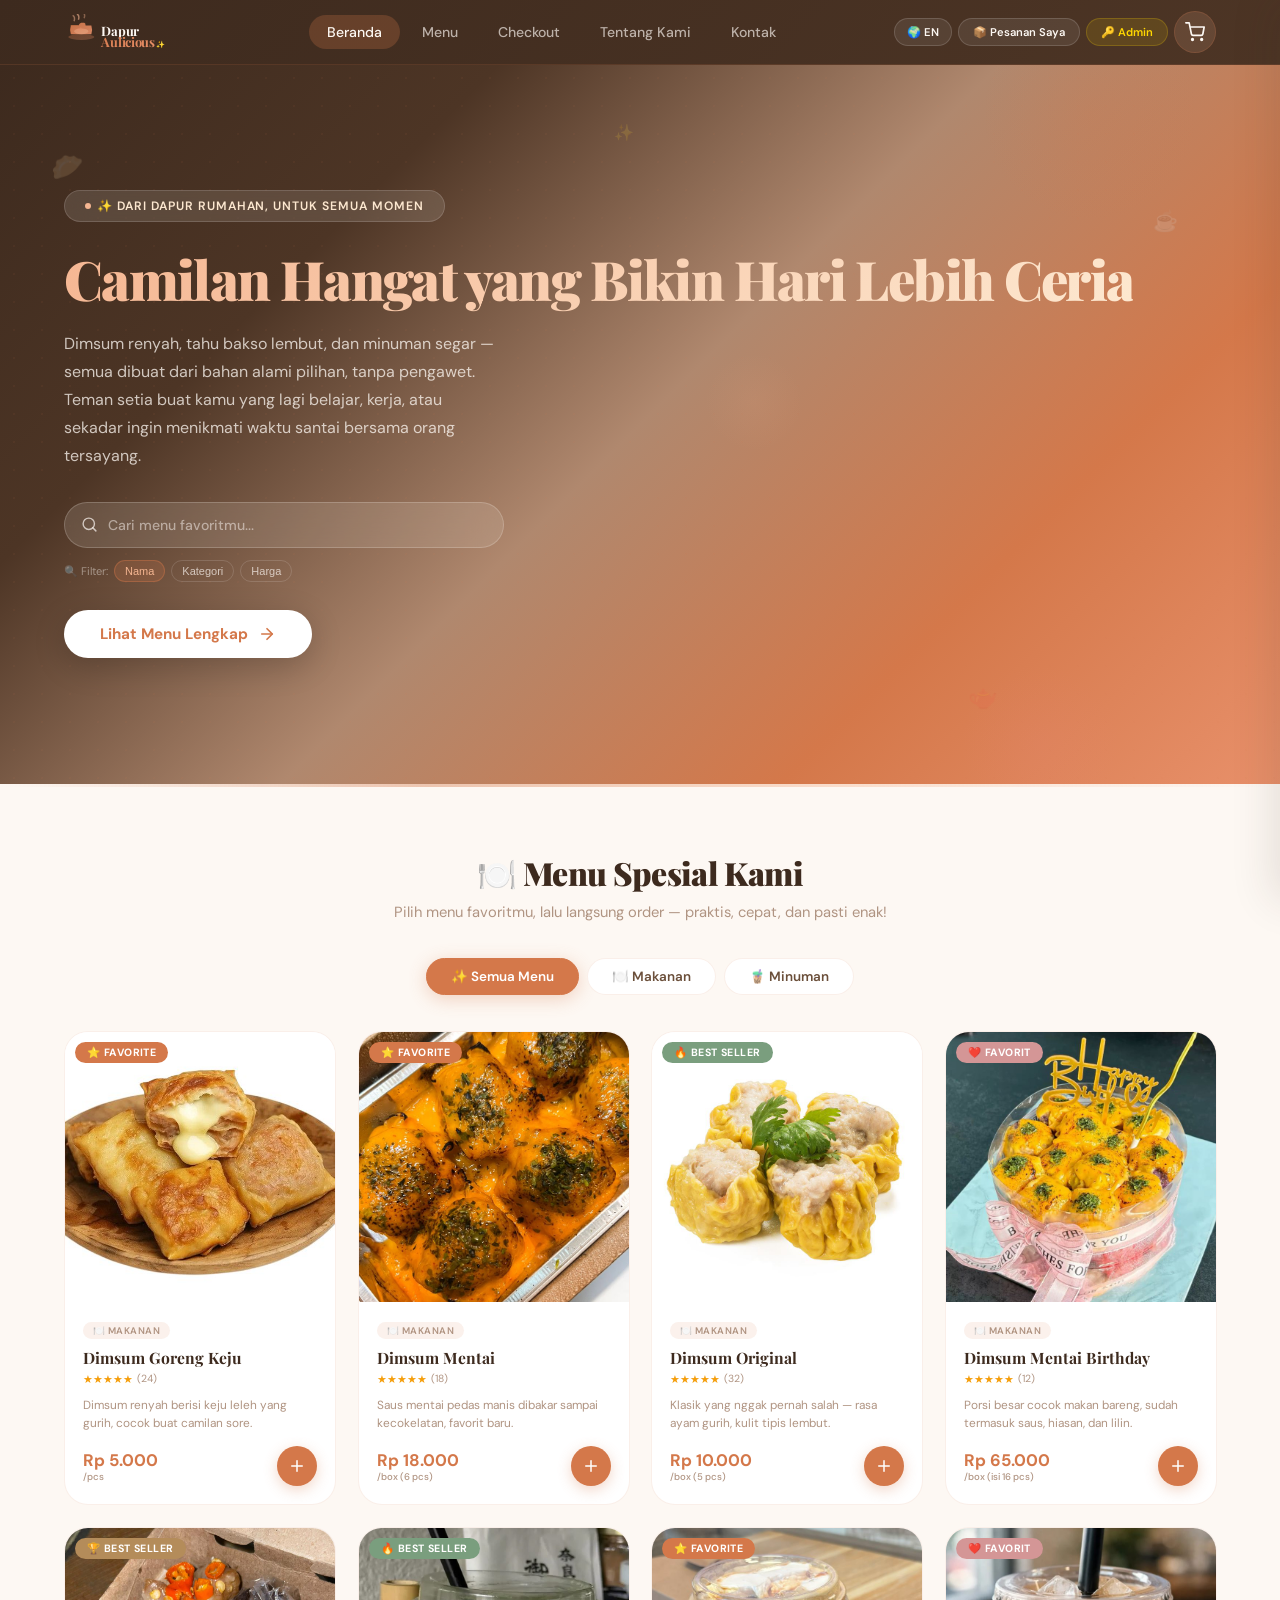
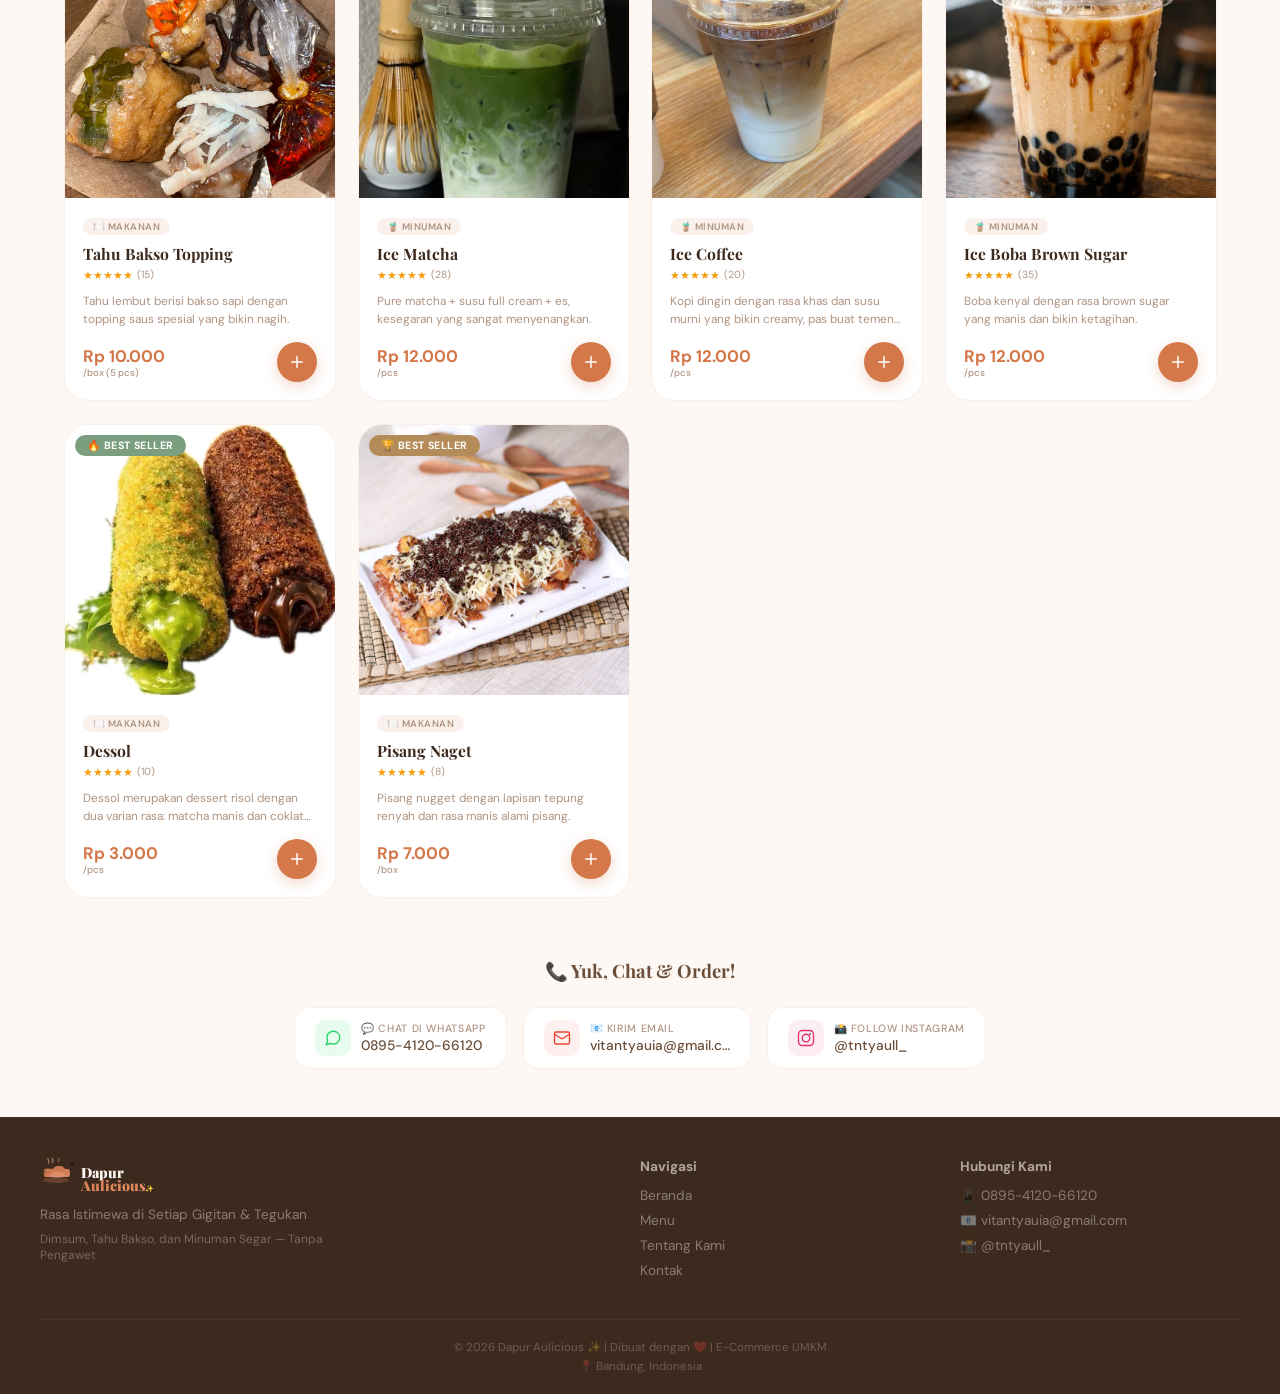
==== index.HTML @ 4355e4c6 "Add files via upload" ====
<!DOCTYPE html>
<html lang="id">
<head>
    <meta charset="UTF-8" />
    <meta name="viewport" content="width=device-width, initial-scale=1.0" />
    <title>Dapur Aulicious✨ - Camilan Rumahan Penuh Cinta</title>
    <meta name="description" content="Dapur Aulicious - Jual dimsum, tahu bakso, dan minuman segar berkualitas tanpa pengawet. Camilan hangat dari dapur rumahan." />

    <link rel="preconnect" href="https://fonts.googleapis.com" />
    <link href="https://fonts.googleapis.com/css2?family=Playfair+Display:wght@700;900&family=DM+Sans:wght@400;500;600;700&display=swap" rel="stylesheet" />
    
    <script src="https://cdn.jsdelivr.net/npm/chart.js@4.4.0/dist/chart.umd.min.js"></script>

    <style>
        *,*::before,*::after{margin:0;padding:0;box-sizing:border-box}
        
        :root{
            --primary:#d4784a;
            --primary-light:#e8906a;
            --primary-lighter:#f5b692;
            --primary-pale:rgba(212,120,74,0.10);
            --bg:#fdf8f3;
            --card:#ffffff;
            --dark:#3d2a1e;
            --dark-mid:#6b4f3a;
            --muted:#b09482;
            --border:rgba(212,120,74,0.12);
            --shadow-sm:0 2px 12px rgba(61,42,30,0.06);
            --shadow-md:0 8px 32px rgba(61,42,30,0.08);
            --shadow-lg:0 16px 48px rgba(61,42,30,0.12);
            --radius:16px;
            --radius-lg:24px;
            --radius-full:999px;
            --transition:0.35s cubic-bezier(0.22,1,0.36,1);
            --success:#4caf84;
            --warning:#e8b86d;
            --danger:#e8837a;
            --info:#6a9ec9;
            --discount:#e07070;
        }

        /* ===== FITUR LIHAT PASSWORD ===== */
        .password-wrapper {
            position: relative;
            display: flex;
            align-items: center;
        }
        .password-wrapper input {
            flex: 1;
            padding-right: 44px !important;
        }
        .password-toggle {
            position: absolute;
            right: 12px;
            background: none;
            border: none;
            cursor: pointer;
            padding: 4px;
            color: var(--muted);
            transition: all .3s ease;
            font-size: 1.1rem;
        }
        .password-toggle:hover {
            color: var(--primary);
        }

        /* ===== STATUS PESANAN UNTUK KONSUMEN ===== */
        .order-tracking {
            background: var(--card);
            border-radius: var(--radius);
            padding: 20px 24px;
            border: 1px solid var(--border);
            margin-bottom: 24px;
            box-shadow: var(--shadow-sm);
        }
        .order-tracking h4 {
            font-family: 'Playfair Display', serif;
            font-weight: 700;
            font-size: 1.1rem;
            margin-bottom: 16px;
            color: var(--dark);
            display: flex;
            align-items: center;
            gap: 8px;
        }
        .tracking-timeline {
            display: flex;
            flex-direction: column;
            gap: 0;
            position: relative;
            padding-left: 28px;
        }
        .tracking-timeline::before {
            content: '';
            position: absolute;
            left: 8px;
            top: 8px;
            bottom: 8px;
            width: 2px;
            background: var(--border);
        }
        .tracking-step {
            position: relative;
            padding: 8px 0 8px 20px;
            opacity: 0.5;
            transition: all .3s ease;
        }
        .tracking-step::before {
            content: '';
            position: absolute;
            left: -24px;
            top: 14px;
            width: 14px;
            height: 14px;
            border-radius: 50%;
            background: var(--border);
            border: 2px solid var(--card);
            transition: all .3s ease;
        }
        .tracking-step.active {
            opacity: 1;
        }
        .tracking-step.active::before {
            background: var(--primary);
            box-shadow: 0 0 0 4px rgba(212,120,74,0.2);
        }
        .tracking-step.completed::before {
            background: var(--success);
        }
        .tracking-step.returned::before {
            background: var(--danger);
        }
        .tracking-step .step-label {
            font-weight: 600;
            font-size: 0.85rem;
            color: var(--dark);
        }
        .tracking-step .step-date {
            font-size: 0.7rem;
            color: var(--muted);
            display: block;
            margin-top: 2px;
        }
        .tracking-step .step-desc {
            font-size: 0.75rem;
            color: var(--dark-mid);
            margin-top: 2px;
        }
        .order-status-badge {
            display: inline-block;
            padding: 4px 16px;
            border-radius: var(--radius-full);
            font-size: 0.8rem;
            font-weight: 700;
            margin-left: 8px;
        }
        .order-status-badge.pending { background: rgba(232,184,109,0.15); color: var(--warning); }
        .order-status-badge.processed { background: rgba(106,158,201,0.15); color: var(--info); }
        .order-status-badge.shipping { background: rgba(106,158,201,0.15); color: var(--info); }
        .order-status-badge.delivered { background: rgba(76,175,132,0.15); color: var(--success); }
        .order-status-badge.completed { background: rgba(76,175,132,0.15); color: var(--success); }
        .order-status-badge.cancelled { background: rgba(232,131,122,0.15); color: var(--danger); }
        .order-status-badge.returned { background: rgba(232,131,122,0.15); color: var(--danger); }

        .btn-track-order {
            display: inline-flex;
            align-items: center;
            gap: 8px;
            padding: 8px 20px;
            border-radius: var(--radius-full);
            background: var(--primary-pale);
            color: var(--primary);
            border: 1px solid var(--border);
            font-weight: 600;
            font-size: 0.8rem;
            cursor: pointer;
            transition: all .3s ease;
            font-family: 'DM Sans', sans-serif;
        }
        .btn-track-order:hover {
            background: var(--primary);
            color: #fff;
            border-color: var(--primary);
        }

        .tracking-modal .modal-content {
            max-width: 500px;
            text-align: left;
        }
        .tracking-modal .modal-content .tracking-header {
            display: flex;
            justify-content: space-between;
            align-items: center;
            margin-bottom: 16px;
            flex-wrap: wrap;
            gap: 8px;
        }
        .tracking-modal .modal-content .tracking-header .order-id {
            font-weight: 700;
            font-size: 0.9rem;
            color: var(--dark);
        }
        .tracking-modal .modal-content .tracking-header .order-date {
            font-size: 0.75rem;
            color: var(--muted);
        }
        .tracking-modal .modal-content .tracking-customer {
            background: var(--bg);
            padding: 12px 16px;
            border-radius: var(--radius-sm);
            margin-bottom: 16px;
            font-size: 0.85rem;
            color: var(--dark-mid);
        }
        .tracking-modal .modal-content .tracking-customer strong {
            color: var(--dark);
        }
        .tracking-modal .modal-content .tracking-items {
            margin-bottom: 16px;
            font-size: 0.85rem;
            color: var(--dark-mid);
        }
        .tracking-modal .modal-content .tracking-items ul {
            list-style: none;
            padding-left: 0;
            margin-top: 4px;
        }
        .tracking-modal .modal-content .tracking-items ul li {
            padding: 2px 0;
            font-size: 0.8rem;
        }
        .tracking-modal .modal-content .tracking-total {
            font-weight: 700;
            font-size: 1.1rem;
            color: var(--primary);
            text-align: right;
            padding-top: 12px;
            border-top: 1px solid var(--border);
            margin-top: 8px;
        }
        .tracking-modal .modal-content .tracking-return-info {
            margin-top: 12px;
            padding: 12px 16px;
            background: rgba(232,184,109,0.08);
            border-radius: var(--radius-sm);
            border-left: 3px solid var(--warning);
            font-size: 0.85rem;
            color: var(--dark-mid);
        }
        .tracking-modal .modal-content .tracking-return-info strong {
            color: var(--warning);
        }

        /* ===== STATUS PENGIRIMAN & RETUR ===== */
        .order-status.shipping {
            background: rgba(106,158,201,0.15);
            color: var(--info);
        }
        .order-status.delivered {
            background: rgba(76,175,132,0.15);
            color: var(--success);
        }
        .order-status.returned {
            background: rgba(232,131,122,0.15);
            color: var(--danger);
        }
        .order-status.return-requested {
            background: rgba(232,184,109,0.15);
            color: var(--warning);
        }
        .order-actions .return-btn {
            background: rgba(232,184,109,0.1);
            color: var(--warning);
        }
        .order-actions .return-btn:hover {
            background: rgba(232,184,109,0.2);
        }
        .order-actions .shipping-btn {
            background: rgba(106,158,201,0.1);
            color: var(--info);
        }
        .order-actions .shipping-btn:hover {
            background: rgba(106,158,201,0.2);
        }
        .order-actions .delivered-btn {
            background: rgba(76,175,132,0.1);
            color: var(--success);
        }
        .order-actions .delivered-btn:hover {
            background: rgba(76,175,132,0.2);
        }
        .order-return-info {
            margin-top: 8px;
            padding: 8px 12px;
            background: rgba(232,184,109,0.08);
            border-radius: 8px;
            border-left: 3px solid var(--warning);
            font-size: 0.8rem;
            color: var(--dark-mid);
        }
        .order-return-info strong {
            color: var(--warning);
        }
        .return-modal .modal-content {
            max-width: 440px;
        }
        .return-modal .modal-content textarea {
            width: 100%;
            padding: 10px 14px;
            border: 1px solid var(--border);
            border-radius: 8px;
            font-family: 'DM Sans', sans-serif;
            font-size: 0.85rem;
            resize: vertical;
            min-height: 80px;
            margin: 12px 0;
        }
        .return-modal .modal-content textarea:focus {
            outline: none;
            border-color: var(--primary);
            box-shadow: 0 0 0 3px var(--primary-pale);
        }
        .return-modal .modal-actions {
            display: flex;
            gap: 12px;
        }
        .return-modal .modal-actions button {
            flex: 1;
            padding: 10px;
            border-radius: var(--radius);
            font-weight: 600;
            cursor: pointer;
            transition: all .3s ease;
            font-family: 'DM Sans', sans-serif;
        }
        .return-modal .modal-actions .btn-confirm-return {
            background: var(--warning);
            color: #fff;
            border: none;
        }
        .return-modal .modal-actions .btn-confirm-return:hover {
            background: #d4a04a;
        }
        .return-modal .modal-actions .btn-cancel-return {
            background: transparent;
            border: 1px solid var(--border);
            color: var(--dark-mid);
        }
        .return-modal .modal-actions .btn-cancel-return:hover {
            border-color: var(--danger);
            color: var(--danger);
        }

        /* ===== NAV CEK PESANAN ===== */
        .nav-cek-btn {
            background: rgba(255,255,255,0.08);
            border: 1px solid rgba(255,255,255,0.15);
            border-radius: var(--radius-full);
            padding: 6px 14px;
            color: #fdf8f3;
            font-size: .7rem;
            font-weight: 600;
            cursor: pointer;
            transition: all .3s ease;
            font-family: 'DM Sans', sans-serif;
            white-space: nowrap;
        }
        .nav-cek-btn:hover {
            background: rgba(255,255,255,0.15);
        }

        /* ===== CEK PESANAN KONSUMEN ===== */
        .cek-container {
            max-width: 1100px;
            margin: 80px auto 40px;
            padding: 0 24px;
        }
        .cek-container h1 {
            font-family: 'Playfair Display', serif;
            font-weight: 900;
            font-size: 2rem;
            color: var(--dark);
            margin-bottom: 8px;
        }
        .cek-container .subtitle {
            color: var(--muted);
            margin-bottom: 32px;
        }
        .cek-card {
            background: var(--card);
            border-radius: var(--radius);
            padding: 20px 24px;
            border: 1px solid var(--border);
            margin-bottom: 16px;
            transition: all .3s ease;
            cursor: default;
        }
        .cek-card:hover {
            box-shadow: var(--shadow-md);
            border-color: var(--primary-lighter);
        }
        .cek-card .cek-header {
            display: flex;
            justify-content: space-between;
            align-items: center;
            flex-wrap: wrap;
            gap: 8px;
            margin-bottom: 8px;
        }
        .cek-card .cek-header .order-id {
            font-weight: 700;
            font-size: 0.95rem;
            color: var(--dark);
        }
        .cek-card .cek-header .order-date {
            font-size: 0.8rem;
            color: var(--muted);
        }
        .cek-card .cek-status {
            display: inline-block;
            padding: 4px 14px;
            border-radius: var(--radius-full);
            font-size: 0.75rem;
            font-weight: 600;
        }
        .cek-card .cek-status.pending { background: rgba(232,184,109,0.15); color: var(--warning); }
        .cek-card .cek-status.processed { background: rgba(106,158,201,0.15); color: var(--info); }
        .cek-card .cek-status.shipping { background: rgba(106,158,201,0.15); color: var(--info); }
        .cek-card .cek-status.delivered { background: rgba(76,175,132,0.15); color: var(--success); }
        .cek-card .cek-status.completed { background: rgba(76,175,132,0.15); color: var(--success); }
        .cek-card .cek-status.cancelled { background: rgba(232,131,122,0.15); color: var(--danger); }
        .cek-card .cek-status.returned { background: rgba(232,131,122,0.15); color: var(--danger); }
        .cek-card .cek-items {
            font-size: 0.85rem;
            color: var(--dark-mid);
            margin: 4px 0;
        }
        .cek-card .cek-items ul {
            list-style: none;
            padding-left: 0;
        }
        .cek-card .cek-items ul li {
            padding: 2px 0;
        }
        .cek-card .cek-total {
            font-weight: 700;
            font-size: 1rem;
            color: var(--primary);
            margin-top: 4px;
        }
        .cek-card .cek-return-info {
            margin-top: 8px;
            padding: 8px 12px;
            background: rgba(232,184,109,0.08);
            border-radius: 8px;
            border-left: 3px solid var(--warning);
            font-size: 0.8rem;
            color: var(--dark-mid);
        }
        .cek-card .cek-return-info strong {
            color: var(--warning);
        }
        .cek-card .cek-actions {
            margin-top: 12px;
            display: flex;
            gap: 8px;
            flex-wrap: wrap;
        }
        .cek-card .cek-actions button {
            padding: 6px 18px;
            border-radius: var(--radius-full);
            font-size: 0.75rem;
            font-weight: 600;
            cursor: pointer;
            transition: all .3s ease;
            font-family: 'DM Sans', sans-serif;
            border: none;
        }
        .cek-card .cek-actions .track-btn {
            background: var(--primary-pale);
            color: var(--primary);
        }
        .cek-card .cek-actions .track-btn:hover {
            background: var(--primary);
            color: #fff;
        }
        .cek-empty {
            text-align: center;
            padding: 60px 20px;
            color: var(--muted);
        }
        .cek-empty span {
            display: block;
            font-size: 3rem;
            margin-bottom: 12px;
        }
        .cek-empty .btn-belanjah {
            display: inline-block;
            margin-top: 16px;
            padding: 12px 32px;
            background: var(--primary);
            color: #fff;
            border-radius: var(--radius-full);
            text-decoration: none;
            font-weight: 600;
            transition: all .3s ease;
            border: none;
            cursor: pointer;
            font-family: 'DM Sans', sans-serif;
        }
        .cek-empty .btn-belanjah:hover {
            background: var(--primary-light);
            transform: translateY(-2px);
            box-shadow: 0 4px 18px rgba(212,120,74,0.3);
        }

        /* ===== INFO PEMESAN ===== */
        .cek-user-info {
            background: var(--card);
            padding: 16px 24px;
            border-radius: var(--radius);
            border: 1px solid var(--border);
            margin-bottom: 24px;
            display: flex;
            align-items: center;
            justify-content: space-between;
            flex-wrap: wrap;
            gap: 12px;
        }
        .cek-user-info .user-detail {
            display: flex;
            align-items: center;
            gap: 12px;
        }
        .cek-user-info .user-detail .avatar {
            width: 48px;
            height: 48px;
            border-radius: 50%;
            background: var(--primary-pale);
            display: flex;
            align-items: center;
            justify-content: center;
            font-size: 1.5rem;
            color: var(--primary);
            font-weight: 700;
        }
        .cek-user-info .user-detail .info .name {
            font-weight: 600;
            font-size: 0.95rem;
            color: var(--dark);
        }
        .cek-user-info .user-detail .info .phone {
            font-size: 0.8rem;
            color: var(--muted);
        }
        .cek-user-info .btn-logout-cek {
            padding: 6px 18px;
            border-radius: var(--radius-full);
            background: rgba(232,131,122,0.1);
            color: var(--danger);
            font-size: 0.75rem;
            font-weight: 600;
            cursor: pointer;
            transition: all .3s ease;
            border: 1px solid transparent;
            font-family: 'DM Sans', sans-serif;
        }
        .cek-user-info .btn-logout-cek:hover {
            background: var(--danger);
            color: #fff;
        }

        /* ===== STYLE LAINNYA ===== */
        .kartu-price .satuan{display:block;font-size:.6rem;font-weight:500;color:var(--muted);margin-top:1px}
        .rasa-selector{display:none;gap:16px;flex-wrap:wrap;margin-bottom:20px;align-items:center}
        .rasa-selector.show{display:flex}
        .rasa-selector .rasa-label{font-weight:600;font-size:.85rem;color:var(--dark-mid);display:flex;align-items:center;width:100%;margin-bottom:4px}
        .rasa-options-grid{display:flex;gap:16px;flex-wrap:wrap;width:100%}
        .rasa-option{display:flex;flex-direction:column;align-items:center;gap:8px;padding:12px 16px 14px;border:2px solid var(--border);border-radius:var(--radius);cursor:pointer;transition:all .3s ease;background:var(--bg);font-family:'DM Sans',sans-serif;font-size:.8rem;font-weight:500;color:var(--dark-mid);min-width:120px;flex:1;max-width:200px}
        .rasa-option:hover{border-color:var(--primary-lighter);transform:translateY(-2px);box-shadow:var(--shadow-sm)}
        .rasa-option.selected{border-color:var(--primary);background:var(--primary-pale);color:var(--primary);font-weight:600;box-shadow:0 0 0 3px rgba(212,120,74,0.15)}
        .rasa-option .rasa-gambar{width:80px;height:80px;border-radius:12px;object-fit:cover;background:#f5ede6;border:1px solid var(--border);transition:all .3s ease}
        .rasa-option.selected .rasa-gambar{border-color:var(--primary);box-shadow:0 0 0 2px var(--primary)}
        .rasa-option .rasa-nama{font-size:.8rem;font-weight:600;text-align:center}
        .rasa-option .rasa-dot{width:10px;height:10px;border-radius:50%;flex-shrink:0;display:inline-block;margin-right:4px}
        .rasa-option .rasa-dot.matcha{background:#7cb342}
        .rasa-option .rasa-dot.coklat-keju{background:linear-gradient(135deg,#8d6e63,#d4a373)}
        html{scroll-behavior:smooth}
        body{font-family:'DM Sans',sans-serif;background:var(--bg);color:var(--dark);overflow-x:hidden;opacity:0;animation:bodyIn .7s ease forwards}
        @keyframes bodyIn{to{opacity:1}}
        .navbar{position:fixed;top:0;left:0;right:0;z-index:100;background:linear-gradient(135deg,#3d2a1e 0%,#4d3525 100%);border-bottom:1px solid rgba(212,120,74,0.15)}
        .nav-inner{max-width:1200px;margin:0 auto;padding:0 24px;height:64px;display:flex;align-items:center;justify-content:space-between;gap:8px}
        .nav-brand{font-family:'Playfair Display',serif;font-weight:900;font-size:1.3rem;color:#fdf8f3;text-decoration:none;letter-spacing:-.02em;display:flex;align-items:center;gap:8px;cursor:pointer;flex-shrink:0}
        .nav-brand .logo-svg{height:36px;width:auto;display:block}
        .nav-brand .brand-text{display:inline-block;line-height:1.2}
        .nav-brand .brand-text .sub{display:block;font-size:.55rem;font-weight:500;color:rgba(253,248,243,0.5);letter-spacing:.15em;margin-top:-2px}
        .nav-links{display:flex;align-items:center;gap:4px}
        .nav-links a{color:rgba(253,248,243,0.65);text-decoration:none;font-size:.88rem;font-weight:500;padding:8px 18px;border-radius:var(--radius-full);transition:all .3s ease;cursor:pointer}
        .nav-links a:hover,.nav-links a.active{color:#fdf8f3;background:rgba(245,182,146,0.2)}
        .nav-links a.active{background:rgba(212,120,74,0.25)}
        .nav-right{display:flex;align-items:center;gap:6px}
        .lang-toggle{background:rgba(255,255,255,0.08);border:1px solid rgba(255,255,255,0.15);border-radius:var(--radius-full);padding:6px 12px;color:#fdf8f3;font-size:.7rem;font-weight:600;cursor:pointer;transition:all .3s ease;font-family:'DM Sans',sans-serif;white-space:nowrap}
        .lang-toggle:hover{background:rgba(255,255,255,0.15)}
        .admin-login-btn{background:rgba(255,215,0,0.12);border:1px solid rgba(255,215,0,0.2);border-radius:var(--radius-full);padding:6px 14px;color:#ffd700;font-size:.7rem;font-weight:600;cursor:pointer;transition:all .3s ease;font-family:'DM Sans',sans-serif;white-space:nowrap}
        .admin-login-btn:hover{background:rgba(255,215,0,0.2)}
        .admin-login-btn.logged{background:rgba(76,175,132,0.15);border-color:rgba(76,175,132,0.3);color:#4caf84}
        .nav-cart-btn{position:relative;background:rgba(245,182,146,0.15);border:1px solid rgba(212,120,74,0.2);border-radius:50%;width:42px;height:42px;display:flex;align-items:center;justify-content:center;cursor:pointer;transition:all .3s ease;color:#fdf8f3;text-decoration:none;flex-shrink:0}
        .nav-cart-btn:hover{background:rgba(212,120,74,0.3);transform:scale(1.06)}
        .nav-cart-btn svg{width:20px;height:20px;stroke:#fdf8f3;fill:none;stroke-width:2;stroke-linecap:round;stroke-linejoin:round}
        .nav-cart-badge{position:absolute;top:-4px;right:-4px;background:var(--primary-light);color:#fff;font-size:.62rem;font-weight:700;width:20px;height:20px;border-radius:50%;display:flex;align-items:center;justify-content:center;border:2px solid #3d2a1e;transform:scale(0);transition:transform .3s cubic-bezier(0.34,1.56,0.64,1)}
        .nav-cart-badge.show{transform:scale(1)}
        .nav-cart-badge.pop{animation:badgePop .4s ease}
        @keyframes badgePop{0%{transform:scale(1)}40%{transform:scale(1.35)}100%{transform:scale(1)}}
        .nav-toggle{display:none;background:none;border:none;cursor:pointer;padding:8px;flex-direction:column;gap:5px}
        .nav-toggle span{display:block;width:22px;height:2px;background:#fdf8f3;border-radius:2px;transition:all .3s ease}
        .nav-toggle.open span:nth-child(1){transform:rotate(45deg) translate(5px,5px)}
        .nav-toggle.open span:nth-child(2){opacity:0}
        .nav-toggle.open span:nth-child(3){transform:rotate(-45deg) translate(5px,-5px)}
        .login-modal{position:fixed;inset:0;background:rgba(61,42,30,0.6);backdrop-filter:blur(8px);z-index:300;display:none;align-items:center;justify-content:center}
        .login-modal.active{display:flex}
        .login-modal .login-box{background:var(--card);padding:40px;border-radius:var(--radius-lg);max-width:420px;width:90%;box-shadow:var(--shadow-lg);animation:modalIn .4s ease}
        @keyframes modalIn{from{opacity:0;transform:scale(.95) translateY(20px)}to{opacity:1;transform:scale(1) translateY(0)}}
        .login-modal .login-box .logo{text-align:center;font-family:'Playfair Display',serif;font-weight:900;font-size:1.8rem;color:var(--primary);margin-bottom:4px}
        .login-modal .login-box .sub{text-align:center;color:var(--muted);font-size:.85rem;margin-bottom:24px}
        .login-modal .login-box .form-group{margin-bottom:16px}
        .login-modal .login-box .form-group label{display:block;font-weight:600;font-size:.8rem;color:var(--dark-mid);margin-bottom:4px}
        .login-modal .login-box .form-group input{width:100%;padding:12px 16px;border:1px solid var(--border);border-radius:10px;font-family:'DM Sans',sans-serif;font-size:.9rem;transition:all .3s ease;background:var(--bg)}
        .login-modal .login-box .form-group input:focus{outline:none;border-color:var(--primary);box-shadow:0 0 0 3px var(--primary-pale)}
        .login-modal .login-box .login-error{color:var(--danger);font-size:.8rem;text-align:center;margin-bottom:12px;display:none}
        .login-modal .login-box .login-error.show{display:block}
        .login-modal .login-box .btn-login{width:100%;padding:14px;background:var(--primary);color:#fff;border:none;border-radius:var(--radius);font-weight:700;font-family:'DM Sans',sans-serif;cursor:pointer;transition:all .3s ease;font-size:1rem}
        .login-modal .login-box .btn-login:hover{background:var(--primary-light);transform:translateY(-2px);box-shadow:0 4px 18px rgba(212,120,74,0.3)}
        .login-modal .login-box .btn-close-login{width:100%;padding:10px;background:transparent;border:none;color:var(--muted);font-size:.85rem;cursor:pointer;margin-top:8px;font-family:'DM Sans',sans-serif}
        .login-modal .login-box .btn-close-login:hover{color:var(--dark)}
        .login-modal .login-box .security-badge{text-align:center;font-size:.7rem;color:var(--muted);margin-top:16px;padding-top:16px;border-top:1px solid var(--border)}
        .admin-panel{display:none;max-width:1200px;margin:80px auto 40px;padding:0 24px}
        .admin-panel.active{display:block}
        .admin-panel .panel-header{display:flex;justify-content:space-between;align-items:center;margin-bottom:24px;flex-wrap:wrap;gap:12px}
        .admin-panel .panel-header .left h2{font-family:'Playfair Display',serif;font-weight:900;font-size:1.8rem;color:var(--dark)}
        .admin-panel .panel-header .left .admin-badge{background:var(--primary);color:#fff;padding:4px 16px;border-radius:var(--radius-full);font-size:.7rem;font-weight:600;display:inline-block;margin-top:4px}
        .admin-panel .panel-header .right{display:flex;gap:8px;align-items:center}
        .admin-panel .panel-header .right .logout-btn{background:rgba(232,131,122,0.15);border:1px solid rgba(232,131,122,0.3);color:var(--danger);padding:8px 20px;border-radius:var(--radius-full);font-weight:600;font-size:.8rem;cursor:pointer;transition:all .3s ease;font-family:'DM Sans',sans-serif}
        .admin-panel .panel-header .right .logout-btn:hover{background:rgba(232,131,122,0.25)}
        .admin-panel .stats-grid{display:grid;grid-template-columns:repeat(4,1fr);gap:16px;margin-bottom:24px}
        .admin-panel .stat-card{background:var(--card);padding:20px 24px;border-radius:var(--radius);border:1px solid var(--border);box-shadow:var(--shadow-sm);transition:all .3s ease}
        .admin-panel .stat-card:hover{transform:translateY(-2px);box-shadow:var(--shadow-md)}
        .admin-panel .stat-card .stat-icon{font-size:1.5rem;margin-bottom:6px}
        .admin-panel .stat-card .stat-number{font-family:'Playfair Display',serif;font-weight:900;font-size:1.8rem;color:var(--dark)}
        .admin-panel .stat-card .stat-label{font-size:.75rem;color:var(--muted);font-weight:500;text-transform:uppercase;letter-spacing:.05em}
        .admin-panel .stat-card .stat-change{font-size:.7rem;font-weight:600;margin-top:4px;display:inline-block;padding:2px 10px;border-radius:var(--radius-full)}
        .admin-panel .stat-card .stat-change.up{background:rgba(76,175,132,0.1);color:var(--success)}
        .admin-panel .stat-card .stat-change.down{background:rgba(232,131,122,0.1);color:var(--danger)}
        .admin-panel .stat-card .stat-change.neutral{background:rgba(106,158,201,0.1);color:var(--info)}
        .admin-panel .chart-container{background:var(--card);padding:24px;border-radius:var(--radius);border:1px solid var(--border);box-shadow:var(--shadow-sm);margin-bottom:24px}
        .admin-panel .chart-container h3{font-family:'Playfair Display',serif;font-weight:700;font-size:1.1rem;margin-bottom:16px}
        .admin-panel .chart-grid{display:grid;grid-template-columns:1fr 1fr;gap:24px}
        .admin-panel .chart-box{background:var(--card);padding:20px;border-radius:var(--radius);border:1px solid var(--border);box-shadow:var(--shadow-sm)}
        .admin-panel .chart-box h4{font-size:.9rem;color:var(--dark-mid);margin-bottom:12px;text-align:center}
        .admin-panel .chart-box canvas{max-height:200px;max-width:100%}
        .admin-panel .admin-tabs{display:flex;gap:8px;margin-bottom:24px;flex-wrap:wrap}
        .admin-panel .admin-tabs .admin-tab{padding:10px 24px;border-radius:var(--radius-full);border:1px solid var(--border);background:var(--card);font-weight:600;font-size:.85rem;font-family:'DM Sans',sans-serif;color:var(--dark-mid);cursor:pointer;transition:all .3s ease}
        .admin-panel .admin-tabs .admin-tab:hover{border-color:var(--primary-lighter);color:var(--primary)}
        .admin-panel .admin-tabs .admin-tab.active{background:var(--primary);border-color:var(--primary);color:#fff;box-shadow:0 4px 18px rgba(212,120,74,0.3)}
        .admin-panel .admin-tab-content{display:none}
        .admin-panel .admin-tab-content.active{display:block}
        .admin-panel .admin-grid{display:grid;grid-template-columns:1fr 2fr;gap:24px}
        .admin-panel .admin-form{background:var(--card);padding:24px;border-radius:var(--radius);box-shadow:var(--shadow-sm);border:1px solid var(--border)}
        .admin-panel .admin-form h3{font-family:'Playfair Display',serif;font-weight:700;font-size:1.1rem;margin-bottom:16px}
        .admin-panel .admin-form .form-group{margin-bottom:14px}
        .admin-panel .admin-form .form-group label{display:block;font-weight:600;font-size:.8rem;color:var(--dark-mid);margin-bottom:4px}
        .admin-panel .admin-form .form-group label .required{color:var(--danger)}
        .admin-panel .admin-form .form-group input,.admin-panel .admin-form .form-group select,.admin-panel .admin-form .form-group textarea{width:100%;padding:10px 14px;border:1px solid var(--border);border-radius:8px;font-family:'DM Sans',sans-serif;font-size:.85rem;transition:all .3s ease;background:var(--bg)}
        .admin-panel .admin-form .form-group input:focus,.admin-panel .admin-form .form-group select:focus,.admin-panel .admin-form .form-group textarea:focus{outline:none;border-color:var(--primary);box-shadow:0 0 0 3px var(--primary-pale)}
        .admin-panel .admin-form .form-group textarea{resize:vertical;min-height:60px}
        .admin-panel .admin-form .form-row{display:grid;grid-template-columns:1fr 1fr;gap:12px}
        .admin-panel .admin-form .btn-submit{width:100%;padding:12px;background:var(--primary);color:#fff;border:none;border-radius:var(--radius);font-weight:700;font-family:'DM Sans',sans-serif;cursor:pointer;transition:all .3s ease;font-size:.9rem}
        .admin-panel .admin-form .btn-submit:hover{background:var(--primary-light);transform:translateY(-2px);box-shadow:0 4px 18px rgba(212,120,74,0.3)}
        .admin-panel .admin-form .btn-submit-secondary{width:100%;padding:10px;background:transparent;color:var(--muted);border:1px solid var(--border);border-radius:var(--radius);font-weight:600;font-family:'DM Sans',sans-serif;cursor:pointer;transition:all .3s ease;font-size:.85rem;margin-top:8px}
        .admin-panel .admin-form .btn-submit-secondary:hover{border-color:var(--danger);color:var(--danger);background:rgba(232,131,122,0.05)}
        .admin-panel .product-list{background:var(--card);padding:24px;border-radius:var(--radius);box-shadow:var(--shadow-sm);border:1px solid var(--border)}
        .admin-panel .product-list h3{font-family:'Playfair Display',serif;font-weight:700;font-size:1.1rem;margin-bottom:16px}
        .admin-panel .product-list .list-item{display:flex;align-items:center;justify-content:space-between;padding:12px 0;border-bottom:1px solid var(--border);gap:12px}
        .admin-panel .product-list .list-item:last-child{border-bottom:none}
        .admin-panel .product-list .list-item .item-info{display:flex;align-items:center;gap:12px;flex:1;min-width:0}
        .admin-panel .product-list .list-item .item-info img{width:50px;height:50px;object-fit:cover;border-radius:8px;background:#f5ede6}
        .admin-panel .product-list .list-item .item-info .item-detail .item-name{font-weight:600;font-size:.85rem;color:var(--dark)}
        .admin-panel .product-list .list-item .item-info .item-detail .item-price{font-size:.8rem;color:var(--primary);font-weight:600}
        .admin-panel .product-list .list-item .item-info .item-detail .item-stock{font-size:.7rem;color:var(--muted)}
        .admin-panel .product-list .list-item .item-actions{display:flex;gap:6px;flex-shrink:0}
        .admin-panel .product-list .list-item .item-actions button{padding:4px 12px;border-radius:var(--radius-full);border:none;font-size:.7rem;font-weight:600;cursor:pointer;transition:all .2s ease;font-family:'DM Sans',sans-serif}
        .admin-panel .product-list .list-item .item-actions .edit-btn{background:var(--primary-pale);color:var(--primary)}
        .admin-panel .product-list .list-item .item-actions .edit-btn:hover{background:rgba(212,120,74,0.2)}
        .admin-panel .product-list .list-item .item-actions .delete-btn{background:rgba(232,131,122,0.1);color:var(--danger)}
        .admin-panel .product-list .list-item .item-actions .delete-btn:hover{background:rgba(232,131,122,0.2)}
        .admin-panel .product-list .list-item .item-stock-badge{padding:2px 10px;border-radius:var(--radius-full);font-size:.65rem;font-weight:600}
        .admin-panel .product-list .list-item .item-stock-badge.in-stock{background:rgba(76,175,132,0.1);color:var(--success)}
        .admin-panel .product-list .list-item .item-stock-badge.low-stock{background:rgba(232,184,109,0.1);color:var(--warning)}
        .admin-panel .product-list .list-item .item-stock-badge.out-of-stock{background:rgba(232,131,122,0.1);color:var(--danger)}
        .admin-panel .orders-container{background:var(--card);padding:24px;border-radius:var(--radius);border:1px solid var(--border);box-shadow:var(--shadow-sm)}
        .admin-panel .orders-container h3{font-family:'Playfair Display',serif;font-weight:700;font-size:1.1rem;margin-bottom:16px}
        .admin-panel .orders-container .order-item{padding:16px;border:1px solid var(--border);border-radius:var(--radius);margin-bottom:12px;transition:all .3s ease}
        .admin-panel .orders-container .order-item:hover{border-color:var(--primary-lighter);box-shadow:var(--shadow-sm)}
        .admin-panel .orders-container .order-item .order-header{display:flex;justify-content:space-between;align-items:center;flex-wrap:wrap;gap:8px;margin-bottom:8px}
        .admin-panel .orders-container .order-item .order-header .order-id{font-weight:700;font-size:.9rem;color:var(--dark)}
        .admin-panel .orders-container .order-item .order-header .order-status{padding:4px 14px;border-radius:var(--radius-full);font-size:.7rem;font-weight:600}
        .admin-panel .orders-container .order-item .order-header .order-status.pending{background:rgba(232,184,109,0.1);color:var(--warning)}
        .admin-panel .orders-container .order-item .order-header .order-status.processed{background:rgba(106,158,201,0.1);color:var(--info)}
        .admin-panel .orders-container .order-item .order-header .order-status.shipping{background:rgba(106,158,201,0.15);color:var(--info)}
        .admin-panel .orders-container .order-item .order-header .order-status.delivered{background:rgba(76,175,132,0.15);color:var(--success)}
        .admin-panel .orders-container .order-item .order-header .order-status.completed{background:rgba(76,175,132,0.1);color:var(--success)}
        .admin-panel .orders-container .order-item .order-header .order-status.cancelled{background:rgba(232,131,122,0.1);color:var(--danger)}
        .admin-panel .orders-container .order-item .order-header .order-status.returned{background:rgba(232,131,122,0.15);color:var(--danger)}
        .admin-panel .orders-container .order-item .order-header .order-status.return-requested{background:rgba(232,184,109,0.15);color:var(--warning)}
        .admin-panel .orders-container .order-item .order-detail{display:grid;grid-template-columns:1fr 1fr 1fr;gap:12px;font-size:.85rem;color:var(--dark-mid)}
        .admin-panel .orders-container .order-item .order-detail .order-items{grid-column:1/-1}
        .admin-panel .orders-container .order-item .order-detail .order-items ul{list-style:none;padding-left:0}
        .admin-panel .orders-container .order-item .order-detail .order-items ul li{padding:2px 0;font-size:.8rem}
        .admin-panel .orders-container .order-item .order-total{font-weight:700;color:var(--primary);font-size:1rem}
        .admin-panel .orders-container .order-item .order-actions{margin-top:8px;display:flex;gap:8px;flex-wrap:wrap}
        .admin-panel .orders-container .order-item .order-actions button{padding:4px 16px;border-radius:var(--radius-full);border:none;font-size:.7rem;font-weight:600;cursor:pointer;transition:all .2s ease;font-family:'DM Sans',sans-serif}
        .admin-panel .orders-container .order-item .order-actions .status-btn{background:rgba(106,158,201,0.1);color:var(--info)}
        .admin-panel .orders-container .order-item .order-actions .status-btn:hover{background:rgba(106,158,201,0.2)}
        .admin-panel .orders-container .order-item .order-actions .shipping-btn{background:rgba(106,158,201,0.1);color:var(--info)}
        .admin-panel .orders-container .order-item .order-actions .shipping-btn:hover{background:rgba(106,158,201,0.2)}
        .admin-panel .orders-container .order-item .order-actions .delivered-btn{background:rgba(76,175,132,0.1);color:var(--success)}
        .admin-panel .orders-container .order-item .order-actions .delivered-btn:hover{background:rgba(76,175,132,0.2)}
        .admin-panel .orders-container .order-item .order-actions .return-btn{background:rgba(232,184,109,0.1);color:var(--warning)}
        .admin-panel .orders-container .order-item .order-actions .return-btn:hover{background:rgba(232,184,109,0.2)}
        .admin-panel .orders-container .order-item .order-actions .delete-order-btn{background:rgba(232,131,122,0.1);color:var(--danger)}
        .admin-panel .orders-container .order-item .order-actions .delete-order-btn:hover{background:rgba(232,131,122,0.2)}
        .admin-panel .orders-empty{text-align:center;padding:40px 20px;color:var(--muted)}
        .admin-panel .orders-empty span{display:block;font-size:3rem;margin-bottom:8px}
        .hero{margin-top:64px;background:linear-gradient(135deg,#3d2a1e 0%,#4d3525 25%,#b0886e 50%,#d4784a 75%,#e8906a 100%);position:relative;overflow:hidden;min-height:clamp(520px,80vh,720px);display:flex;align-items:center}
        .hero::before{content:'';position:absolute;inset:0;background-image:radial-gradient(circle,rgba(212,120,74,0.06) 1px,transparent 1px);background-size:28px 28px;pointer-events:none;z-index:0}
        .hero::after{content:'';position:absolute;top:0;left:-100%;width:60%;height:100%;background:linear-gradient(90deg,transparent,rgba(245,182,146,0.06),transparent);animation:shimmerSweep 5s ease-in-out infinite;pointer-events:none;z-index:0}
        @keyframes shimmerSweep{0%{left:-60%}100%{left:120%}}
        .hero-orb{position:absolute;border-radius:50%;pointer-events:none;animation:floatOrb 6s ease-in-out infinite;z-index:0}
        .hero-orb-1{width:220px;height:220px;top:-60px;right:80px;background:radial-gradient(circle,rgba(212,120,74,0.15) 0%,transparent 70%);animation-delay:0s}
        .hero-orb-2{width:160px;height:160px;bottom:-40px;right:160px;background:radial-gradient(circle,rgba(232,131,122,0.12) 0%,transparent 70%);animation-delay:2s}
        .hero-orb-3{width:100px;height:100px;top:40%;left:55%;background:radial-gradient(circle,rgba(245,182,146,0.08) 0%,transparent 70%);animation-delay:1s}
        @keyframes floatOrb{0%,100%{transform:translateY(0) scale(1)}50%{transform:translateY(-20px) scale(1.06)}}
        .hero-particle{position:absolute;font-size:22px;animation:floatParticle ease-in-out infinite;opacity:.15;pointer-events:none;user-select:none;z-index:0}
        @keyframes floatParticle{0%,100%{transform:translateY(0px) rotate(0deg);opacity:.1}50%{transform:translateY(-18px) rotate(8deg);opacity:.2}}
        .hero-inner{max-width:1200px;margin:0 auto;padding:60px 24px;display:flex;align-items:center;gap:40px;width:100%;position:relative;z-index:2}
        .hero-text{flex:1;min-width:0}
        .hero-badge{display:inline-flex;align-items:center;gap:6px;background:rgba(253,248,243,0.12);backdrop-filter:blur(12px);-webkit-backdrop-filter:blur(12px);border:1px solid rgba(253,248,243,0.15);border-radius:var(--radius-full);padding:7px 20px;font-size:.76rem;font-weight:600;color:#fde8d0;letter-spacing:.08em;text-transform:uppercase;margin-bottom:24px}
        .hero-badge-dot{width:6px;height:6px;background:#f5b692;border-radius:50%;animation:pulseDot 2s ease-in-out infinite}
        @keyframes pulseDot{0%,100%{opacity:1;transform:scale(1)}50%{opacity:.5;transform:scale(.7)}}
        .hero-text h1{font-family:'Playfair Display',serif;font-weight:900;font-size:clamp(2rem,5vw,3.4rem);color:#fdf8f3;line-height:1.2;letter-spacing:-.03em;margin-bottom:18px}
        .hero-text h1 span{background:linear-gradient(135deg,#f5b692,#fde8d0);-webkit-background-clip:text;-webkit-text-fill-color:transparent;background-clip:text}
        .hero-text p{color:rgba(253,248,243,0.75);font-size:clamp(.88rem,1.8vw,1rem);line-height:1.75;max-width:440px;margin-bottom:32px}
        .hero-btn{display:inline-flex;align-items:center;gap:10px;background:var(--card);color:var(--primary);text-decoration:none;padding:14px 36px;border-radius:var(--radius-full);font-size:.95rem;font-weight:700;font-family:'DM Sans',sans-serif;box-shadow:0 8px 32px rgba(0,0,0,0.2);transition:all var(--transition);margin-top:24px;border:none;cursor:pointer}
        .hero-btn:hover{transform:translateY(-3px) scale(1.03);box-shadow:0 14px 44px rgba(0,0,0,0.25)}
        .hero-btn svg{width:18px;height:18px;stroke:var(--primary);fill:none;stroke-width:2.2;stroke-linecap:round;stroke-linejoin:round}
        .hero-search{margin-top:24px;display:flex;flex-direction:column;gap:12px;max-width:440px}
        .hero-search-box{position:relative;display:flex;align-items:center;background:rgba(253,248,243,0.12);backdrop-filter:blur(16px);-webkit-backdrop-filter:blur(16px);border:1px solid rgba(253,248,243,0.2);border-radius:var(--radius-full);padding:0 16px;transition:all .3s ease}
        .hero-search-box:focus-within{background:rgba(253,248,243,0.18);border-color:rgba(253,248,243,0.4);box-shadow:0 4px 24px rgba(0,0,0,0.12)}
        .hero-search-box svg{width:17px;height:17px;stroke:rgba(253,248,243,0.7);fill:none;stroke-width:2;stroke-linecap:round;stroke-linejoin:round;flex-shrink:0}
        .hero-search-box input{flex:1;background:transparent;border:none;outline:none;padding:13px 10px;font-size:.88rem;font-family:'DM Sans',sans-serif;color:#fff;font-weight:500}
        .hero-search-box input::placeholder{color:rgba(253,248,243,0.5)}
        .search-clear{width:28px;height:28px;border-radius:50%;border:none;background:rgba(253,248,243,0.12);cursor:pointer;display:none;align-items:center;justify-content:center;transition:all .2s ease;flex-shrink:0}
        .search-clear.show{display:flex}
        .search-clear:hover{background:rgba(253,248,243,0.2)}
        .search-clear svg{width:13px;height:13px;stroke:rgba(253,248,243,0.8);stroke-width:2.5}
        .filter-row{display:flex;align-items:center;gap:6px;flex-wrap:wrap;margin-bottom:4px}
        .filter-label{font-size:11px;color:rgba(253,248,243,0.45);white-space:nowrap}
        .filter-btn{background:transparent;border:1px solid rgba(253,248,243,0.15);color:rgba(253,248,243,0.7);font-size:11px;padding:4px 10px;border-radius:99px;cursor:pointer;transition:all .18s}
        .filter-btn:hover,.filter-btn.active{background:rgba(212,120,74,0.2);border-color:rgba(212,120,74,0.4);color:#f5b692}
        .hero-image{flex:1;position:relative;min-height:380px;display:flex;align-items:center;justify-content:center}
        .hi-stack{position:relative;width:100%;height:380px}
        .hi{position:absolute;border-radius:20px;object-fit:cover;display:block;box-shadow:0 12px 40px rgba(0,0,0,0.3);mask-image:radial-gradient(ellipse at center,black 60%,transparent 100%);-webkit-mask-image:radial-gradient(ellipse at center,black 60%,transparent 100%)}
        .hi-1{width:160px;height:200px;top:10px;right:20px;z-index:3;transform:rotate(4deg);animation:heroFloat 6s ease-in-out infinite;--rot:4deg}
        .hi-2{width:130px;height:165px;top:50%;right:42%;z-index:4;transform:rotate(-6deg);animation:heroFloat 7s ease-in-out .4s infinite;--rot:-6deg}
        .hi-3{width:145px;height:185px;bottom:10px;right:10px;z-index:2;transform:rotate(7deg);animation:heroFloat 8s ease-in-out .8s infinite;--rot:7deg}
        .hi-4{width:110px;height:140px;top:5px;right:46%;z-index:5;transform:rotate(-3deg);animation:heroFloat 5.5s ease-in-out 1.2s infinite;--rot:-3deg}
        .hi-5{width:100px;height:125px;bottom:20px;right:44%;z-index:1;transform:rotate(5deg);animation:heroFloat 9s ease-in-out 1.6s infinite;--rot:5deg;opacity:.85}
        @keyframes heroFloat{0%,100%{transform:rotate(var(--rot)) translateY(0)}50%{transform:rotate(calc(var(--rot) + 2deg)) translateY(-10px)}}
        .hero-divider{height:3px;background:linear-gradient(90deg,transparent,var(--primary),var(--primary-lighter),transparent);opacity:.4}
        .katalog{max-width:1200px;margin:0 auto;padding:64px 24px 40px}
        .katalog-head{text-align:center;margin-bottom:36px}
        .katalog-head h2{font-family:'Playfair Display',serif;font-weight:900;font-size:clamp(1.5rem,3.5vw,2rem);color:var(--dark);letter-spacing:-.02em;margin-bottom:8px}
        .katalog-head p{color:var(--muted);font-size:.92rem}
        .katalog-tabs{display:flex;justify-content:center;gap:8px;margin-bottom:36px;flex-wrap:wrap}
        .tab{background:var(--card);border:1px solid var(--border);border-radius:var(--radius-full);padding:9px 24px;font-size:.84rem;font-weight:600;font-family:'DM Sans',sans-serif;color:var(--dark-mid);cursor:pointer;transition:all .3s ease}
        .tab:hover{border-color:var(--primary-lighter);color:var(--primary)}
        .tab.active{background:var(--primary);border-color:var(--primary);color:#fff;box-shadow:0 4px 18px rgba(212,120,74,0.3)}
        .katalog-grid{display:grid;grid-template-columns:repeat(4,1fr);gap:22px}
        .kartu{background:var(--card);border-radius:var(--radius-lg);overflow:hidden;border:1px solid var(--border);transition:all var(--transition);position:relative;cursor:pointer}
        .kartu:hover{transform:translateY(-6px);box-shadow:var(--shadow-lg);border-color:rgba(212,120,74,0.15)}
        .kartu-img{position:relative;width:100%;aspect-ratio:1;overflow:hidden;background:#f5ede6}
        .kartu-img img{width:100%;height:100%;object-fit:cover;display:block;transition:transform .5s cubic-bezier(0.22,1,0.36,1)}
        .kartu:hover .kartu-img img{transform:scale(1.08)}
        .kartu-badge{position:absolute;top:10px;left:10px;padding:4px 12px;border-radius:var(--radius-full);font-size:.66rem;font-weight:700;letter-spacing:.04em;text-transform:uppercase;color:#fff}
        .kartu-badge.best{background:var(--primary)}
        .kartu-badge.new{background:#7a9e7e}
        .kartu-badge.fav{background:#d49696}
        .kartu-badge.pop{background:#b48c5a}
        .kartu-body{padding:16px 18px 18px}
        .kartu-name{font-family:'Playfair Display',serif;font-weight:700;font-size:.98rem;color:var(--dark);margin-bottom:4px;line-height:1.35}
        .kartu-desc{font-size:.74rem;color:var(--muted);line-height:1.55;margin-bottom:14px;display:-webkit-box;-webkit-line-clamp:2;-webkit-box-orient:vertical;overflow:hidden}
        .kartu-category-tag{display:inline-block;font-size:.6rem;font-weight:600;color:var(--muted);background:var(--primary-pale);padding:2px 10px;border-radius:var(--radius-full);margin-bottom:8px;text-transform:uppercase;letter-spacing:.05em}
        .kartu-rating{display:flex;align-items:center;gap:4px;margin-bottom:10px}
        .kartu-rating .stars{color:#f59e0b;font-size:.7rem}
        .kartu-rating .stars .empty{color:#d1d5db}
        .kartu-rating .count{color:var(--muted);font-size:.65rem}
        .kartu-foot{display:flex;align-items:center;justify-content:space-between}
        .kartu-price{font-weight:700;font-size:1.05rem;color:var(--primary);display:flex;flex-direction:column;line-height:1.2}
        .kartu-price .harga-normal{color:var(--primary);font-weight:700;font-size:1.05rem}
        .kartu-price .harga-normal .satuan{font-weight:500;font-size:.6rem;color:var(--muted)}
        .kartu-price .promo-info{font-size:.6rem;color:var(--discount);font-weight:600;display:block;margin-top:2px}
        .kartu-cart{width:40px;height:40px;border-radius:50%;background:var(--primary);border:none;cursor:pointer;display:flex;align-items:center;justify-content:center;transition:all .3s ease;box-shadow:0 4px 14px rgba(212,120,74,0.3);flex-shrink:0;position:relative}
        .kartu-cart:hover{background:var(--primary-light);transform:scale(1.1);box-shadow:0 6px 22px rgba(212,120,74,0.4)}
        .kartu-cart:active{transform:scale(.95)}
        .kartu-cart svg{width:18px;height:18px;stroke:#fff;fill:none;stroke-width:2;stroke-linecap:round;stroke-linejoin:round}
        .kartu-qty-badge{position:absolute;top:-6px;right:-6px;background:var(--dark);color:#fff;font-size:.58rem;font-weight:700;min-width:18px;height:18px;border-radius:50%;display:flex;align-items:center;justify-content:center;border:2px solid var(--card);transform:scale(0);transition:transform .3s cubic-bezier(0.34,1.56,0.64,1)}
        .kartu-qty-badge.show{transform:scale(1)}
        .kartu.hidden{display:none}
        .kartu.search-hidden{display:none}
        .kartu.search-highlight{box-shadow:0 0 0 2px var(--primary),var(--shadow-md)}
        .kartu.show-in{animation:kartuIn .4s cubic-bezier(0.22,1,0.36,1) forwards}
        @keyframes kartuIn{from{opacity:0;transform:translateY(16px) scale(.96)}to{opacity:1;transform:translateY(0) scale(1)}}
        .search-empty{grid-column:1/-1;text-align:center;padding:40px 20px;color:var(--muted);font-size:.9rem}
        .search-empty span{display:block;font-size:2rem;margin-bottom:8px}
        .cart-overlay{position:fixed;inset:0;background:rgba(61,42,30,0.45);backdrop-filter:blur(4px);-webkit-backdrop-filter:blur(4px);z-index:150;opacity:0;pointer-events:none;transition:opacity .35s ease}
        .cart-overlay.open{opacity:1;pointer-events:auto}
        .cart-panel{position:fixed;top:0;right:0;bottom:0;width:min(420px,92vw);background:var(--bg);z-index:160;transform:translateX(100%);transition:transform .4s cubic-bezier(0.22,1,0.36,1);display:flex;flex-direction:column;box-shadow:-8px 0 40px rgba(61,42,30,0.12)}
        .cart-panel.open{transform:translateX(0)}
        .cart-header{padding:20px 24px;display:flex;align-items:center;justify-content:space-between;border-bottom:1px solid var(--border);flex-shrink:0;background:var(--card)}
        .cart-header h3{font-family:'Playfair Display',serif;font-weight:900;font-size:1.2rem;color:var(--dark);display:flex;align-items:center;gap:8px}
        .cart-header h3 span{background:var(--primary);color:#fff;font-family:'DM Sans',sans-serif;font-size:.68rem;font-weight:700;padding:2px 9px;border-radius:var(--radius-full)}
        .cart-close{width:36px;height:36px;border-radius:50%;border:1px solid var(--border);background:var(--bg);cursor:pointer;display:flex;align-items:center;justify-content:center;transition:all .25s ease}
        .cart-close:hover{background:var(--primary-pale);border-color:rgba(212,120,74,0.2)}
        .cart-close svg{width:18px;height:18px;stroke:var(--dark-mid);fill:none;stroke-width:2.2;stroke-linecap:round;stroke-linejoin:round}
        .cart-body{flex:1;overflow-y:auto;padding:16px 20px}
        .cart-body::-webkit-scrollbar{width:4px}
        .cart-body::-webkit-scrollbar-track{background:transparent}
        .cart-body::-webkit-scrollbar-thumb{background:rgba(212,120,74,0.15);border-radius:4px}
        .cart-empty{display:flex;flex-direction:column;align-items:center;justify-content:center;height:100%;gap:12px;color:var(--muted);text-align:center;padding:40px 20px}
        .cart-empty svg{width:56px;height:56px;stroke:rgba(176,148,130,0.35);fill:none;stroke-width:1.2;stroke-linecap:round;stroke-linejoin:round}
        .cart-empty p{font-size:.9rem;font-weight:500}
        .cart-empty small{font-size:.78rem;color:rgba(176,148,130,0.7)}
        .cart-item{display:flex;gap:14px;padding:14px 0;border-bottom:1px solid var(--border);animation:cartItemIn .35s ease forwards}
        .cart-item:last-child{border-bottom:none}
        @keyframes cartItemIn{from{opacity:0;transform:translateX(16px)}to{opacity:1;transform:translateX(0)}}
        .cart-item-img{width:64px;height:64px;border-radius:12px;overflow:hidden;flex-shrink:0;background:#f5ede6}
        .cart-item-img img{width:100%;height:100%;object-fit:cover;display:block}
        .cart-item-info{flex:1;min-width:0;display:flex;flex-direction:column;justify-content:center;gap:4px}
        .cart-item-name{font-weight:600;font-size:.86rem;color:var(--dark);white-space:nowrap;overflow:hidden;text-overflow:ellipsis}
        .cart-item-price{font-size:.78rem;color:var(--primary);font-weight:600}
        .cart-item-bottom{display:flex;align-items:center;justify-content:space-between;margin-top:4px}
        .qty-ctrl{display:flex;align-items:center;gap:0;background:var(--card);border:1px solid var(--border);border-radius:var(--radius-full);overflow:hidden}
        .qty-btn{width:30px;height:30px;border:none;background:transparent;cursor:pointer;display:flex;align-items:center;justify-content:center;font-size:1rem;font-weight:600;color:var(--dark-mid);transition:all .2s ease;font-family:'DM Sans',sans-serif}
        .qty-btn:hover{background:var(--primary-pale);color:var(--primary)}
        .qty-btn:active{transform:scale(.9)}
        .qty-val{width:32px;text-align:center;font-size:.82rem;font-weight:700;color:var(--dark);border-left:1px solid var(--border);border-right:1px solid var(--border);line-height:30px}
        .cart-item-subtotal{font-weight:700;font-size:.88rem;color:var(--dark);white-space:nowrap}
        .cart-item-remove{width:28px;height:28px;border-radius:50%;border:none;background:rgba(220,80,80,0.08);cursor:pointer;display:flex;align-items:center;justify-content:center;transition:all .2s ease;flex-shrink:0;align-self:flex-start;margin-top:2px}
        .cart-item-remove:hover{background:rgba(220,80,80,0.15)}
        .cart-item-remove svg{width:14px;height:14px;stroke:#c05050;fill:none;stroke-width:2.2;stroke-linecap:round;stroke-linejoin:round}
        .cart-footer{flex-shrink:0;border-top:1px solid var(--border);background:var(--card);padding:20px 24px;display:flex;flex-direction:column;gap:14px}
        .cart-total-row{display:flex;align-items:center;justify-content:space-between}
        .cart-total-label{font-size:.88rem;color:var(--muted);font-weight:500}
        .cart-total-value{font-family:'Playfair Display',serif;font-weight:900;font-size:1.35rem;color:var(--primary)}
        .cart-discount-info{font-size:.75rem;color:var(--discount);font-weight:600;text-align:center;padding:4px 0;background:rgba(224,112,112,0.05);border-radius:8px}
        .cart-total-row .total-diskon{color:var(--discount);font-size:.85rem}
        .cart-wa-btn{display:flex;align-items:center;justify-content:center;gap:10px;width:100%;padding:14px;border-radius:var(--radius);border:none;background:#25D366;color:#fff;font-size:.92rem;font-weight:700;font-family:'DM Sans',sans-serif;cursor:pointer;transition:all .3s ease;box-shadow:0 4px 18px rgba(37,211,102,0.3)}
        .cart-wa-btn:hover{background:#1fb855;transform:translateY(-2px);box-shadow:0 8px 28px rgba(37,211,102,0.35)}
        .cart-wa-btn:active{transform:translateY(0) scale(.98)}
        .cart-wa-btn svg{width:20px;height:20px;fill:#fff;stroke:none}
        .cart-clear-btn{display:block;width:100%;padding:10px;border-radius:var(--radius);border:1px solid var(--border);background:transparent;color:var(--muted);font-size:.8rem;font-weight:600;font-family:'DM Sans',sans-serif;cursor:pointer;transition:all .25s ease}
        .cart-clear-btn:hover{border-color:rgba(220,80,80,0.25);color:#c05050;background:rgba(220,80,80,0.04)}
        .checkout-section{max-width:1100px;margin:40px auto 60px;padding:0 24px;display:none;grid-template-columns:1fr 1fr;gap:40px}
        .checkout-section.active{display:grid}
        .checkout-form{background:var(--card);padding:32px;border-radius:var(--radius);box-shadow:var(--shadow-md)}
        .checkout-form h2{font-family:'Playfair Display',serif;font-weight:900;font-size:1.5rem;margin-bottom:24px}
        .checkout-summary{background:var(--card);padding:32px;border-radius:var(--radius);box-shadow:var(--shadow-md);height:fit-content;position:sticky;top:80px}
        .checkout-summary h3{font-family:'Playfair Display',serif;font-weight:900;font-size:1.2rem;margin-bottom:16px}
        .form-group{margin-bottom:20px}
        .form-group label{display:block;font-weight:600;font-size:.85rem;color:var(--dark-mid);margin-bottom:6px}
        .form-group label .required{color:#e74c3c}
        .form-group input,.form-group select,.form-group textarea{width:100%;padding:12px 16px;border:1px solid var(--border);border-radius:10px;font-family:'DM Sans',sans-serif;font-size:.9rem;transition:all .3s ease;background:var(--bg)}
        .form-group input:focus,.form-group select:focus,.form-group textarea:focus{outline:none;border-color:var(--primary);box-shadow:0 0 0 3px var(--primary-pale)}
        .form-group input.error,.form-group select.error,.form-group textarea.error{border-color:#e74c3c;box-shadow:0 0 0 3px rgba(231,76,60,0.1)}
        .form-group .error-msg{color:#e74c3c;font-size:.75rem;margin-top:4px;display:none}
        .form-group .error-msg.show{display:block}
        .form-group textarea{resize:vertical;min-height:80px}
        .form-row{display:grid;grid-template-columns:1fr 1fr;gap:16px}
        .payment-methods{display:grid;grid-template-columns:1fr 1fr;gap:12px;margin-top:8px}
        .payment-option{padding:16px;border:2px solid var(--border);border-radius:12px;cursor:pointer;text-align:center;transition:all .3s ease;background:var(--bg)}
        .payment-option:hover{border-color:var(--primary-lighter)}
        .payment-option.selected{border-color:var(--primary);background:var(--primary-pale)}
        .payment-option .payment-icon{font-size:2rem;display:block;margin-bottom:4px}
        .payment-option span{display:block;font-size:.8rem;font-weight:600;color:var(--dark-mid)}
        .checkout-btn{width:100%;padding:16px;background:var(--primary);color:#fff;border:none;border-radius:var(--radius);font-size:1rem;font-weight:700;font-family:'DM Sans',sans-serif;cursor:pointer;transition:all .3s ease;margin-top:8px}
        .checkout-btn:hover{background:var(--primary-light);transform:translateY(-2px);box-shadow:0 8px 28px rgba(212,120,74,0.3)}
        .checkout-btn:disabled{opacity:.5;cursor:not-allowed;transform:none}
        .summary-item{display:flex;gap:12px;padding:12px 0;border-bottom:1px solid var(--border)}
        .summary-item img{width:50px;height:50px;object-fit:cover;border-radius:8px}
        .summary-item-info{flex:1}
        .summary-item-name{font-weight:600;font-size:.85rem}
        .summary-item-price{color:var(--muted);font-size:.8rem}
        .summary-total{margin-top:16px;padding-top:16px;border-top:2px solid var(--border);display:flex;justify-content:space-between;font-size:1.2rem;font-weight:700;flex-wrap:wrap}
        .summary-total .total-price{color:var(--primary);font-size:1.4rem}
        .summary-total .total-diskon{color:var(--discount);font-size:1rem;width:100%;text-align:right;font-weight:600}
        .checkout-success-modal{position:fixed;inset:0;background:rgba(0,0,0,0.5);backdrop-filter:blur(4px);z-index:200;display:none;align-items:center;justify-content:center}
        .checkout-success-modal .modal-content{background:#fff;padding:40px;border-radius:24px;max-width:400px;width:90%;text-align:center}
        .checkout-success-modal .modal-content .icon{font-size:64px;margin-bottom:16px}
        .checkout-success-modal .modal-content h3{font-family:'Playfair Display',serif;color:var(--dark)}
        .checkout-success-modal .modal-content p{color:var(--muted);margin:12px 0 24px}
        .checkout-success-modal .modal-content button{padding:12px 32px;background:var(--primary);color:#fff;border:none;border-radius:var(--radius-full);font-weight:700;cursor:pointer}
        .bisnis-container{max-width:1100px;margin:80px auto 40px;padding:0 24px}
        .bisnis-container h1{font-family:'Playfair Display',serif;font-weight:900;font-size:2.2rem;color:var(--dark);text-align:center;margin-bottom:8px}
        .bisnis-container .subtitle{text-align:center;color:var(--muted);margin-bottom:40px}
        .bisnis-card{background:var(--card);border-radius:var(--radius);padding:28px 32px;margin-bottom:24px;border:1px solid var(--border);box-shadow:var(--shadow-sm);transition:all .3s ease}
        .bisnis-card:hover{box-shadow:var(--shadow-md);transform:translateY(-2px)}
        .bisnis-card h2{font-family:'Playfair Display',serif;font-weight:700;font-size:1.3rem;color:var(--primary);margin-bottom:12px;display:flex;align-items:center;gap:10px}
        .bisnis-card p,.bisnis-card li{color:var(--dark-mid);line-height:1.8;font-size:.95rem}
        .bisnis-card ul{list-style:none;padding-left:0}
        .bisnis-card ul li::before{content:"✦ ";color:var(--primary);font-weight:700}
        .bisnis-card .highlight{background:var(--primary-pale);padding:2px 10px;border-radius:4px;color:var(--primary);font-weight:600}
        .bisnis-grid{display:grid;grid-template-columns:1fr 1fr;gap:24px}
        .kontak{max-width:1200px;margin:0 auto;padding:20px 24px 48px}
        .kontak-label{font-family:'Playfair Display',serif;font-weight:700;font-size:1.15rem;color:var(--dark-mid);text-align:center;margin-bottom:24px}
        .kontak-list{display:flex;justify-content:center;gap:16px;flex-wrap:wrap}
        .kontak-item{display:flex;align-items:center;gap:10px;background:var(--card);border:1px solid var(--border);border-radius:var(--radius);padding:12px 20px;text-decoration:none;color:var(--dark-mid);font-size:.86rem;font-weight:500;transition:all .3s ease}
        .kontak-item:hover{transform:translateY(-3px);box-shadow:var(--shadow-md);border-color:rgba(212,120,74,0.18);color:var(--primary)}
        .kontak-icon{width:36px;height:36px;border-radius:10px;display:flex;align-items:center;justify-content:center;flex-shrink:0}
        .kontak-icon svg{width:18px;height:18px;stroke-width:1.8;fill:none;stroke-linecap:round;stroke-linejoin:round}
        .kontak-item.wa .kontak-icon{background:rgba(37,211,102,0.1)}
        .kontak-item.wa .kontak-icon svg{stroke:#25D366}
        .kontak-item.gmail .kontak-icon{background:rgba(234,67,53,0.08)}
        .kontak-item.gmail .kontak-icon svg{stroke:#EA4335}
        .kontak-item.ig .kontak-icon{background:rgba(225,48,108,0.08)}
        .kontak-item.ig .kontak-icon svg{stroke:#E1306C}
        .kontak-text{display:flex;flex-direction:column;gap:1px}
        .kontak-text span:first-child{font-size:.66rem;color:var(--muted);text-transform:uppercase;letter-spacing:.06em;font-weight:500}
        .kontak-text span:last-child{white-space:nowrap;overflow:hidden;text-overflow:ellipsis;max-width:140px}
        .toast-wrap{position:fixed;bottom:28px;left:50%;transform:translateX(-50%);z-index:200;display:flex;flex-direction:column;align-items:center;gap:8px;pointer-events:none}
        .toast{background:var(--dark);backdrop-filter:blur(16px);color:#fdf8f3;padding:12px 24px;border-radius:14px;font-size:.82rem;font-weight:500;box-shadow:0 10px 40px rgba(0,0,0,0.3);border:1px solid rgba(212,120,74,0.2);display:flex;align-items:center;gap:8px;pointer-events:auto;opacity:0;transform:translateY(14px) scale(.95);animation:toastIn .35s ease forwards}
        .toast svg{width:16px;height:16px;stroke:#4caf84;fill:none;stroke-width:2.2;stroke-linecap:round;stroke-linejoin:round;flex-shrink:0}
        @keyframes toastIn{to{opacity:1;transform:translateY(0) scale(1)}}
        @keyframes toastOut{to{opacity:0;transform:translateY(-10px) scale(.95)}}
        footer{background:var(--dark);color:rgba(253,248,243,0.5);padding:40px 24px 20px;border-top:1px solid rgba(212,120,74,0.08)}
        .footer-inner{max-width:1200px;margin:0 auto;display:grid;grid-template-columns:2fr 1fr 1fr;gap:40px}
        .footer-brand h3{font-family:'Playfair Display',serif;font-weight:900;font-size:1.3rem;color:#fdf8f3;margin-bottom:8px;display:flex;align-items:center;gap:10px}
        .footer-brand .logo-footer{height:40px;width:auto;display:block}
        .footer-brand p{font-size:.85rem;color:rgba(253,248,243,0.4);max-width:300px}
        .footer-links{display:flex;flex-direction:column;gap:8px}
        .footer-links a{color:rgba(253,248,243,0.4);text-decoration:none;font-size:.85rem;transition:color .3s ease}
        .footer-links a:hover{color:#fdf8f3}
        .footer-contact{display:flex;flex-direction:column;gap:8px}
        .footer-contact a{color:rgba(253,248,243,0.4);text-decoration:none;font-size:.85rem;transition:color .3s ease;display:flex;align-items:center;gap:8px}
        .footer-contact a:hover{color:#fdf8f3}
        .footer-copy{grid-column:1/-1;text-align:center;padding-top:20px;border-top:1px solid rgba(253,248,243,0.05);font-size:.72rem;color:rgba(253,248,243,0.25)}
        #page-detail{max-width:1200px;margin:80px auto 40px;padding:0 24px}
        #page-detail .detail-container{display:grid;grid-template-columns:1fr 1fr;gap:40px;background:var(--card);border-radius:var(--radius-lg);padding:32px;box-shadow:var(--shadow-md)}
        #page-detail .detail-gallery .main-img{width:100%;aspect-ratio:1;object-fit:cover;border-radius:var(--radius);background:#f5ede6}
        #page-detail .detail-thumbs{display:flex;gap:8px;margin-top:12px}
        #page-detail .detail-thumbs img{width:60px;height:60px;object-fit:cover;border-radius:8px;cursor:pointer;border:2px solid transparent;transition:all .25s ease}
        #page-detail .detail-thumbs img.active{border-color:var(--primary)}
        #page-detail .detail-info .category{display:inline-block;background:var(--primary-pale);color:var(--primary);padding:4px 14px;border-radius:var(--radius-full);font-size:.75rem;font-weight:600;margin-bottom:12px;text-transform:capitalize}
        #page-detail .detail-info h1{font-family:'Playfair Display',serif;font-weight:900;font-size:2rem;color:var(--dark);margin-bottom:8px}
        #page-detail .detail-info .rating{display:flex;align-items:center;gap:8px;margin-bottom:16px}
        #page-detail .detail-info .rating .stars{color:#f59e0b;font-size:1.1rem}
        #page-detail .detail-info .rating .stars .empty{color:#d1d5db}
        #page-detail .detail-info .rating span:last-child{color:var(--muted);font-size:.85rem}
        #page-detail .detail-info .price{font-size:1.8rem;font-weight:700;color:var(--primary);margin-bottom:4px}
        #page-detail .detail-info .price .harga-normal{color:var(--primary)}
        #page-detail .detail-info .price .promo-info{font-size:.85rem;color:var(--discount);font-weight:600;display:block;margin-top:4px}
        #page-detail .detail-info .price-satuan{font-size:.75rem;color:var(--muted);font-weight:500;margin-bottom:16px;display:block}
        #page-detail .detail-info .description{color:var(--dark-mid);line-height:1.8;margin-bottom:20px}
        .detail-stok{display:flex;flex-wrap:wrap;gap:12px;background:var(--bg);padding:12px 16px;border-radius:12px;margin-bottom:20px}
        .detail-stok .stok-item{font-size:.85rem;background:var(--card);padding:4px 12px;border-radius:var(--radius-full);border:1px solid var(--border)}
        .detail-stok .stok-item strong{color:var(--dark)}
        .detail-stok .stok-item .stok-tersedia{color:var(--success)}
        .detail-stok .stok-item .stok-habis{color:var(--danger)}
        #page-detail .detail-info .specs{display:grid;grid-template-columns:1fr 1fr;gap:8px;background:var(--bg);padding:16px;border-radius:12px;margin-bottom:24px}
        #page-detail .detail-info .specs .spec-item{font-size:.85rem}
        #page-detail .detail-info .specs .spec-item strong{color:var(--dark)}
        #page-detail .detail-info .specs .spec-item span{color:var(--muted)}
        #page-detail .detail-info .qty-selector{display:flex;align-items:center;gap:16px;margin-bottom:24px}
        #page-detail .detail-info .qty-selector label{font-weight:600;font-size:.85rem;color:var(--dark-mid)}
        #page-detail .detail-info .qty-control{display:flex;align-items:center;gap:0;background:var(--bg);border:1px solid var(--border);border-radius:var(--radius-full);overflow:hidden}
        #page-detail .detail-info .qty-control button{width:34px;height:34px;border:none;background:transparent;cursor:pointer;font-size:1.2rem;font-weight:600;color:var(--dark-mid);transition:all .2s ease;font-family:'DM Sans',sans-serif}
        #page-detail .detail-info .qty-control button:hover{background:var(--primary-pale);color:var(--primary)}
        #page-detail .detail-info .qty-control .qty-value{width:36px;text-align:center;font-size:.95rem;font-weight:700;color:var(--dark);border-left:1px solid var(--border);border-right:1px solid var(--border);line-height:34px}
        #page-detail .detail-actions{display:flex;gap:12px;flex-wrap:wrap}
        #page-detail .detail-actions .btn-primary{flex:1;min-width:180px;padding:14px 32px;background:var(--primary);color:#fff;border:none;border-radius:var(--radius-full);font-weight:700;font-family:'DM Sans',sans-serif;cursor:pointer;transition:all .3s ease}
        #page-detail .detail-actions .btn-primary:hover{background:var(--primary-light);transform:translateY(-2px);box-shadow:0 6px 20px rgba(212,120,74,0.3)}
        #page-detail .detail-actions .btn-secondary{padding:14px 24px;border:2px solid var(--border);border-radius:var(--radius-full);background:transparent;font-weight:600;color:var(--dark-mid);cursor:pointer;transition:all .3s ease;font-family:'DM Sans',sans-serif}
        #page-detail .detail-actions .btn-secondary:hover{border-color:var(--primary);color:var(--primary);background:var(--primary-pale)}
        .reviews-section{max-width:1200px;margin:40px auto;padding:0 24px}
        .reviews-section h3{font-family:'Playfair Display',serif;font-weight:900;font-size:1.3rem;margin-bottom:20px}
        .review-item{display:flex;gap:16px;padding:16px 0;border-bottom:1px solid var(--border)}
        .review-item .review-avatar{width:44px;height:44px;border-radius:50%;background:var(--primary-pale);color:var(--primary);display:flex;align-items:center;justify-content:center;font-weight:700;font-size:1.2rem;flex-shrink:0}
        .review-item .review-content{flex:1}
        .review-item .review-name{font-weight:600;font-size:.9rem}
        .review-item .review-stars{color:#f59e0b;font-size:.8rem}
        .review-item .review-text{color:var(--dark-mid);font-size:.85rem;margin:4px 0}
        .review-item .review-date{color:var(--muted);font-size:.7rem}
        .related-products{max-width:1200px;margin:0 auto 60px;padding:0 24px}
        .related-products h3{font-family:'Playfair Display',serif;font-weight:900;font-size:1.3rem;margin-bottom:20px}
        .related-grid{display:grid;grid-template-columns:repeat(4,1fr);gap:20px}
        .related-card{background:var(--card);border-radius:var(--radius);overflow:hidden;border:1px solid var(--border);cursor:pointer;transition:all var(--transition)}
        .related-card:hover{transform:translateY(-4px);box-shadow:var(--shadow-md)}
        .related-card img{width:100%;aspect-ratio:1;object-fit:cover}
        .related-card .related-info{padding:12px 16px}
        .related-card .related-info h4{font-family:'Playfair Display',serif;font-weight:700;font-size:.9rem;color:var(--dark)}
        .related-card .related-info .related-price{font-weight:700;font-size:.85rem;color:var(--primary);margin-top:4px}
        @media(max-width:1024px){.katalog-grid{grid-template-columns:repeat(3,1fr);gap:18px}.checkout-section{grid-template-columns:1fr}.footer-inner{grid-template-columns:1fr 1fr;gap:30px}.bisnis-grid{grid-template-columns:1fr}.admin-panel .admin-grid{grid-template-columns:1fr}.admin-panel .stats-grid{grid-template-columns:repeat(2,1fr)}.admin-panel .chart-grid{grid-template-columns:1fr}}
        @media(max-width:768px){.nav-links{position:fixed;top:64px;left:0;right:0;background:linear-gradient(135deg,#3d2a1e,#4d3525);flex-direction:column;padding:16px 20px 24px;gap:4px;border-bottom:1px solid rgba(212,120,74,0.12);transform:translateY(-110%);opacity:0;transition:all .35s cubic-bezier(0.22,1,0.36,1);pointer-events:none}.nav-links.open{transform:translateY(0);opacity:1;pointer-events:auto}.nav-toggle{display:flex}.nav-inner{flex-wrap:nowrap;gap:4px}.lang-toggle{font-size:.6rem;padding:4px 8px}.admin-login-btn{font-size:.6rem;padding:4px 8px}.nav-cek-btn{font-size:.6rem;padding:4px 8px}.hero{min-height:auto}.hero-inner{flex-direction:column;padding:48px 20px 40px;gap:32px}.hero-text{text-align:center}.hero-text p{margin-left:auto;margin-right:auto}.hero-search{max-width:100%}.hero-image{width:100%;max-width:340px;min-height:240px;margin:0 auto}.hi-stack{height:240px}.hi-1{width:110px;height:140px;top:0;right:5%}.hi-2{width:90px;height:115px;top:40%;right:38%}.hi-3{width:100px;height:130px;bottom:0;right:8%}.hi-4{width:75px;height:95px;top:5%;right:44%}.hi-5{width:70px;height:88px;bottom:10px;right:42%}.katalog-grid{grid-template-columns:repeat(2,1fr);gap:14px}.katalog{padding:48px 16px 32px}.kontak-list{flex-direction:column;align-items:center}.kontak-item{width:100%;max-width:300px;justify-content:center}.kontak-text{align-items:center}.checkout-section{padding:0 16px}.checkout-form{padding:24px}.checkout-summary{position:static}.payment-methods{grid-template-columns:1fr 1fr}.form-row{grid-template-columns:1fr}.footer-inner{grid-template-columns:1fr;gap:24px;text-align:center}.footer-brand p{max-width:100%}.footer-links{align-items:center}.footer-contact{align-items:center}.bisnis-grid{grid-template-columns:1fr}.bisnis-container h1{font-size:1.8rem}.admin-panel .admin-grid{grid-template-columns:1fr}.admin-panel .stats-grid{grid-template-columns:1fr 1fr;gap:12px}.admin-panel .stat-card .stat-number{font-size:1.4rem}.admin-panel .product-list .list-item{flex-wrap:wrap}.admin-panel .product-list .list-item .item-info{flex:1 1 100%}.admin-panel .product-list .list-item .item-actions{width:100%;justify-content:flex-end}.admin-panel .admin-form .form-row{grid-template-columns:1fr}.admin-panel .orders-container .order-item .order-detail{grid-template-columns:1fr}#page-detail .detail-container{grid-template-columns:1fr;padding:20px}#page-detail .detail-info h1{font-size:1.6rem}#page-detail .detail-info .specs{grid-template-columns:1fr}.related-grid{grid-template-columns:repeat(2,1fr)}#page-detail .detail-actions{flex-direction:column}#page-detail .detail-actions .btn-primary{min-width:unset}}
        @media(max-width:480px){.katalog-grid{grid-template-columns:repeat(2,1fr);gap:10px}.kartu-body{padding:12px 12px 14px}.kartu-name{font-size:.88rem}.kartu-desc{font-size:.68rem;margin-bottom:10px;-webkit-line-clamp:1}.kartu-price{font-size:.92rem}.kartu-cart{width:34px;height:34px}.kartu-cart svg{width:15px;height:15px}.tab{padding:7px 16px;font-size:.78rem}.cart-item-img{width:52px;height:52px}.cart-item-name{font-size:.8rem}.cart-item-subtotal{font-size:.82rem}.payment-methods{grid-template-columns:1fr}.bisnis-card{padding:20px}.bisnis-container h1{font-size:1.4rem}.admin-panel .stats-grid{grid-template-columns:1fr 1fr;gap:8px}.admin-panel .stat-card{padding:14px 16px}.admin-panel .stat-card .stat-number{font-size:1.2rem}.admin-panel .product-list .list-item .item-actions{flex-wrap:wrap;gap:4px}.admin-panel .product-list .list-item .item-actions button{font-size:.65rem;padding:3px 8px}.admin-panel .orders-container .order-item .order-header{flex-direction:column;align-items:flex-start}.related-grid{grid-template-columns:1fr 1fr;gap:12px}}
        @media(prefers-reduced-motion:reduce){.hi,.hero-badge-dot{animation:none!important}body{animation:none!important;opacity:1!important}.kartu.show-in{animation:none!important}.cart-item{animation:none!important}}
    </style>
</head>
<body>

    <!-- ===== NAVBAR ===== -->
    <nav class="navbar" role="navigation" aria-label="Navigasi utama">
        <div class="nav-inner">
            <a href="#" onclick="showPage('home')" class="nav-brand">
                <svg class="logo-svg" xmlns="http://www.w3.org/2000/svg" viewBox="0 0 200 50" width="200" height="50">
                    <defs>
                        <linearGradient id="logoGradNav" x1="0%" y1="0%" x2="100%" y2="100%">
                            <stop offset="0%" style="stop-color:#d4784a;stop-opacity:1" />
                            <stop offset="100%" style="stop-color:#e8906a;stop-opacity:1" />
                        </linearGradient>
                    </defs>
                    <path d="M20 8 Q22 2 18 0" stroke="#f5b692" stroke-width="2" fill="none" opacity="0.6"/>
                    <path d="M28 6 Q30 0 26 -2" stroke="#f5b692" stroke-width="2" fill="none" opacity="0.4"/>
                    <path d="M14 10 Q16 4 12 2" stroke="#f5b692" stroke-width="2" fill="none" opacity="0.5"/>
                    <ellipse cx="24" cy="32" rx="18" ry="4" fill="url(#logoGradNav)" opacity="0.3"/>
                    <path d="M10 28 Q8 22 10 16 L20 16 Q22 12 24 12 L28 12 Q30 12 30 16 L38 16 Q40 22 38 28 Z" fill="url(#logoGradNav)" opacity="0.9"/>
                    <path d="M10 28 Q8 22 10 16 L20 16" stroke="#d4784a" stroke-width="1.5" fill="none" opacity="0.6"/>
                    <ellipse cx="24" cy="24" rx="10" ry="4" fill="#f5b692" opacity="0.4"/>
                    <circle cx="20" cy="22" r="2" fill="#e8906a" opacity="0.6"/>
                    <circle cx="26" cy="22" r="1.5" fill="#e8906a" opacity="0.5"/>
                    <circle cx="23" cy="20" r="1.5" fill="#e8906a" opacity="0.4"/>
                    <text x="52" y="30" font-family="'Playfair Display', serif" font-weight="700" font-size="18" fill="#fdf8f3">Dapur</text>
                    <text x="52" y="46" font-family="'Playfair Display', serif" font-weight="700" font-size="18" fill="url(#logoGradNav)">Aulicious</text>
                    <text x="128" y="46" font-family="'DM Sans', sans-serif" font-weight="600" font-size="10" fill="#b09482">✨</text>
                </svg>
            </a>
            <div class="nav-links" id="navLinks">
                <a class="active" href="#" onclick="showPage('home')" data-key="nav-home">Beranda</a>
                <a href="#" onclick="scrollToKatalog()" data-key="nav-products">Menu</a>
                <a href="#" onclick="showPage('checkout')" data-key="nav-checkout">Checkout</a>
                <a href="#" onclick="showPage('bisnis')" data-key="nav-about">Tentang Kami</a>
                <a href="#" onclick="scrollToKontak()" data-key="nav-contact">Kontak</a>
            </div>
            <div class="nav-right">
                <button class="lang-toggle" id="langToggle" onclick="toggleLanguage()">🌍 EN</button>
                <button class="nav-cek-btn" onclick="showPage('cek')">📦 Pesanan Saya</button>
                <button class="admin-login-btn" id="adminLoginBtn" onclick="toggleAdminLogin()">🔑 Admin</button>
                <button class="nav-cart-btn" id="navCartBtn" aria-label="Buka keranjang">
                    <svg viewBox="0 0 24 24"><circle cx="9" cy="21" r="1"/><circle cx="20" cy="21" r="1"/><path d="M1 1h4l2.68 13.39a2 2 0 0 0 2 1.61h9.72a2 2 0 0 0 2-1.61L23 6H6"/></svg>
                    <span class="nav-cart-badge" id="navCartBadge">0</span>
                </button>
                <button class="nav-toggle" id="navToggle" aria-label="Toggle menu">
                    <span></span><span></span><span></span>
                </button>
            </div>
        </div>
    </nav>

    <!-- ===== LOGIN MODAL ===== -->
    <div class="login-modal" id="loginModal">
        <div class="login-box">
            <div class="logo">🔐 Dapur Aulicious</div>
            <p class="sub">Admin Panel — Masuk untuk mengelola</p>
            <div class="login-error" id="loginError">❌ Username atau password salah!</div>
            <div class="form-group">
                <label>👤 Username</label>
                <input type="text" id="loginUser" placeholder="admin">
            </div>
            <div class="form-group">
                <label>🔑 Password</label>
                <div class="password-wrapper">
                    <input type="password" id="loginPass" placeholder="••••••••">
                    <button type="button" class="password-toggle" id="passwordToggle" onclick="togglePasswordVisibility()" aria-label="Tampilkan password">👁️</button>
                </div>
            </div>
            <button class="btn-login" onclick="prosesLogin()">🚀 Login</button>
            <button class="btn-close-login" onclick="closeLogin()">✕ Tutup</button>
            <div class="security-badge">🔒 Hanya admin yang dapat mengakses panel ini</div>
        </div>
    </div>

    <!-- ===== ADMIN PANEL ===== -->
    <div class="admin-panel" id="adminPanel">
        <div class="panel-header">
            <div class="left">
                <h2>📊 Dashboard Admin</h2>
                <span class="admin-badge">🔐 Admin</span>
            </div>
            <div class="right">
                <button class="logout-btn" onclick="adminLogout()">🚪 Logout</button>
            </div>
        </div>

        <div class="stats-grid" id="statsGrid">
            <div class="stat-card">
                <div class="stat-icon">📦</div>
                <div class="stat-number" id="statProducts">0</div>
                <div class="stat-label">Total Produk</div>
                <span class="stat-change neutral">● Aktif</span>
            </div>
            <div class="stat-card">
                <div class="stat-icon">🛒</div>
                <div class="stat-number" id="statOrders">0</div>
                <div class="stat-label">Total Pesanan</div>
                <span class="stat-change neutral">● Semua waktu</span>
            </div>
            <div class="stat-card">
                <div class="stat-icon">💰</div>
                <div class="stat-number" id="statRevenue">Rp 0</div>
                <div class="stat-label">Total Pendapatan</div>
                <span class="stat-change up">↑ +0%</span>
            </div>
            <div class="stat-card">
                <div class="stat-icon">⭐</div>
                <div class="stat-number" id="statAvgRating">0</div>
                <div class="stat-label">Rata-rata Rating</div>
                <span class="stat-change neutral">Dari ulasan</span>
            </div>
        </div>

        <div class="chart-container">
            <h3>📈 Statistik Produk</h3>
            <div class="chart-grid">
                <div class="chart-box">
                    <h4>⭐ Rating Produk</h4>
                    <canvas id="ratingChart"></canvas>
                </div>
                <div class="chart-box">
                    <h4>📦 Stok Produk</h4>
                    <canvas id="stockChart"></canvas>
                </div>
            </div>
        </div>

        <div class="admin-tabs">
            <button class="admin-tab active" data-tab="tab-produk" onclick="switchAdminTab('tab-produk')">📦 Produk</button>
            <button class="admin-tab" data-tab="tab-pesanan" onclick="switchAdminTab('tab-pesanan')">📋 Pesanan</button>
        </div>

        <div class="admin-tab-content active" id="tab-produk">
            <div class="admin-grid">
                <div class="admin-form">
                    <h3 id="adminFormTitle">➕ Tambah Produk</h3>
                    <input type="hidden" id="editProductId" value="">
                    <div class="form-group">
                        <label>Nama Produk <span class="required">*</span></label>
                        <input type="text" id="adminNama" placeholder="Contoh: Dimsum Goreng Keju">
                    </div>
                    <div class="form-group">
                        <label>Deskripsi Inggris <span class="required">*</span></label>
                        <textarea id="adminDescEn" placeholder="Contoh: Crispy dimsum filled with melted cheese..."></textarea>
                    </div>
                    <div class="form-row">
                        <div class="form-group">
                            <label>Harga (Rp) <span class="required">*</span></label>
                            <input type="number" id="adminHarga" placeholder="5000">
                        </div>
                        <div class="form-group">
                            <label>Stok <span class="required">*</span></label>
                            <input type="number" id="adminStok" placeholder="100">
                        </div>
                    </div>
                    <div class="form-group">
                        <label>Deskripsi <span class="required">*</span></label>
                        <textarea id="adminDesc" placeholder="Deskripsi produk..."></textarea>
                    </div>
                    <div class="form-group">
                        <label>Kategori <span class="required">*</span></label>
                        <select id="adminKategori">
                            <option value="makanan">🍽️ Makanan</option>
                            <option value="minuman">🧋 Minuman</option>
                        </select>
                    </div>
                    <div class="form-group">
                        <label>URL Gambar <span class="required">*</span></label>
                        <input type="text" id="adminImg" placeholder="gambar/nama-file.jpeg">
                    </div>
                    <div class="form-group">
                        <label>SKU</label>
                        <input type="text" id="adminSku" placeholder="DIM-001">
                    </div>
                    <div class="form-row">
                        <div class="form-group">
                            <label>Rating (1-5)</label>
                            <input type="number" id="adminRating" placeholder="4.5" min="1" max="5" step="0.1">
                        </div>
                        <div class="form-group">
                            <label>Jumlah Ulasan</label>
                            <input type="number" id="adminReviews" placeholder="0" min="0">
                        </div>
                    </div>
                    <button class="btn-submit" id="adminSubmitBtn" onclick="simpanProdukAdmin()">➕ Tambah Produk</button>
                    <button class="btn-submit-secondary" id="adminCancelBtn" style="display:none;" onclick="batalEditAdmin()">❌ Batal Edit</button>
                </div>
                <div class="product-list">
                    <h3>📋 Daftar Produk</h3>
                    <div id="adminProductList"></div>
                </div>
            </div>
        </div>

        <div class="admin-tab-content" id="tab-pesanan">
            <div class="orders-container">
                <h3>📋 Riwayat Pesanan</h3>
                <div id="orderList"></div>
            </div>
        </div>
    </div>

    <!-- ===== PAGE HOME ===== -->
    <div id="page-home">
        <section class="hero">
            <div class="hero-orb hero-orb-1"></div>
            <div class="hero-orb hero-orb-2"></div>
            <div class="hero-orb hero-orb-3"></div>
            <div class="hero-particle" style="left:4%;top:12%;animation-duration:9s;animation-delay:0s;font-size:26px;">🥟</div>
            <div class="hero-particle" style="left:12%;bottom:18%;animation-duration:11s;animation-delay:2s;font-size:18px;">🧋</div>
            <div class="hero-particle" style="right:8%;top:20%;animation-duration:8s;animation-delay:1s;font-size:20px;">☕</div>
            <div class="hero-particle" style="right:22%;bottom:10%;animation-duration:13s;animation-delay:3s;font-size:24px;">🫖</div>
            <div class="hero-particle" style="left:48%;top:8%;animation-duration:10s;animation-delay:.5s;font-size:16px;">✨</div>

            <div class="hero-inner">
                <div class="hero-text">
                    <span class="hero-badge">
                        <span class="hero-badge-dot"></span>
                        <span data-key="hero-badge">✨ Dari dapur rumahan, untuk semua momen</span>
                    </span>
                    <h1><span data-key="hero-title">Camilan Hangat yang Bikin Hari Lebih Ceria</span></h1>
                    <p data-key="hero-desc">Dimsum renyah, tahu bakso lembut, dan minuman segar — semua dibuat dari bahan alami pilihan, tanpa pengawet. Teman setia buat kamu yang lagi belajar, kerja, atau sekadar ingin menikmati waktu santai bersama orang tersayang.</p>

                    <div class="hero-search">
                        <div class="hero-search-box">
                            <svg viewBox="0 0 24 24"><circle cx="11" cy="11" r="8"/><line x1="21" y1="21" x2="16.65" y2="16.65"/></svg>
                            <input type="text" id="heroSearchInput" data-key="search-placeholder" placeholder="Cari menu favoritmu...">
                            <button id="heroSearchClear" class="search-clear" aria-label="Hapus pencarian">
                                <svg viewBox="0 0 24 24"><line x1="18" y1="6" x2="6" y2="18"/><line x1="6" y1="6" x2="18" y2="18"/></svg>
                            </button>
                        </div>
                        <div class="filter-row">
                            <span class="filter-label" data-key="filter-label">🔍 Filter:</span>
                            <button class="filter-btn active" data-filter="nama" data-key="filter-name">Nama</button>
                            <button class="filter-btn" data-filter="kategori" data-key="filter-category">Kategori</button>
                            <button class="filter-btn" data-filter="harga" data-key="filter-price">Harga</button>
                        </div>
                    </div>

                    <button class="hero-btn" onclick="scrollToKatalog()">
                        <span data-key="hero-btn">Lihat Menu Lengkap</span>
                        <svg viewBox="0 0 24 24"><line x1="5" y1="12" x2="19" y2="12"/><polyline points="12 5 19 12 12 19"/></svg>
                    </button>
                </div>
            </div>
        </section>

        <div class="hero-divider"></div>

        <section class="katalog" id="katalog">
            <div class="katalog-head">
                <h2 data-key="catalog-title">🍽️ Menu Spesial Kami</h2>
                <p data-key="catalog-sub">Pilih menu favoritmu, lalu langsung order — praktis, cepat, dan pasti enak!</p>
            </div>

            <div class="katalog-tabs" role="tablist">
                <button class="tab active" data-cat="semua" role="tab" aria-selected="true" data-key="tab-all">✨ Semua Menu</button>
                <button class="tab" data-cat="makanan" role="tab" aria-selected="false" data-key="tab-food">🍽️ Makanan</button>
                <button class="tab" data-cat="minuman" role="tab" aria-selected="false" data-key="tab-drink">🧋 Minuman</button>
            </div>

            <div id="semuaProduk" class="katalog-grid"></div>
        </section>
    </div>

    <!-- ===== PAGE DETAIL ===== -->
    <div id="page-detail" style="display:none;">
        <div class="detail-container">
            <div class="detail-gallery">
                <img class="main-img" id="mainImage" src="" alt="Produk">
                <div class="detail-thumbs" id="thumbnails"></div>
            </div>
            <div class="detail-info">
                <span class="category" id="productCategory" data-key="category-food">🍽️ Makanan</span>
                <h1 id="productName">Dimsum Goreng Keju</h1>
                <div class="rating">
                    <span class="stars" id="productStars">★★★★★</span>
                    <span id="productReviews">(24 ulasan)</span>
                </div>
                <div class="price" id="productPrice">Rp 5.000</div>
                <span class="price-satuan" id="productSatuan">/pcs</span>
                <p class="description" id="productDesc">Dimsum renyah berisi keju leleh yang gurih, cocok buat camilan sore.</p>

                <div class="rasa-selector" id="rasaSelector">
                    <span class="rasa-label" data-key="select-flavor">🍭 Pilih Rasa:</span>
                    <div class="rasa-options-grid" id="rasaOptions"></div>
                </div>
                <input type="hidden" id="selectedRasa" value="">

                <div class="detail-stok" id="detailStokContainer">
                    <span class="stok-item"><strong>Stok:</strong> <span class="stok-tersedia" id="stokProduk">100 tersedia</span></span>
                </div>

                <div class="specs">
                    <div class="spec-item"><strong data-key="spec-weight">⚖️ Berat:</strong> <span>±50g</span></div>
                    <div class="spec-item"><strong data-key="spec-category">📂 Kategori:</strong> <span id="specCategory">Makanan</span></div>
                    <div class="spec-item"><strong data-key="spec-expiry">📅 Kadaluarsa:</strong> <span>2 hari</span></div>
                    <div class="spec-item"><strong>🏷️ SKU:</strong> <span id="specSku">DIM-001</span></div>
                    <div class="spec-item"><strong data-key="spec-stock">📦 Stok:</strong> <span id="specStok">100</span></div>
                </div>
                <div class="qty-selector">
                    <label data-key="qty-label">🔢 Jumlah:</label>
                    <div class="qty-control">
                        <button onclick="ubahQtyDetail(-1)">−</button>
                        <span class="qty-value" id="qtyValue">1</span>
                        <button onclick="ubahQtyDetail(1)">+</button>
                    </div>
                </div>
                <div class="detail-actions">
                    <button class="btn-primary" onclick="tambahKeKeranjangDetail()" data-key="btn-add-cart">🛒 Tambah ke Keranjang</button>
                    <button class="btn-secondary" onclick="beliSekarang()" data-key="btn-buy-now">⚡ Beli Sekarang</button>
                </div>
                <button class="btn-secondary" style="margin-top:12px;width:100%;" onclick="showPage('home')" data-key="btn-back-catalog">← Kembali ke Menu</button>
            </div>
        </div>

        <section class="reviews-section">
            <h3 data-key="reviews-title">💬 Kata Pelanggan</h3>
            <div id="reviewsContainer"></div>
        </section>

        <section class="related-products">
            <h3 data-key="related-title">✨ Rekomendasi Lainnya</h3>
            <div class="related-grid" id="relatedGrid"></div>
        </section>
    </div>

    <!-- ===== PAGE CHECKOUT ===== -->
    <div id="page-checkout" style="display:none;">
        <div class="checkout-section active">
            <div class="checkout-form">
                <h2 data-key="checkout-title">📋 Detail Pemesan</h2>
                <form id="checkoutForm" onsubmit="prosesCheckout(event)">
                    <div class="form-group">
                        <label data-key="checkout-name">Nama Lengkap <span class="required">*</span></label>
                        <input type="text" id="checkoutNama" data-key="checkout-name-placeholder" placeholder="Masukkan nama lengkap" required>
                        <div class="error-msg" id="errNama" data-key="err-name">Nama harus diisi</div>
                    </div>
                    <div class="form-row">
                        <div class="form-group">
                            <label data-key="checkout-email">Email <span class="required">*</span></label>
                            <input type="email" id="checkoutEmail" placeholder="email@example.com" required>
                            <div class="error-msg" id="errEmail" data-key="err-email">Email tidak valid</div>
                        </div>
                        <div class="form-group">
                            <label data-key="checkout-phone">No. WhatsApp <span class="required">*</span></label>
                            <input type="tel" id="checkoutPhone" placeholder="08xxxxxxxxxx" required>
                            <div class="error-msg" id="errPhone" data-key="err-phone">Nomor HP tidak valid</div>
                        </div>
                    </div>
                    <div class="form-group">
                        <label data-key="checkout-address">Alamat Pengiriman <span class="required">*</span></label>
                        <textarea id="checkoutAlamat" data-key="checkout-address-placeholder" placeholder="Masukkan alamat lengkap" required></textarea>
                        <div class="error-msg" id="errAlamat" data-key="err-address">Alamat harus diisi</div>
                    </div>
                    <div class="form-group">
                        <label data-key="checkout-note">Catatan (opsional)</label>
                        <textarea id="checkoutCatatan" data-key="checkout-note-placeholder" placeholder="Tingkat kepedasan, request khusus, dll."></textarea>
                    </div>
                    <div class="form-group">
                        <label data-key="checkout-payment">Metode Pembayaran <span class="required">*</span></label>
                        <div class="payment-methods">
                            <div class="payment-option selected" data-method="bank" onclick="pilihMetode(this)"><span class="payment-icon">🏦</span><span data-key="payment-bank">Transfer Bank</span></div>
                            <div class="payment-option" data-method="qris" onclick="pilihMetode(this)"><span class="payment-icon">📱</span><span data-key="payment-qris">QRIS</span></div>
                            <div class="payment-option" data-method="ewallet" onclick="pilihMetode(this)"><span class="payment-icon">💳</span><span data-key="payment-ewallet">E-Wallet</span></div>
                            <div class="payment-option" data-method="cod" onclick="pilihMetode(this)"><span class="payment-icon">📦</span><span data-key="payment-cod">COD (Bayar di Tempat)</span></div>
                        </div>
                    </div>
                    <button type="submit" class="checkout-btn" id="checkoutBtn" data-key="checkout-submit">🛍️ Pesan Sekarang</button>
                </form>
            </div>
            <div class="checkout-summary">
                <h3 data-key="summary-title">🛒 Ringkasan Pesanan</h3>
                <div id="summaryItems"></div>
                <div class="summary-total">
                    <span data-key="summary-total">Total</span>
                    <span class="total-price" id="summaryTotal">Rp 0</span>
                </div>
                <p style="font-size:.75rem;color:var(--muted);margin-top:12px;text-align:center;" data-key="summary-terms">*Dengan mengklik "Pesan Sekarang", Anda menyetujui syarat dan ketentuan kami</p>
                <button class="cart-clear-btn" onclick="tutupCheckout()" style="margin-top:12px;" data-key="back-shop">← Kembali Belanja</button>
            </div>
        </div>
    </div>

    <!-- ===== PAGE BISNIS ===== -->
    <div id="page-bisnis" style="display:none;">
        <div class="bisnis-container">
            <h1 data-key="bisnis-title">📖 Cerita Dapur Aulicious</h1>
            <p class="subtitle" data-key="bisnis-sub">✨ Dari hati, untuk kamu — camilan rumahan penuh cinta</p>

            <div class="bisnis-card">
                <h2 data-key="bisnis-1-title">🏢 Siapa Kami?</h2>
                <p data-key="bisnis-1-desc"><strong>Dapur Aulicious ✨</strong> lahir dari kecintaan kami memasak untuk orang-orang terdekat. Kami percaya bahwa makanan terbaik adalah yang dibuat dengan hati, dari bahan-bahan alami tanpa pengawet. Setiap gigitan dimsum, setiap teguk minuman kami, adalah cerita tentang kehangatan dan kejujuran rasa.</p>
                <p style="margin-top:8px;" data-key="bisnis-1-value"><strong>💎 Proposisi Nilai:</strong> Masakan rumahan dengan cinta, untuk setiap momen berharga — cocok untuk teman santai, belajar, atau kumpul bersama keluarga dan sahabat.</p>
            </div>

            <div class="bisnis-grid">
                <div class="bisnis-card">
                    <h2 data-key="bisnis-2-title">🎯 Siapa yang Kami Layani?</h2>
                    <ul>
                        <li data-key="bisnis-2-1">Mahasiswa dan pelajar — camilan murah &amp; lezat</li>
                        <li data-key="bisnis-2-2">Pekerja kantoran — makanan praktis untuk sela-sela waktu</li>
                        <li data-key="bisnis-2-3">Keluarga — hidangan untuk acara kumpul dan arisan</li>
                        <li data-key="bisnis-2-4">Anak muda — pecinta kuliner kekinian dan Instagramable</li>
                    </ul>
                    <p style="margin-top:8px;" data-key="bisnis-2-seg"><strong>📍 Segmentasi:</strong> Usia 15-35 tahun, domisili perkotaan, aktif di media sosial.</p>
                </div>

                <div class="bisnis-card">
                    <h2 data-key="bisnis-3-title">📊 Analisis Pasar</h2>
                    <p data-key="bisnis-3-1"><strong>Pesaing Utama:</strong> Gerai dimsum kekinian, food truck, dan UMKM kuliner serupa.</p>
                    <p data-key="bisnis-3-2"><strong>Keunggulan Kami:</strong></p>
                    <ul>
                        <li data-key="bisnis-3-3">Harga terjangkau dengan kualitas premium</li>
                        <li data-key="bisnis-3-4">Varian rasa unik (Mentai, Keju, Birthday, Matcha)</li>
                        <li data-key="bisnis-3-5">Kemasan menarik dan ramah di media sosial</li>
                        <li data-key="bisnis-3-6">Layanan pesan antar cepat dan terpercaya</li>
                    </ul>
                </div>
            </div>

            <div class="bisnis-card">
                <h2 data-key="bisnis-4-title">📦 Manajemen Produk</h2>
                <p data-key="bisnis-4-1"><strong>Kategori Produk:</strong></p>
                <ul>
                    <li data-key="bisnis-4-2"><strong>Makanan:</strong> Dimsum Goreng Keju, Dimsum Mentai, Dimsum Original, Dimsum Mentai Birthday, Tahu Bakso Topping, Dessol, Pisang Naget</li>
                    <li data-key="bisnis-4-3"><strong>Minuman:</strong> Ice Matcha, Ice Coffee, Ice Boba Brown Sugar</li>
                </ul>
                <p style="margin-top:8px;" data-key="bisnis-4-4"><strong>Deskripsi:</strong> Setiap produk dilengkapi deskripsi menggugah selera dan informasi bahan baku.</p>
                <p data-key="bisnis-4-5"><strong>Visual:</strong> Foto produk berkualitas tinggi dengan pencahayaan yang baik dan tampilan menarik.</p>
            </div>

            <div class="bisnis-grid">
                <div class="bisnis-card">
                    <h2 data-key="bisnis-5-title">💰 Model Bisnis</h2>
                    <ul>
                        <li data-key="bisnis-5-1"><strong>B2C:</strong> Penjualan langsung ke konsumen via WhatsApp</li>
                        <li data-key="bisnis-5-2"><strong>Pendapatan Utama:</strong> Penjualan makanan &amp; minuman</li>
                        <li data-key="bisnis-5-3"><strong>Pendapatan Tambahan:</strong> Paket catering untuk acara (ulang tahun, meeting)</li>
                    </ul>
                </div>

                <div class="bisnis-card">
                    <h2 data-key="bisnis-6-title">🏷️ Strategi Harga & Promosi</h2>
                    <ul>
                        <li data-key="bisnis-6-1"><strong>Harga:</strong> Rp 5.000 - Rp 65.000 (terjangkau semua kalangan)</li>
                        <li data-key="bisnis-6-2"><strong>Promosi:</strong> Diskon 10% untuk pembelian di atas Rp 50.000</li>
                        <li data-key="bisnis-6-3"><strong>Bundle:</strong> Paket hemat (1 makanan + 1 minuman)</li>
                        <li data-key="bisnis-6-4"><strong>Marketing:</strong> Instagram, WhatsApp, dan word-of-mouth</li>
                    </ul>
                </div>
            </div>

            <div class="bisnis-card">
                <h2 data-key="bisnis-7-title">💳 Proses Checkout & Pembayaran</h2>
                <p data-key="bisnis-7-1"><strong>Langkah Mudah Memesan:</strong></p>
                <ol style="padding-left:20px;color:var(--dark-mid);line-height:2;">
                    <li data-key="bisnis-7-2">Pilih menu favorit & tambahkan ke keranjang</li>
                    <li data-key="bisnis-7-3">Isi form pemesanan (nama, alamat, no HP)</li>
                    <li data-key="bisnis-7-4">Pilih metode pembayaran (Transfer Bank, QRIS, E-Wallet, COD)</li>
                    <li data-key="bisnis-7-5">Konfirmasi pesanan via WhatsApp — kami akan segera menghubungi!</li>
                </ol>
                <p style="margin-top:8px;" data-key="bisnis-7-6"><strong>🔜 Rencana Integrasi:</strong> Kami sedang mengembangkan sistem pembayaran otomatis dengan <span class="highlight">Midtrans</span> untuk pengalaman yang lebih praktis.</p>
            </div>

            <div class="bisnis-grid">
                <div class="bisnis-card">
                    <h2 data-key="bisnis-8-title">🔒 Keamanan & Pemeliharaan</h2>
                    <ul>
                        <li data-key="bisnis-8-1"><strong>Keamanan Data:</strong> Validasi form dan sanitasi input</li>
                        <li data-key="bisnis-8-2"><strong>SEO:</strong> Meta tags, deskripsi produk, struktur URL bersih</li>
                        <li data-key="bisnis-8-3"><strong>Pemeliharaan:</strong> Update konten rutin, backup data, monitoring performa</li>
                    </ul>
                </div>

                <div class="bisnis-card">
                    <h2 data-key="bisnis-9-title">📈 Data Analitik</h2>
                    <p data-key="bisnis-9-1"><strong>Metrik yang Dipantau:</strong></p>
                    <ul>
                        <li data-key="bisnis-9-2"><strong>Page Views:</strong> Halaman paling sering dikunjungi</li>
                        <li data-key="bisnis-9-3"><strong>Bounce Rate:</strong> Persentase pengunjung yang pergi setelah 1 halaman</li>
                        <li data-key="bisnis-9-4"><strong>Add to Cart:</strong> Produk paling populer</li>
                        <li data-key="bisnis-9-5"><strong>Checkout Start:</strong> Jumlah yang memulai checkout</li>
                        <li data-key="bisnis-9-6"><strong>Conversion Rate:</strong> Pembelian vs pengunjung</li>
                        <li data-key="bisnis-9-7"><strong>Search Queries:</strong> Apa yang paling sering dicari</li>
                    </ul>
                    <p style="margin-top:8px;" data-key="bisnis-9-8"><strong>📊 Pengambilan Keputusan:</strong> Data digunakan untuk menentukan produk yang perlu ditambah stok, promosi yang efektif, dan perbaikan UX.</p>
                </div>
            </div>

            <div class="bisnis-card">
                <h2 data-key="bisnis-10-title">📝 Rencana Pengembangan</h2>
                <ul>
                    <li data-key="bisnis-10-1">Integrasi payment gateway (Midtrans)</li>
                    <li data-key="bisnis-10-2">Sistem loyalitas pelanggan (poin & reward)</li>
                    <li data-key="bisnis-10-3">Fitur tracking pesanan real-time</li>
                    <li data-key="bisnis-10-4">Mobile app (PWA) untuk kemudahan akses</li>
                    <li data-key="bisnis-10-5">Ekspansi menu — makanan & minuman baru setiap bulan</li>
                </ul>
            </div>

            <div style="text-align:center;margin-top:20px;">
                <button class="hero-btn" onclick="showPage('home')" style="display:inline-flex;" data-key="back-home">← Kembali ke Beranda</button>
            </div>
        </div>
    </div>

    <!-- ===== PAGE CEK PESANAN KONSUMEN ===== -->
    <div id="page-cek" style="display:none;">
        <div class="cek-container">
            <h1>📦 Pesanan Saya</h1>
            <p class="subtitle">Lihat semua pesanan yang sudah Anda lakukan</p>
            
            <div id="cekList"></div>
            <div style="text-align:center;margin-top:20px;">
                <button class="hero-btn" onclick="showPage('home')" style="display:inline-flex;background:var(--card);color:var(--dark);box-shadow:var(--shadow-sm);">← Kembali ke Beranda</button>
            </div>
        </div>
    </div>

    <!-- ===== KONTAK ===== -->
    <section class="kontak" id="kontak" aria-label="Kontak kami">
        <p class="kontak-label" data-key="contact-title">📞 Yuk, Chat & Order!</p>
        <div class="kontak-list">
            <a href="https://wa.me/62895412066120" target="_blank" rel="noopener noreferrer" class="kontak-item wa" aria-label="Chat WhatsApp">
                <span class="kontak-icon"><svg viewBox="0 0 24 24"><path d="M21 11.5a8.38 8.38 0 0 1-.9 3.8 8.5 8.5 0 0 1-7.6 4.7 8.38 8.38 0 0 1-3.8-.9L3 21l1.9-5.7a8.38 8.38 0 0 1-.9-3.8 8.5 8.5 0 0 1 4.7-7.6 8.38 8.38 0 0 1 3.8-.9h.5a8.48 8.48 0 0 1 8 8v.5z"/></svg></span>
                <span class="kontak-text"><span data-key="contact-wa-label">💬 Chat di WhatsApp</span><span>0895-4120-66120</span></span>
            </a>
            <a href="mailto:vitantyauia@gmail.com" class="kontak-item gmail" aria-label="Kirim email">
                <span class="kontak-icon"><svg viewBox="0 0 24 24"><rect x="2" y="4" width="20" height="16" rx="2"/><path d="m22 7-8.97 5.7a1.94 1.94 0 0 1-2.06 0L2 7"/></svg></span>
                <span class="kontak-text"><span data-key="contact-email-label">📧 Kirim Email</span><span>vitantyauia@gmail.com</span></span>
            </a>
            <a href="https://instagram.com/tntyaull_" target="_blank" rel="noopener noreferrer" class="kontak-item ig" aria-label="Kunjungi Instagram">
                <span class="kontak-icon"><svg viewBox="0 0 24 24"><rect x="2" y="2" width="20" height="20" rx="5"/><circle cx="12" cy="12" r="5"/><circle cx="17.5" cy="6.5" r="1.2" fill="currentColor" stroke="none"/></svg></span>
                <span class="kontak-text"><span data-key="contact-ig-label">📸 Follow Instagram</span><span>@tntyaull_</span></span>
            </a>
        </div>
    </section>

    <!-- ===== FOOTER ===== -->
    <footer>
        <div class="footer-inner">
            <div class="footer-brand">
                <h3>
                    <svg class="logo-footer" xmlns="http://www.w3.org/2000/svg" viewBox="0 0 280 80" width="280" height="80">
                        <defs>
                            <linearGradient id="logoGradFoot" x1="0%" y1="0%" x2="100%" y2="100%">
                                <stop offset="0%" style="stop-color:#d4784a;stop-opacity:1" />
                                <stop offset="100%" style="stop-color:#e8906a;stop-opacity:1" />
                            </linearGradient>
                        </defs>
                        <path d="M24 10 Q28 2 22 -2" stroke="#f5b692" stroke-width="2.5" fill="none" opacity="0.6"/>
                        <path d="M36 8 Q40 0 34 -4" stroke="#f5b692" stroke-width="2.5" fill="none" opacity="0.4"/>
                        <path d="M16 12 Q20 4 14 0" stroke="#f5b692" stroke-width="2.5" fill="none" opacity="0.5"/>
                        <ellipse cx="32" cy="44" rx="26" ry="6" fill="url(#logoGradFoot)" opacity="0.25"/>
                        <path d="M10 38 Q6 30 10 22 L26 22 Q30 16 34 16 L42 16 Q46 16 50 22 L58 22 Q62 30 58 38 Z" fill="url(#logoGradFoot)" opacity="0.9"/>
                        <path d="M10 38 Q6 30 10 22 L26 22" stroke="#d4784a" stroke-width="2" fill="none" opacity="0.5"/>
                        <ellipse cx="34" cy="34" rx="16" ry="6" fill="#f5b692" opacity="0.3"/>
                        <circle cx="28" cy="30" r="3" fill="#e8906a" opacity="0.5"/>
                        <circle cx="38" cy="32" r="2.5" fill="#e8906a" opacity="0.4"/>
                        <circle cx="34" cy="28" r="2.5" fill="#e8906a" opacity="0.3"/>
                        <text x="58" y="16" font-size="14" opacity="0.5">✦</text>
                        <text x="6" y="32" font-size="10" opacity="0.3">✦</text>
                        <text x="82" y="40" font-family="'Playfair Display', serif" font-weight="900" font-size="28" fill="#fdf8f3">Dapur</text>
                        <text x="82" y="66" font-family="'Playfair Display', serif" font-weight="900" font-size="28" fill="url(#logoGradFoot)">Aulicious</text>
                        <text x="210" y="66" font-family="'DM Sans', sans-serif" font-weight="600" font-size="14" fill="#b09482">✨</text>
                    </svg>
                </h3>
                <p data-key="footer-tagline">Rasa Istimewa di Setiap Gigitan &amp; Tegukan</p>
                <p style="margin-top:8px;font-size:.75rem;color:rgba(253,248,243,0.3);" data-key="footer-desc">Dimsum, Tahu Bakso, dan Minuman Segar — Tanpa Pengawet</p>
            </div>
            <div class="footer-links">
                <h4 style="color:rgba(253,248,243,0.6);font-size:.85rem;margin-bottom:4px;" data-key="footer-menu">Navigasi</h4>
                <a href="#" onclick="showPage('home')" data-key="nav-home">Beranda</a>
                <a href="#" onclick="scrollToKatalog()" data-key="nav-products">Menu</a>
                <a href="#" onclick="showPage('bisnis')" data-key="nav-about">Tentang Kami</a>
                <a href="#" onclick="scrollToKontak()" data-key="nav-contact">Kontak</a>
            </div>
            <div class="footer-contact">
                <h4 style="color:rgba(253,248,243,0.6);font-size:.85rem;margin-bottom:4px;" data-key="footer-contact-title">Hubungi Kami</h4>
                <a href="https://wa.me/62895412066120">📱 0895-4120-66120</a>
                <a href="mailto:vitantyauia@gmail.com">📧 vitantyauia@gmail.com</a>
                <a href="https://instagram.com/tntyaull_">📸 @tntyaull_</a>
            </div>
            <div class="footer-copy">
                <p data-key="footer-copy">© 2026 Dapur Aulicious ✨ | Dibuat dengan ❤️ | E-Commerce UMKM</p>
                <p style="margin-top:4px;" data-key="footer-location">📍 Bandung, Indonesia</p>
            </div>
        </div>
    </footer>

    <!-- ===== TOAST ===== -->
    <div class="toast-wrap" id="toastWrap"></div>

    <!-- ===== CART ===== -->
    <div class="cart-overlay" id="cartOverlay"></div>
    <aside class="cart-panel" id="cartPanel" aria-label="Keranjang belanja">
        <div class="cart-header">
            <h3><span data-key="cart-title">🛒 Keranjang</span> <span id="cartCount">0</span></h3>
            <button class="cart-close" id="cartClose" aria-label="Tutup keranjang">
                <svg viewBox="0 0 24 24"><line x1="18" y1="6" x2="6" y2="18"/><line x1="6" y1="6" x2="18" y2="18"/></svg>
            </button>
        </div>
        <div class="cart-body" id="cartBody"></div>
        <div class="cart-footer" id="cartFooter" style="display:none;">
            <div class="cart-total-row">
                <span class="cart-total-label" data-key="cart-total">Total</span>
                <span class="cart-total-value" id="cartTotal">Rp 0</span>
            </div>
            <button class="cart-wa-btn" id="cartWaBtn" onclick="pesanViaWA()">
                <svg viewBox="0 0 24 24"><path d="M21 11.5a8.38 8.38 0 0 1-.9 3.8 8.5 8.5 0 0 1-7.6 4.7 8.38 8.38 0 0 1-3.8-.9L3 21l1.9-5.7a8.38 8.38 0 0 1-.9-3.8 8.5 8.5 0 0 1 4.7-7.6 8.38 8.38 0 0 1 3.8-.9h.5a8.48 8.48 0 0 1 8 8v.5z"/></svg>
                <span data-key="cart-wa">Pesan via WhatsApp</span>
            </button>
            <button class="cart-clear-btn" onclick="kosongkanKeranjang()" data-key="cart-clear">🗑️ Kosongkan Keranjang</button>
            <button class="cart-wa-btn" style="background:var(--primary);box-shadow:0 4px 18px rgba(212,120,74,0.3);" onclick="bukaCheckout()">🛒 <span data-key="cart-checkout">Checkout</span></button>
        </div>
    </aside>

    <!-- ===== MODAL SUKSES ===== -->
    <div class="checkout-success-modal" id="successModal">
        <div class="modal-content">
            <div class="icon">✅</div>
            <h3 data-key="success-title">Pesanan Berhasil!</h3>
            <p data-key="success-desc">Terima kasih telah memesan. Kami akan menghubungi Anda segera melalui WhatsApp.</p>
            <button onclick="tutupModal()" data-key="success-ok">OK</button>
        </div>
    </div>

    <!-- ===== MODAL RETUR (HANYA ADMIN) ===== -->
    <div class="checkout-success-modal return-modal" id="returnModal">
        <div class="modal-content">
            <div class="icon">🔄</div>
            <h3>Konfirmasi Retur</h3>
            <p style="color:var(--dark-mid);font-size:0.9rem;margin:8px 0 4px;">
                Apakah Anda yakin ingin melakukan retur untuk pesanan ini?
            </p>
            <textarea id="returnReason" placeholder="Alasan retur (contoh: produk rusak, salah kirim, dll.)"></textarea>
            <input type="hidden" id="returnOrderIndex" value="">
            <div class="modal-actions">
                <button class="btn-confirm-return" onclick="confirmReturn()">✅ Konfirmasi Retur</button>
                <button class="btn-cancel-return" onclick="closeReturnModal()">❌ Batal</button>
            </div>
        </div>
    </div>

    <!-- ===== MODAL TRACKING UNTUK KONSUMEN ===== -->
    <div class="checkout-success-modal tracking-modal" id="trackingModal">
        <div class="modal-content">
            <div class="tracking-header">
                <span class="order-id" id="trackingOrderId">#ORDER-1234567890</span>
                <span class="order-date" id="trackingOrderDate">15 Maret 2026, 14:30</span>
            </div>
            <div class="tracking-customer" id="trackingCustomer">
                <strong>Pemesan:</strong> <span id="trackingCustomerName">-</span> &bull;
                <strong>WhatsApp:</strong> <span id="trackingCustomerPhone">-</span>
            </div>
            <div class="tracking-items" id="trackingItems">
                <strong>Pesanan:</strong>
                <ul id="trackingItemsList"></ul>
            </div>
            <div class="tracking-timeline" id="trackingTimeline"></div>
            <div id="trackingReturnInfo" style="display:none;" class="tracking-return-info"></div>
            <div class="tracking-total" id="trackingTotal">Total: Rp 0</div>
            <div style="text-align:center;margin-top:16px;">
                <button onclick="closeTrackingModal()" style="padding:10px 32px;background:var(--primary);color:#fff;border:none;border-radius:var(--radius-full);font-weight:700;cursor:pointer;">Tutup</button>
            </div>
        </div>
    </div>

    <!-- ===== JAVASCRIPT ===== -->
    <script>
        // ========================================
        // DAPUR AULICIOUS ✨ - JAVASCRIPT
        // ========================================

        // ===== KONFIGURASI =====
        var ADMIN_USERNAME = 'admin';
        var ADMIN_PASSWORD = 'aulicious2026';
        var ADMIN_WHATSAPP = '62895412066120';

        // ===== DATA PRODUK =====
        var produkData = {
            1: { nama: 'Dimsum Goreng Keju', harga: 5000, img: 'gambar/dimsum-goreng-keju.jpeg', desc: 'Dimsum renyah berisi keju leleh yang gurih, cocok buat camilan sore.', desc_en: 'Crispy dimsum filled with melted savory cheese, perfect for afternoon snacks.', kategori: 'makanan', sku: 'DIM-001', rating: 4.8, reviews: 24, stok: 50, satuan: '/pcs' },
            2: { nama: 'Dimsum Mentai', harga: 18000, img: 'gambar/dimsum-mentai.jpeg', desc: 'Saus mentai pedas manis dibakar sampai kecokelatan, favorit baru.', desc_en: 'Sweet and spicy mentai sauce grilled until golden brown, a new favorite.', kategori: 'makanan', sku: 'DIM-002', rating: 4.9, reviews: 18, stok: 30, satuan: '/box (6 pcs)' },
            3: { nama: 'Dimsum Original', harga: 10000, img: 'gambar/dimsum-original.jpeg', desc: 'Klasik yang nggak pernah salah — rasa ayam gurih, kulit tipis lembut.', desc_en: 'A classic that never fails — savory chicken flavor, thin and soft skin.', kategori: 'makanan', sku: 'DIM-003', rating: 4.7, reviews: 32, stok: 45, satuan: '/box (5 pcs)' },
            4: { nama: 'Dimsum Mentai Birthday', harga: 65000, img: 'gambar/dimsum-mentai-birthday.jpeg', desc: 'Porsi besar cocok makan bareng, sudah termasuk saus, hiasan, dan lilin.', desc_en: 'Large portion perfect for sharing, includes sauce, decorations, and candle.', kategori: 'makanan', sku: 'DIM-004', rating: 4.9, reviews: 12, stok: 10, satuan: '/box (isi 16 pcs)' },
            5: { nama: 'Tahu Bakso Topping', harga: 10000, img: 'gambar/Tahu Bakso Toping.jpeg', desc: 'Tahu lembut berisi bakso sapi dengan topping saus spesial yang bikin nagih.', desc_en: 'Soft tofu filled with beef meatballs with special sauce topping that makes you crave.', kategori: 'makanan', sku: 'TBS-001', rating: 4.6, reviews: 15, stok: 25, satuan: '/box (5 pcs)' },
            6: { nama: 'Ice Matcha', harga: 12000, img: 'gambar/ice-matcha.jpeg', desc: 'Pure matcha + susu full cream + es, kesegaran yang sangat menyenangkan.', desc_en: 'Pure matcha + full cream milk + ice, a very refreshing delight.', kategori: 'minuman', sku: 'MIN-001', rating: 4.8, reviews: 28, stok: 40, satuan: '/pcs' },
            7: { nama: 'Ice Coffee', harga: 12000, img: 'gambar/ice-cofee.jpeg', desc: 'Kopi dingin dengan rasa khas dan susu murni yang bikin creamy, pas buat temen belajar.', desc_en: 'Cold coffee with distinctive flavor and creamy pure milk, perfect for study buddy.', kategori: 'minuman', sku: 'MIN-002', rating: 4.7, reviews: 20, stok: 35, satuan: '/pcs' },
            8: { nama: 'Ice Boba Brown Sugar', harga: 12000, img: 'gambar/ice-boba-brown sugar.jpeg', desc: 'Boba kenyal dengan rasa brown sugar yang manis dan bikin ketagihan.', desc_en: 'Chewy boba with sweet brown sugar flavor that is addictive.', kategori: 'minuman', sku: 'MIN-003', rating: 4.9, reviews: 35, stok: 20, satuan: '/pcs' },
            9: { nama: 'Dessol', harga: 3000, img: 'gambar/dessol.jpeg', desc: 'Dessol merupakan dessert risol dengan dua varian rasa: matcha manis dan coklat-keju yang lumer.', desc_en: 'Spring roll with two flavor variants: sweet matcha and melted chocolate-cheese.', kategori: 'makanan', sku: 'RIS-001', rating: 4.7, reviews: 10, stok: 30, satuan: '/pcs', pilihanRasa: [{ id: 'matcha', nama: 'Matcha Manis', nama_en: 'Sweet Matcha', img: 'gambar/dessol matcha.jpeg' }, { id: 'coklat-keju', nama: 'Coklat-Keju Lumer', nama_en: 'Melted Chocolate-Cheese', img: 'gambar/dessol coklat-keju.jpeg' }], rasaDefault: 'matcha' },
            10: { nama: 'Pisang Naget', harga: 7000, img: 'gambar/pisang naget .jpeg', desc: 'Pisang nugget dengan lapisan tepung renyah dan rasa manis alami pisang.', desc_en: 'Banana nugget with crispy flour coating and natural sweet banana flavor.', kategori: 'makanan', sku: 'PIS-001', rating: 4.6, reviews: 8, stok: 25, satuan: '/box' }
        };

        // ===== VARIABEL BIAYA =====
        var MIN_PEMBELIAN_DISKON = 150000;
        var BIAYA_ONGKIR = 15000;
        var BIAYA_PENANGANAN = 5000;

        // ===== VARIABEL GLOBAL =====
        var keranjang = [];
        var isAdmin = false;
        var orders = [];
        var currentLang = 'id';
        var ratingChartInstance = null;
        var stockChartInstance = null;
        var detailProductId = 1;
        var konsumenPhone = localStorage.getItem('konsumen_phone') || '';

        // ===== FUNGSI FORMAT =====
        function formatRp(angka) {
            return 'Rp ' + angka.toLocaleString('id-ID');
        }

        function getStarsHTML(rating) {
            var full = Math.floor(rating);
            var half = rating - full >= 0.5;
            var empty = 5 - full - (half ? 1 : 0);
            var html = '';
            for (var i = 0; i < full; i++) html += '★';
            if (half) html += '<span class="star-half">★</span>';
            for (var i = 0; i < empty; i++) html += '<span class="star-empty">★</span>';
            return html;
        }

        // ===== FUNGSI PERHITUNGAN =====
        function hitungTotalKotor() {
            var total = 0;
            for (var i = 0; i < keranjang.length; i++) {
                var p = produkData[keranjang[i].id];
                if (p) total += p.harga * keranjang[i].qty;
            }
            return total;
        }

        function hitungOngkir(totalKotor) {
            if (totalKotor >= MIN_PEMBELIAN_DISKON) return 0;
            return BIAYA_ONGKIR;
        }

        function hitungPenanganan(totalKotor) {
            if (totalKotor >= MIN_PEMBELIAN_DISKON) return 0;
            return BIAYA_PENANGANAN;
        }

        function hitungDiskon(totalKotor) {
            if (totalKotor >= MIN_PEMBELIAN_DISKON) {
                return BIAYA_ONGKIR + BIAYA_PENANGANAN;
            }
            return 0;
        }

        function hitungTotalBersih() {
            var totalKotor = hitungTotalKotor();
            var ongkir = hitungOngkir(totalKotor);
            var penanganan = hitungPenanganan(totalKotor);
            var diskon = hitungDiskon(totalKotor);
            return totalKotor + ongkir + penanganan - diskon;
        }

        function hitungJumlah() {
            var jumlah = 0;
            for (var i = 0; i < keranjang.length; i++) jumlah += keranjang[i].qty;
            return jumlah;
        }

        // ===== FITUR LIHAT PASSWORD =====
        function togglePasswordVisibility() {
            var passInput = document.getElementById('loginPass');
            var toggleBtn = document.getElementById('passwordToggle');
            if (passInput.type === 'password') {
                passInput.type = 'text';
                toggleBtn.textContent = '🙈';
            } else {
                passInput.type = 'password';
                toggleBtn.textContent = '👁️';
            }
        }

        // ===== KIRIM PESANAN KE WHATSAPP ADMIN =====
        function kirimPesananKeAdmin(pesanan) {
            var pesanAdmin = '📦 *PESANAN BARU MASUK!* 📦\n\n';
            pesanAdmin += '🆔 Order ID: #ORDER-' + pesanan.id + '\n';
            pesanAdmin += '📅 Tanggal: ' + pesanan.tanggal + '\n';
            pesanAdmin += '━━━━━━━━━━━━━━━━━━━━━\n';
            pesanAdmin += '👤 *Data Pemesan*\n';
            pesanAdmin += 'Nama: ' + pesanan.nama + '\n';
            pesanAdmin += '📧 Email: ' + pesanan.email + '\n';
            pesanAdmin += '📱 WhatsApp: ' + pesanan.phone + '\n';
            pesanAdmin += '📍 Alamat: ' + pesanan.alamat + '\n';
            if (pesanan.catatan) {
                pesanAdmin += '📝 Catatan: ' + pesanan.catatan + '\n';
            }
            pesanAdmin += '━━━━━━━━━━━━━━━━━━━━━\n';
            pesanAdmin += '🛒 *Detail Pesanan*\n';
            
            pesanan.items.forEach(function(item, index) {
                var namaItem = item.nama;
                if (item.rasaNama) namaItem += ' (' + item.rasaNama + ')';
                pesanAdmin += (index + 1) + '. ' + namaItem + ' x' + item.qty + ' = ' + formatRp(item.harga * item.qty) + '\n';
            });
            
            pesanAdmin += '━━━━━━━━━━━━━━━━━━━━━\n';
            pesanAdmin += '💰 *Rincian Biaya*\n';
            pesanAdmin += 'Subtotal: ' + formatRp(pesanan.subtotal) + '\n';
            pesanAdmin += '🛵 Ongkos Kirim: ' + (pesanan.ongkir > 0 ? formatRp(pesanan.ongkir) : 'GRATIS ✅') + '\n';
            pesanAdmin += '📦 Biaya Penanganan: ' + (pesanan.penanganan > 0 ? formatRp(pesanan.penanganan) : 'GRATIS ✅') + '\n';
            if (pesanan.diskon > 0) {
                pesanAdmin += '🎉 Diskon: -' + formatRp(pesanan.diskon) + '\n';
            }
            pesanAdmin += '━━━━━━━━━━━━━━━━━━━━━\n';
            pesanAdmin += '💳 *Total Bayar: ' + formatRp(pesanan.total) + '*\n';
            pesanAdmin += '💳 Metode: ' + pesanan.metode + '\n\n';
            pesanAdmin += '✅ *Segera proses pesanan ini!* 🙏';
            
            window.open('https://wa.me/' + ADMIN_WHATSAPP + '?text=' + encodeURIComponent(pesanAdmin), '_blank');
        }

        // ===== UPDATE UI =====
        function updateUI() {
            var jumlah = hitungJumlah();
            var totalKotor = hitungTotalKotor();
            var ongkir = hitungOngkir(totalKotor);
            var penanganan = hitungPenanganan(totalKotor);
            var diskon = hitungDiskon(totalKotor);
            var totalBersih = totalKotor + ongkir + penanganan - diskon;

            var navBadge = document.getElementById('navCartBadge');
            navBadge.textContent = jumlah;
            if (jumlah > 0) navBadge.classList.add('show');
            else navBadge.classList.remove('show');

            for (var i = 0; i < keranjang.length; i++) {
                var id = keranjang[i].id;
                var qtyBadge = document.getElementById('qtyBadge-' + id);
                if (qtyBadge) {
                    qtyBadge.textContent = keranjang[i].qty;
                    qtyBadge.classList.add('show');
                }
            }

            var semuaId = Object.keys(produkData);
            for (var j = 0; j < semuaId.length; j++) {
                var cid = semuaId[j];
                var adaDiKeranjang = false;
                for (var k = 0; k < keranjang.length; k++) {
                    if (keranjang[k].id == cid) { adaDiKeranjang = true; break; }
                }
                var cb = document.getElementById('qtyBadge-' + cid);
                if (cb && !adaDiKeranjang) cb.classList.remove('show');
            }

            document.getElementById('cartCount').textContent = jumlah;
            var cartTotalEl = document.getElementById('cartTotal');
            var htmlTotal = '';

            if (totalKotor > 0) {
                htmlTotal = formatRp(totalBersih);
                htmlTotal += ' <span style="font-size:0.65rem;color:var(--muted);display:block;line-height:1.4;">';
                if (totalKotor >= MIN_PEMBELIAN_DISKON) {
                    htmlTotal += '✅ Gratis Ongkir + Penanganan! 🎉';
                } else {
                    var sisa = MIN_PEMBELIAN_DISKON - totalKotor;
                    htmlTotal += '🛵 Ongkir Rp ' + BIAYA_ONGKIR.toLocaleString('id-ID');
                    htmlTotal += ' + 📦 Penanganan Rp ' + BIAYA_PENANGANAN.toLocaleString('id-ID');
                    htmlTotal += '<br><span style="color:var(--primary);">Tambahan Rp ' + sisa.toLocaleString('id-ID') + ' lagi untuk Gratis Ongkir!</span>';
                }
                htmlTotal += '</span>';
                cartTotalEl.innerHTML = htmlTotal;
            } else {
                cartTotalEl.textContent = formatRp(0);
            }

            document.getElementById('cartFooter').style.display = keranjang.length > 0 ? 'flex' : 'none';
            renderCartItems();
            updateSummary();
        }

        // ===== RENDER CART ITEMS =====
        function renderCartItems() {
            var body = document.getElementById('cartBody');
            if (keranjang.length === 0) {
                body.innerHTML = '<div class="cart-empty"><svg viewBox="0 0 24 24"><circle cx="9" cy="21" r="1"/><circle cx="20" cy="21" r="1"/><path d="M1 1h4l2.68 13.39a2 2 0 0 0 2 1.61h9.72a2 2 0 0 0 2-1.61L23 6H6"/></svg><p>Belum ada pesanan</p><small>Tekan tombol + pada produk untuk menambahkan</small></div>';
                return;
            }
            var html = '';
            for (var i = 0; i < keranjang.length; i++) {
                var item = keranjang[i];
                var p = produkData[item.id];
                if (!p) continue;
                var subtotal = p.harga * item.qty;
                var rasaText = (item.rasa && item.rasaNama) ? ' <span style="font-size:0.7rem;color:var(--muted);">(' + item.rasaNama + ')</span>' : '';
                html += '<div class="cart-item"><div class="cart-item-img"><img src="' + p.img + '" alt="' + p.nama + '"></div><div class="cart-item-info"><div class="cart-item-name">' + p.nama + rasaText + '</div><div class="cart-item-price">' + formatRp(p.harga) + '</div><div class="cart-item-bottom"><div class="qty-ctrl"><button class="qty-btn" onclick="ubahQty(' + item.id + ', -1)">−</button><span class="qty-val">' + item.qty + '</span><button class="qty-btn" onclick="ubahQty(' + item.id + ', 1)">+</button></div><span class="cart-item-subtotal">' + formatRp(subtotal) + '</span></div></div><button class="cart-item-remove" onclick="hapusItem(' + item.id + ')"><svg viewBox="0 0 24 24"><line x1="18" y1="6" x2="6" y2="18"/><line x1="6" y1="6" x2="18" y2="18"/></svg></button></div>';
            }
            body.innerHTML = html;
        }

        // ===== UPDATE SUMMARY =====
        function updateSummary() {
            var container = document.getElementById('summaryItems');
            var totalKotor = hitungTotalKotor();
            var ongkir = hitungOngkir(totalKotor);
            var penanganan = hitungPenanganan(totalKotor);
            var diskon = hitungDiskon(totalKotor);
            var totalBersih = totalKotor + ongkir + penanganan - diskon;

            if (keranjang.length === 0) {
                container.innerHTML = '<p style="color:var(--muted);text-align:center;padding:20px 0;">Keranjang kosong</p>';
                document.getElementById('checkoutBtn').disabled = true;
                document.getElementById('summaryTotal').textContent = 'Rp 0';
                return;
            }

            var html = '';
            for (var i = 0; i < keranjang.length; i++) {
                var item = keranjang[i];
                var p = produkData[item.id];
                if (!p) continue;
                var namaItem = p.nama;
                if (item.rasaNama) namaItem += ' (' + item.rasaNama + ')';
                html += '<div class="summary-item"><img src="' + p.img + '" alt="' + p.nama + '"><div class="summary-item-info"><div class="summary-item-name">' + namaItem + '</div><div class="summary-item-price">' + formatRp(p.harga) + ' x ' + item.qty + '</div></div><div style="font-weight:700;color:var(--primary);">' + formatRp(p.harga * item.qty) + '</div></div>';
            }

            html += '<div style="display:flex;justify-content:space-between;padding:8px 0;border-bottom:1px solid var(--border);font-size:.9rem;font-weight:600;color:var(--dark);">';
            html += '<span>Subtotal</span>';
            html += '<span>' + formatRp(totalKotor) + '</span>';
            html += '</div>';

            html += '<div style="display:flex;justify-content:space-between;padding:8px 0;border-bottom:1px solid var(--border);font-size:.85rem;color:var(--dark-mid);">';
            html += '<span>🛵 Ongkos Kirim</span>';
            html += '<span>' + (ongkir > 0 ? formatRp(ongkir) : '<span style="color:var(--success);">✅ GRATIS</span>') + '</span>';
            html += '</div>';

            html += '<div style="display:flex;justify-content:space-between;padding:8px 0;border-bottom:1px solid var(--border);font-size:.85rem;color:var(--dark-mid);">';
            html += '<span>📦 Biaya Penanganan</span>';
            html += '<span>' + (penanganan > 0 ? formatRp(penanganan) : '<span style="color:var(--success);">✅ GRATIS</span>') + '</span>';
            html += '</div>';

            if (diskon > 0) {
                html += '<div style="display:flex;justify-content:space-between;padding:8px 0;border-bottom:1px solid var(--border);font-size:.85rem;color:var(--discount);">';
                html += '<span>🎉 Diskon (Gratis Ongkir + Penanganan)</span>';
                html += '<span>-' + formatRp(diskon) + '</span>';
                html += '</div>';
            }

            container.innerHTML = html;

            var totalEl = document.getElementById('summaryTotal');
            totalEl.innerHTML = formatRp(totalBersih);
            if (diskon > 0) {
                totalEl.innerHTML += ' <span style="font-size:0.75rem;color:var(--success);display:block;font-weight:400;">✅ Gratis Ongkir + Penanganan 🎉</span>';
            } else if (totalKotor > 0) {
                var sisa = MIN_PEMBELIAN_DISKON - totalKotor;
                if (sisa > 0) {
                    totalEl.innerHTML += ' <span style="font-size:0.7rem;color:var(--muted);display:block;font-weight:400;">Tambahan Rp ' + sisa.toLocaleString('id-ID') + ' lagi untuk Gratis Ongkir</span>';
                }
            }
            document.getElementById('checkoutBtn').disabled = false;
        }

        // ===== KERANJANG =====
        function muatKeranjang() {
            try {
                var simpan = localStorage.getItem('keranjang_aulicious');
                if (simpan) keranjang = JSON.parse(simpan);
            } catch (e) { keranjang = []; }
        }

        function simpanKeranjang() {
            try {
                localStorage.setItem('keranjang_aulicious', JSON.stringify(keranjang));
            } catch (e) {}
        }

        function tambahKeranjang(id) {
            var produk = produkData[id];
            if (!produk || produk.stok <= 0) {
                showToast('⚠️ Stok produk habis!');
                return;
            }
            if (produk.pilihanRasa && produk.pilihanRasa.length > 0) {
                showDetail(id);
                showToast('Pilih rasa terlebih dahulu');
                return;
            }
            var item = null;
            for (var i = 0; i < keranjang.length; i++) {
                if (keranjang[i].id === id) {
                    item = keranjang[i];
                    break;
                }
            }
            if (item) {
                item.qty += 1;
            } else {
                keranjang.push({ id: id, qty: 1 });
            }
            simpanKeranjang();
            updateUI();
            showToast(produk.nama + ' ditambahkan ke keranjang');
            var badge = document.getElementById('navCartBadge');
            badge.classList.remove('pop');
            void badge.offsetWidth;
            badge.classList.add('pop');
        }

        function ubahQty(id, delta) {
            for (var i = 0; i < keranjang.length; i++) {
                if (keranjang[i].id === id) {
                    keranjang[i].qty += delta;
                    if (keranjang[i].qty <= 0) keranjang.splice(i, 1);
                    break;
                }
            }
            simpanKeranjang();
            updateUI();
        }

        function hapusItem(id) {
            for (var i = 0; i < keranjang.length; i++) {
                if (keranjang[i].id === id) {
                    var nama = produkData[id].nama;
                    keranjang.splice(i, 1);
                    simpanKeranjang();
                    updateUI();
                    showToast(nama + ' dihapus dari keranjang');
                    break;
                }
            }
        }

        function kosongkanKeranjang() {
            if (keranjang.length === 0) return;
            keranjang = [];
            simpanKeranjang();
            updateUI();
            showToast('Keranjang dikosongkan');
        }

        function pesanViaWA() {
            if (keranjang.length === 0) return;
            var totalKotor = hitungTotalKotor();
            var ongkir = hitungOngkir(totalKotor);
            var penanganan = hitungPenanganan(totalKotor);
            var diskon = hitungDiskon(totalKotor);
            var totalBersih = totalKotor + ongkir + penanganan - diskon;

            var pesan = 'Halo, saya mau pesan:\n\n';
            for (var i = 0; i < keranjang.length; i++) {
                var item = keranjang[i];
                var p = produkData[item.id];
                if (!p) continue;
                var namaItem = p.nama;
                if (item.rasaNama) namaItem += ' (' + item.rasaNama + ')';
                pesan += '• ' + namaItem + ' x' + item.qty + ' = ' + formatRp(p.harga * item.qty) + '\n';
            }
            pesan += '\n━━━━━━━━━━━━━━━━━━━━━\n';
            pesan += '🛵 Ongkos Kirim: ' + (ongkir > 0 ? formatRp(ongkir) : 'GRATIS ✅') + '\n';
            pesan += '📦 Biaya Penanganan: ' + (penanganan > 0 ? formatRp(penanganan) : 'GRATIS ✅') + '\n';
            if (diskon > 0) {
                pesan += '🎉 Diskon: -' + formatRp(diskon) + '\n';
            }
            pesan += '━━━━━━━━━━━━━━━━━━━━━\n';
            pesan += '💰 Total Bayar: ' + formatRp(totalBersih) + '\n\n';
            pesan += 'Terima kasih! 🙏';

            window.open('https://wa.me/' + ADMIN_WHATSAPP + '?text=' + encodeURIComponent(pesan), '_blank');
        }

        // ===== CART PANEL =====
        var cartPanel = document.getElementById('cartPanel');
        var cartOverlay = document.getElementById('cartOverlay');
        var navCartBtn = document.getElementById('navCartBtn');
        var cartClose = document.getElementById('cartClose');

        function bukaKeranjang() {
            cartPanel.classList.add('open');
            cartOverlay.classList.add('open');
            document.body.style.overflow = 'hidden';
        }

        function tutupKeranjang() {
            cartPanel.classList.remove('open');
            cartOverlay.classList.remove('open');
            document.body.style.overflow = '';
        }

        navCartBtn.addEventListener('click', bukaKeranjang);
        cartClose.addEventListener('click', tutupKeranjang);
        cartOverlay.addEventListener('click', tutupKeranjang);

        document.addEventListener('keydown', function(e) {
            if (e.key === 'Escape' && cartPanel.classList.contains('open')) tutupKeranjang();
        });

        function bukaCheckout() {
            if (keranjang.length === 0) {
                showToast('Keranjang kosong! Tambahkan produk dulu.');
                return;
            }
            showPage('checkout');
        }

        function tutupCheckout() {
            showPage('home');
        }

        // ===== PRODUK GRID =====
        function renderProdukGrid() {
            var grid = document.getElementById('semuaProduk');
            var ids = Object.keys(produkData);

            if (ids.length === 0) {
                grid.innerHTML = '<div class="search-empty"><span>📭</span>Belum ada produk. <br>Login sebagai admin untuk menambahkan.</div>';
                return;
            }

            var html = '';
            var badgeLabels = {
                id: { best: '⭐ Favorite', new: '🔥 Best Seller', fav: '❤️ Favorit', pop: '🏆 Best Seller' },
                en: { best: '⭐ Favorite', new: '🔥 Best Seller', fav: '❤️ Favorite', pop: '🏆 Best Seller' }
            };
            var badgeLabel = badgeLabels[currentLang] || badgeLabels.id;

            ids.forEach(function(id) {
                var p = produkData[id];
                var badgeClass = 'best', badgeText = badgeLabel.best;
                if (id % 3 === 0) { badgeClass = 'new'; badgeText = badgeLabel.new; }
                else if (id % 4 === 0) { badgeClass = 'fav'; badgeText = badgeLabel.fav; }
                else if (id % 5 === 0) { badgeClass = 'pop'; badgeText = badgeLabel.pop; }

                var desc = currentLang === 'id' ? p.desc : (p.desc_en || p.desc);
                var stockStatus = (p.stok <= 0) ? ' <span style="color:var(--danger);font-size:0.6rem;">(Habis)</span>' : '';
                var categoryLabel = currentLang === 'id' ? (p.kategori === 'makanan' ? '🍽️ Makanan' : '🧋 Minuman') : (p.kategori === 'makanan' ? '🍱 Food' : '🧋 Drinks');
                var satuan = p.satuan || '/pcs';
                var starsHTML = getStarsHTML(p.rating || 4.5);

                html += '<article class="kartu show-in" data-cat="' + p.kategori + '" data-id="' + id + '" onclick="showDetail(' + id + ')"><div class="kartu-img"><img src="' + p.img + '" alt="' + p.nama + '" loading="lazy"><span class="kartu-badge ' + badgeClass + '">' + badgeText + '</span></div><div class="kartu-body"><span class="kartu-category-tag">' + categoryLabel + '</span><h4 class="kartu-name">' + p.nama + stockStatus + '</h4><div class="kartu-rating"><span class="stars">' + starsHTML + '</span><span class="count">(' + (p.reviews || 0) + ')</span></div><p class="kartu-desc">' + desc + '</p><div class="kartu-foot"><div class="kartu-price"><span class="harga-normal">' + formatRp(p.harga) + '<span class="satuan">' + satuan + '</span></span></div><button class="kartu-cart" onclick="event.stopPropagation(); tambahKeranjang(' + id + ')" aria-label="Tambah ke keranjang" ' + (p.stok <= 0 ? 'disabled style="opacity:0.4;cursor:not-allowed;"' : '') + '><svg viewBox="0 0 24 24"><line x1="12" y1="5" x2="12" y2="19"/><line x1="5" y1="12" x2="19" y2="12"/></svg><span class="kartu-qty-badge" id="qtyBadge-' + id + '">0</span></button></div></div></article>';
            });
            grid.innerHTML = html;
            updateUI();
        }

        // ===== DETAIL PRODUK =====
        function showDetail(id) {
            detailProductId = id;
            var product = produkData[id];
            if (!product) return;

            document.getElementById('mainImage').src = product.img;
            document.getElementById('mainImage').alt = product.nama;
            document.getElementById('productName').textContent = product.nama;
            document.getElementById('productPrice').innerHTML = formatRp(product.harga);
            document.getElementById('productSatuan').textContent = product.satuan || '/pcs';

            var starsHTML = getStarsHTML(product.rating || 4.5);
            document.querySelector('#page-detail .rating .stars').innerHTML = starsHTML;
            document.getElementById('productReviews').textContent = '(' + (product.reviews || 0) + ' ulasan)';

            var desc = currentLang === 'id' ? product.desc : (product.desc_en || product.desc);
            document.getElementById('productDesc').textContent = desc;

            var categoryText = currentLang === 'id' ? (product.kategori === 'makanan' ? 'Makanan' : 'Minuman') : (product.kategori === 'makanan' ? 'Food' : 'Drinks');
            document.getElementById('productCategory').textContent = categoryText;
            document.getElementById('specCategory').textContent = categoryText;
            document.getElementById('specSku').textContent = product.sku;
            document.getElementById('specStok').textContent = product.stok || 0;

            var stok = product.stok || 0;
            document.getElementById('stokProduk').textContent = stok + ' tersedia';
            document.getElementById('stokProduk').className = stok > 0 ? 'stok-tersedia' : 'stok-habis';

            var rasaSelector = document.getElementById('rasaSelector');
            var rasaOptions = document.getElementById('rasaOptions');

            if (product.pilihanRasa && product.pilihanRasa.length > 0) {
                rasaSelector.classList.add('show');
                rasaOptions.innerHTML = '';
                product.pilihanRasa.forEach(function(rasa, index) {
                    var div = document.createElement('div');
                    div.className = 'rasa-option' + (index === 0 ? ' selected' : '');
                    div.dataset.rasaId = rasa.id;
                    var imgSrc = rasa.img || product.img;
                    div.innerHTML = '<img class="rasa-gambar" src="' + imgSrc + '" alt="' + rasa.nama + '"><span class="rasa-nama"><span class="rasa-dot ' + (rasa.id === 'matcha' ? 'matcha' : 'coklat-keju') + '"></span>' + (currentLang === 'id' ? rasa.nama : rasa.nama_en) + '</span>';
                    div.onclick = function() {
                        document.querySelectorAll('.rasa-option').forEach(function(el) { el.classList.remove('selected'); });
                        this.classList.add('selected');
                        document.getElementById('selectedRasa').value = this.dataset.rasaId;
                        var selectedRasaData = product.pilihanRasa.find(function(r) { return r.id === this.dataset.rasaId; }, this);
                        if (selectedRasaData && selectedRasaData.img) document.getElementById('mainImage').src = selectedRasaData.img;
                    };
                    rasaOptions.appendChild(div);
                });
                var defaultRasa = product.rasaDefault || product.pilihanRasa[0].id;
                document.getElementById('selectedRasa').value = defaultRasa;
                var defaultRasaData = product.pilihanRasa.find(function(r) { return r.id === defaultRasa; });
                if (defaultRasaData && defaultRasaData.img) document.getElementById('mainImage').src = defaultRasaData.img;
                document.querySelectorAll('.rasa-option').forEach(function(el) {
                    if (el.dataset.rasaId === defaultRasa) el.classList.add('selected');
                });
            } else {
                rasaSelector.classList.remove('show');
                document.getElementById('selectedRasa').value = '';
            }

            document.getElementById('qtyValue').textContent = '1';
            document.getElementById('thumbnails').innerHTML = '<img src="' + product.img + '" class="active" onclick="gantiGambar(this)">';
            if (product.pilihanRasa) {
                product.pilihanRasa.forEach(function(rasa) {
                    if (rasa.img) {
                        document.getElementById('thumbnails').innerHTML += '<img src="' + rasa.img + '" onclick="gantiGambar(this)">';
                    }
                });
            }

            var reviews = [
                { name: 'Ayu S.', text: 'Enak banget! ' + product.nama + ' recommended!', rating: 5, date: '2 hari lalu' },
                { name: 'Budi P.', text: 'Kualitasnya bagus, rasanya autentik.', rating: 4, date: '4 hari lalu' },
                { name: 'Citra D.', text: 'Porsi pas dan harganya terjangkau.', rating: 5, date: '1 minggu lalu' }
            ];
            var html = '';
            reviews.forEach(function(r) {
                html += '<div class="review-item"><div class="review-avatar">' + r.name.charAt(0) + '</div><div class="review-content"><div class="review-name">' + r.name + '</div><div class="review-stars">' + '★'.repeat(r.rating) + '☆'.repeat(5 - r.rating) + '</div><div class="review-text">' + r.text + '</div><div class="review-date">' + r.date + '</div></div></div>';
            });
            document.getElementById('reviewsContainer').innerHTML = html;

            var other = Object.keys(produkData).filter(function(k) { return parseInt(k) !== id; }).sort(function() { return Math.random() - 0.5; }).slice(0, 4);
            var relatedHtml = '';
            other.forEach(function(k) {
                var p = produkData[k];
                if (!p) return;
                relatedHtml += '<div class="related-card" onclick="showDetail(' + k + ')"><img src="' + p.img + '" alt="' + p.nama + '"><div class="related-info"><h4>' + p.nama + '</h4><div class="related-price">' + formatRp(p.harga) + '</div></div></div>';
            });
            document.getElementById('relatedGrid').innerHTML = relatedHtml;
            showPage('detail');
        }

        function gantiGambar(img) {
            document.getElementById('mainImage').src = img.src;
            document.querySelectorAll('.detail-thumbs img').forEach(function(el) { el.classList.remove('active'); });
            img.classList.add('active');
        }

        function ubahQtyDetail(delta) {
            var el = document.getElementById('qtyValue');
            var val = parseInt(el.textContent) || 1;
            val = Math.max(1, val + delta);
            el.textContent = val;
        }

        function tambahKeKeranjangDetail() {
            var product = produkData[detailProductId];
            if (!product || product.stok <= 0) {
                showToast('⚠️ Stok produk habis!');
                return;
            }
            var qty = parseInt(document.getElementById('qtyValue').textContent) || 1;
            var selectedRasa = document.getElementById('selectedRasa') ? document.getElementById('selectedRasa').value : null;

            if (product.pilihanRasa && product.pilihanRasa.length > 0 && !selectedRasa) {
                showToast('Silakan pilih rasa terlebih dahulu');
                return;
            }

            var rasaNama = '';
            if (product.pilihanRasa && selectedRasa) {
                var found = product.pilihanRasa.find(function(r) { return r.id === selectedRasa; });
                if (found) rasaNama = currentLang === 'id' ? found.nama : found.nama_en;
            }

            var item = null;
            for (var i = 0; i < keranjang.length; i++) {
                if (keranjang[i].id === detailProductId && keranjang[i].rasa === selectedRasa) {
                    item = keranjang[i];
                    break;
                }
            }

            if (item) {
                item.qty += qty;
            } else {
                keranjang.push({ id: detailProductId, qty: qty, rasa: selectedRasa || null, rasaNama: rasaNama || null });
            }

            simpanKeranjang();
            updateUI();
            showToast(product.nama + (rasaNama ? ' (' + rasaNama + ')' : '') + ' (' + qty + 'x) ditambahkan ke keranjang');
        }

        function beliSekarang() {
            tambahKeKeranjangDetail();
            showPage('checkout');
        }

        // ===== CHECKOUT =====
        function pilihMetode(el) {
            document.querySelectorAll('.payment-option').forEach(function(opt) { opt.classList.remove('selected'); });
            el.classList.add('selected');
        }

        function prosesCheckout(e) {
            e.preventDefault();

            var nama = document.getElementById('checkoutNama').value.trim();
            var email = document.getElementById('checkoutEmail').value.trim();
            var phone = document.getElementById('checkoutPhone').value.trim();
            var alamat = document.getElementById('checkoutAlamat').value.trim();
            var valid = true;

            if (!nama) {
                document.getElementById('errNama').classList.add('show');
                document.getElementById('checkoutNama').classList.add('error');
                valid = false;
            } else {
                document.getElementById('errNama').classList.remove('show');
                document.getElementById('checkoutNama').classList.remove('error');
            }

            if (!email || !email.includes('@')) {
                document.getElementById('errEmail').classList.add('show');
                document.getElementById('checkoutEmail').classList.add('error');
                valid = false;
            } else {
                document.getElementById('errEmail').classList.remove('show');
                document.getElementById('checkoutEmail').classList.remove('error');
            }

            if (!phone || phone.length < 10) {
                document.getElementById('errPhone').classList.add('show');
                document.getElementById('checkoutPhone').classList.add('error');
                valid = false;
            } else {
                document.getElementById('errPhone').classList.remove('show');
                document.getElementById('checkoutPhone').classList.remove('error');
            }

            if (!alamat) {
                document.getElementById('errAlamat').classList.add('show');
                document.getElementById('checkoutAlamat').classList.add('error');
                valid = false;
            } else {
                document.getElementById('errAlamat').classList.remove('show');
                document.getElementById('checkoutAlamat').classList.remove('error');
            }

            if (!valid) {
                showToast('Mohon lengkapi data yang wajib diisi');
                return;
            }

            if (keranjang.length === 0) {
                showToast('Keranjang Anda kosong!');
                return;
            }

            var metode = document.querySelector('.payment-option.selected');
            var metodeNama = metode ? metode.querySelector('span:last-child').textContent : 'Transfer Bank';

            var btn = document.getElementById('checkoutBtn');
            btn.textContent = 'Memproses...';
            btn.disabled = true;

            var totalKotor = hitungTotalKotor();
            var ongkir = hitungOngkir(totalKotor);
            var penanganan = hitungPenanganan(totalKotor);
            var diskon = hitungDiskon(totalKotor);
            var totalBersih = totalKotor + ongkir + penanganan - diskon;

            setTimeout(function() {
                var pesanan = {
                    id: Date.now(),
                    tanggal: new Date().toLocaleString('id-ID'),
                    nama: nama,
                    email: email,
                    phone: phone,
                    alamat: alamat,
                    catatan: document.getElementById('checkoutCatatan').value.trim(),
                    metode: metodeNama,
                    status: 'pending',
                    statusLabel: '⏳ Pending',
                    statusClass: 'pending',
                    items: keranjang.map(function(item) {
                        return {
                            id: item.id,
                            nama: produkData[item.id].nama,
                            harga: produkData[item.id].harga,
                            qty: item.qty,
                            rasa: item.rasa || null,
                            rasaNama: item.rasaNama || null
                        };
                    }),
                    subtotal: totalKotor,
                    ongkir: ongkir,
                    penanganan: penanganan,
                    diskon: diskon,
                    total: totalBersih,
                    lastUpdate: new Date().toLocaleString('id-ID')
                };

                // Simpan nomor WhatsApp konsumen untuk cek pesanan otomatis
                localStorage.setItem('konsumen_phone', phone);
                konsumenPhone = phone;

                kirimPesananKeAdmin(pesanan);

                var riwayat = JSON.parse(localStorage.getItem('riwayat_pesanan_aulicious') || '[]');
                riwayat.push(pesanan);
                localStorage.setItem('riwayat_pesanan_aulicious', JSON.stringify(riwayat));

                keranjang.forEach(function(item) {
                    if (produkData[item.id]) {
                        var p = produkData[item.id];
                        p.stok = Math.max(0, p.stok - item.qty);
                    }
                });

                keranjang = [];
                localStorage.setItem('keranjang_aulicious', JSON.stringify(keranjang));
                updateUI();

                document.getElementById('successModal').style.display = 'flex';
                btn.textContent = 'Pesan Sekarang';
                btn.disabled = false;
                document.getElementById('navCartBadge').textContent = '0';
                document.getElementById('navCartBadge').classList.remove('show');

                tutupCheckout();
                tutupKeranjang();
                renderProdukGrid();

                if (isAdmin) {
                    renderAdminProductList();
                    updateStats();
                    renderOrders();
                }
            }, 1500);
        }

        function tutupModal() {
            document.getElementById('successModal').style.display = 'none';
        }

        // ===== TOAST =====
        function showToast(message) {
            var wrap = document.getElementById('toastWrap');
            var toast = document.createElement('div');
            toast.className = 'toast';
            toast.innerHTML = '<svg viewBox="0 0 24 24"><path d="M22 11.08V12a10 10 0 1 1-5.93-9.14"/><polyline points="22 4 12 14.01 9 11.01"/></svg>' + message;
            wrap.appendChild(toast);
            setTimeout(function() {
                toast.style.animation = 'toastOut .3s ease forwards';
                setTimeout(function() {
                    if (toast.parentNode) toast.parentNode.removeChild(toast);
                }, 300);
            }, 2400);
        }

        // ===== SEARCH & FILTER =====
        var searchInput = document.getElementById('heroSearchInput');
        var searchClear = document.getElementById('heroSearchClear');

        function jalankanPencarian(query) {
            query = query.toLowerCase().trim();
            var semuaGrid = document.getElementById('semuaProduk');
            var semuaKartu = semuaGrid.querySelectorAll('.kartu');
            var adaHasil = false;

            if (query.length > 0) {
                document.getElementById('katalog').scrollIntoView({ behavior: 'smooth', block: 'start' });
            }

            semuaKartu.forEach(function(kartu) {
                var cat = kartu.getAttribute('data-cat');
                var tabAktif = document.querySelector('.tab.active');
                var aktifCat = tabAktif ? tabAktif.getAttribute('data-cat') : 'semua';
                if (aktifCat !== 'semua' && cat !== aktifCat) kartu.classList.add('hidden');
                else kartu.classList.remove('hidden');
                kartu.classList.remove('search-hidden', 'search-highlight');
            });

            if (query !== '') {
                semuaKartu.forEach(function(kartu) {
                    var nama = kartu.querySelector('.kartu-name') ? kartu.querySelector('.kartu-name').textContent.toLowerCase() : '';
                    var desc = kartu.querySelector('.kartu-desc') ? kartu.querySelector('.kartu-desc').textContent.toLowerCase() : '';
                    var harga = kartu.querySelector('.kartu-price') ? kartu.querySelector('.kartu-price').textContent.replace(/[^0-9]/g, '') : '';
                    var match = false;
                    if (nama.includes(query) || desc.includes(query)) match = true;
                    else if (query.match(/^\d+$/) && harga.includes(query)) match = true;

                    var isHidden = kartu.classList.contains('hidden');
                    if (!isHidden && match) {
                        kartu.classList.remove('search-hidden');
                        kartu.classList.add('search-highlight');
                        kartu.classList.remove('show-in');
                        void kartu.offsetWidth;
                        kartu.classList.add('show-in');
                        adaHasil = true;
                    } else if (!isHidden) {
                        kartu.classList.add('search-hidden');
                        kartu.classList.remove('search-highlight');
                    }
                });
            } else {
                semuaKartu.forEach(function(kartu) {
                    kartu.classList.remove('search-hidden', 'search-highlight');
                    if (!kartu.classList.contains('hidden')) {
                        kartu.classList.remove('show-in');
                        void kartu.offsetWidth;
                        kartu.classList.add('show-in');
                        adaHasil = true;
                    }
                });
            }

            var existingEmpty = semuaGrid.querySelector('.search-empty-msg');
            if (existingEmpty) existingEmpty.remove();
            if (!adaHasil && query !== '') {
                var emptyDiv = document.createElement('div');
                emptyDiv.className = 'search-empty search-empty-msg';
                emptyDiv.innerHTML = '<span>🔍</span>Produk "' + query + '" tidak ditemukan';
                semuaGrid.appendChild(emptyDiv);
            }

            searchClear.classList.toggle('show', query.length > 0);
        }

        searchInput.addEventListener('input', function() {
            jalankanPencarian(this.value);
        });

        searchClear.addEventListener('click', function() {
            searchInput.value = '';
            jalankanPencarian('');
            searchInput.focus();
        });

        document.querySelectorAll('.filter-btn').forEach(function(btn) {
            btn.addEventListener('click', function() {
                document.querySelectorAll('.filter-btn').forEach(function(b) { b.classList.remove('active'); });
                this.classList.add('active');
                var filterType = this.getAttribute('data-filter');
                if (filterType === 'nama') {
                    searchInput.focus();
                    showToast('Ketik nama produk di kolom pencarian');
                } else if (filterType === 'kategori') {
                    searchInput.value = '';
                    jalankanPencarian('');
                    document.getElementById('katalog').scrollIntoView({ behavior: 'smooth' });
                    showToast('Pilih tab Makanan atau Minuman di bawah');
                } else if (filterType === 'harga') {
                    searchInput.placeholder = 'Ketik harga, contoh: 5000 atau 12000...';
                    searchInput.focus();
                    showToast('Ketik nominal harga untuk filter');
                }
            });
        });

        // ===== TABS =====
        var tabs = document.querySelectorAll('.tab');
        var semuaGrid = document.getElementById('semuaProduk');

        tabs.forEach(function(tab) {
            tab.addEventListener('click', function() {
                tabs.forEach(function(t) {
                    t.classList.remove('active');
                    t.setAttribute('aria-selected', 'false');
                });
                tab.classList.add('active');
                tab.setAttribute('aria-selected', 'true');

                var cat = tab.getAttribute('data-cat');
                var semuaKartu = semuaGrid.querySelectorAll('.kartu');
                var adaYangTampil = false;
                var query = searchInput.value.trim();

                if (query !== '') { jalankanPencarian(query); return; }

                semuaKartu.forEach(function(kartu) {
                    var kartuCat = kartu.getAttribute('data-cat');
                    if (cat === 'semua') {
                        kartu.classList.remove('hidden', 'search-hidden');
                        adaYangTampil = true;
                    } else if (kartuCat === cat) {
                        kartu.classList.remove('hidden', 'search-hidden');
                        adaYangTampil = true;
                    } else {
                        kartu.classList.add('hidden');
                    }
                    kartu.classList.remove('search-highlight');
                });

                var existingEmpty = semuaGrid.querySelector('.search-empty-msg');
                if (existingEmpty) existingEmpty.remove();
                if (!adaYangTampil) {
                    var emptyDiv = document.createElement('div');
                    emptyDiv.className = 'search-empty search-empty-msg';
                    emptyDiv.innerHTML = '<span>📭</span>Belum ada produk di kategori ini';
                    semuaGrid.appendChild(emptyDiv);
                }

                semuaGrid.querySelectorAll('.kartu:not(.hidden):not(.search-hidden)').forEach(function(k) {
                    k.classList.remove('show-in');
                    void k.offsetWidth;
                    k.classList.add('show-in');
                });
            });
        });

        // ===== NAVIGASI =====
        function showPage(page) {
            var pages = ['home', 'detail', 'checkout', 'bisnis', 'cek'];
            for (var i = 0; i < pages.length; i++) {
                var el = document.getElementById('page-' + pages[i]);
                if (el) {
                    el.style.display = (pages[i] === page) ? 'block' : 'none';
                }
            }

            var checkoutSec = document.querySelector('.checkout-section');
            if (checkoutSec) {
                if (page === 'checkout') checkoutSec.classList.add('active');
                else checkoutSec.classList.remove('active');
            }

            var links = document.querySelectorAll('.nav-links a');
            var pageMap = { home: 'Beranda', checkout: 'Checkout', bisnis: 'Tentang Kami', detail: 'Menu', cek: 'Pesanan Saya' };

            links.forEach(function(link) {
                link.classList.remove('active');
                var linkText = link.textContent.trim();
                if (pageMap[page] && linkText === pageMap[page]) link.classList.add('active');
                else if (page === 'home' && linkText === 'Beranda') link.classList.add('active');
                else if (page === 'checkout' && linkText === 'Checkout') link.classList.add('active');
                else if (page === 'bisnis' && linkText === 'Tentang Kami') link.classList.add('active');
                else if (page === 'detail' && linkText === 'Menu') link.classList.add('active');
                else if (page === 'cek' && linkText === 'Pesanan Saya') link.classList.add('active');
            });

            if (page === 'cek') {
                renderCekPesanan();
            }

            window.scrollTo({ top: 0, behavior: 'smooth' });
        }

        function scrollToKatalog() {
            showPage('home');
            setTimeout(function() {
                var el = document.getElementById('katalog');
                if (el) el.scrollIntoView({ behavior: 'smooth', block: 'start' });
            }, 100);
        }

        function scrollToKontak() {
            showPage('home');
            setTimeout(function() {
                var el = document.getElementById('kontak');
                if (el) el.scrollIntoView({ behavior: 'smooth', block: 'start' });
            }, 100);
        }

        // ===== NAV TOGGLE =====
        var navToggle = document.getElementById('navToggle');
        var navLinks = document.getElementById('navLinks');

        navToggle.addEventListener('click', function() {
            navToggle.classList.toggle('open');
            navLinks.classList.toggle('open');
        });

        navLinks.querySelectorAll('a').forEach(function(a) {
            a.addEventListener('click', function() {
                navToggle.classList.remove('open');
                navLinks.classList.remove('open');
            });
        });

        // ===== CEK PESANAN KONSUMEN (OTOMATIS) =====
        function renderCekPesanan() {
            var container = document.getElementById('cekList');
            if (!container) return;
            
            // Ambil nomor WhatsApp dari localStorage
            var phone = localStorage.getItem('konsumen_phone') || '';
            
            try {
                orders = JSON.parse(localStorage.getItem('riwayat_pesanan_aulicious') || '[]');
            } catch (e) { orders = []; }
            
            // Filter pesanan berdasarkan nomor WhatsApp
            var filteredOrders = [];
            if (phone) {
                filteredOrders = orders.filter(function(order) {
                    return order.phone === phone || order.phone.replace(/^0/, '62') === phone.replace(/^0/, '62');
                });
            }
            
            if (!phone) {
                container.innerHTML = `
                    <div class="cek-empty">
                        <span>📭</span>
                        <p>Belum ada pesanan yang tercatat.</p>
                        <p style="font-size:0.85rem;color:var(--muted);">Silakan lakukan pemesanan terlebih dahulu.</p>
                        <button class="btn-belanjah" onclick="scrollToKatalog()">🛒 Belanja Sekarang</button>
                    </div>
                `;
                return;
            }
            
            if (filteredOrders.length === 0) {
                container.innerHTML = `
                    <div class="cek-empty">
                        <span>📭</span>
                        <p>Belum ada pesanan dengan nomor WhatsApp ${phone}</p>
                        <p style="font-size:0.85rem;color:var(--muted);">Silakan lakukan pemesanan terlebih dahulu.</p>
                        <button class="btn-belanjah" onclick="scrollToKatalog()">🛒 Belanja Sekarang</button>
                    </div>
                `;
                return;
            }
            
            var html = `
                <div class="cek-user-info">
                    <div class="user-detail">
                        <div class="avatar">👤</div>
                        <div class="info">
                            <div class="name">${filteredOrders[0]?.nama || 'Pelanggan'}</div>
                            <div class="phone">📱 ${phone}</div>
                        </div>
                    </div>
                    <div style="font-size:0.8rem;color:var(--muted);">
                        Total ${filteredOrders.length} pesanan
                    </div>
                </div>
            `;
            
            filteredOrders.forEach(function(order, index) {
                var statusMap = {
                    'pending': { label: '⏳ Pending', class: 'pending' },
                    'processed': { label: '🔄 Diproses', class: 'processed' },
                    'shipping': { label: '🚚 Dikirim', class: 'shipping' },
                    'delivered': { label: '✅ Selesai', class: 'delivered' },
                    'completed': { label: '✅ Selesai', class: 'completed' },
                    'cancelled': { label: '❌ Dibatalkan', class: 'cancelled' },
                    'returned': { label: '🔄 Retur', class: 'returned' }
                };
                var statusInfo = statusMap[order.status] || statusMap['pending'];
                var statusText = order.statusLabel || statusInfo.label;
                var statusClass = order.statusClass || statusInfo.class;
                
                var itemsHtml = '';
                if (order.items) {
                    order.items.forEach(function(item) {
                        var namaItem = item.nama;
                        if (item.rasaNama) namaItem += ' (' + item.rasaNama + ')';
                        itemsHtml += '<li>• ' + namaItem + ' x ' + item.qty + '</li>';
                    });
                }
                
                var returnInfo = '';
                if (order.status === 'returned' && order.returnReason) {
                    returnInfo = '<div class="cek-return-info"><strong>🔄 Alasan Retur:</strong> ' + order.returnReason + 
                                ' <span style="color:var(--muted);font-size:0.7rem;">(' + (order.returnDate || '') + ')</span></div>';
                }
                
                html += `
                    <div class="cek-card">
                        <div class="cek-header">
                            <span class="order-id">#ORDER-${order.id || Date.now() + index}</span>
                            <span class="cek-status ${statusClass}">${statusText}</span>
                            <span class="order-date">${order.tanggal || new Date().toLocaleString('id-ID')}</span>
                        </div>
                        <div class="cek-items">
                            <strong>Pesanan:</strong>
                            <ul>${itemsHtml}</ul>
                        </div>
                        <div class="cek-total">Total: ${formatRp(order.total || 0)}</div>
                        ${returnInfo}
                        <div class="cek-actions">
                            <button class="track-btn" onclick="openTrackingModal(${order.id})">📦 Lihat Detail</button>
                        </div>
                    </div>
                `;
            });
            
            container.innerHTML = html;
        }

        // ===== FUNGSI TRANSLASI =====
        var translations = {
            id: {
                'brand': 'Dapur Aulicious✨',
                'nav-home': 'Beranda',
                'nav-products': 'Menu',
                'nav-checkout': 'Checkout',
                'nav-about': 'Tentang Kami',
                'nav-contact': 'Kontak',
                'hero-badge': '✨ Dari dapur rumahan, untuk semua momen',
                'hero-title': 'Camilan Hangat yang Bikin Hari Lebih Ceria',
                'hero-desc': 'Dimsum renyah, tahu bakso lembut, dan minuman segar — semua dibuat dari bahan alami pilihan, tanpa pengawet. Teman setia buat kamu yang lagi belajar, kerja, atau sekadar ingin menikmati waktu santai bersama orang tersayang.',
                'hero-btn': 'Lihat Menu Lengkap',
                'search-placeholder': 'Cari menu favoritmu...',
                'filter-label': '🔍 Filter:',
                'filter-name': 'Nama',
                'filter-category': 'Kategori',
                'filter-price': 'Harga',
                'catalog-title': '🍽️ Menu Spesial Kami',
                'catalog-sub': 'Pilih menu favoritmu, lalu langsung order — praktis, cepat, dan pasti enak!',
                'tab-all': '✨ Semua Menu',
                'tab-food': '🍽️ Makanan',
                'tab-drink': '🧋 Minuman',
                'spec-weight': '⚖️ Berat:',
                'spec-category': '📂 Kategori:',
                'spec-expiry': '📅 Kadaluarsa:',
                'spec-stock': '📦 Stok:',
                'qty-label': '🔢 Jumlah:',
                'btn-add-cart': '🛒 Tambah ke Keranjang',
                'btn-buy-now': '⚡ Beli Sekarang',
                'btn-back-catalog': '← Kembali ke Menu',
                'reviews-title': '💬 Kata Pelanggan',
                'related-title': '✨ Rekomendasi Lainnya',
                'select-flavor': '🍭 Pilih Rasa:',
                'checkout-title': '📋 Detail Pemesan',
                'checkout-name': 'Nama Lengkap',
                'checkout-name-placeholder': 'Masukkan nama lengkap',
                'checkout-email': 'Email',
                'checkout-phone': 'No. WhatsApp',
                'checkout-address': 'Alamat Pengiriman',
                'checkout-address-placeholder': 'Masukkan alamat lengkap',
                'checkout-note': 'Catatan (opsional)',
                'checkout-note-placeholder': 'Tingkat kepedasan, request khusus, dll.',
                'checkout-payment': 'Metode Pembayaran',
                'payment-bank': 'Transfer Bank',
                'payment-qris': 'QRIS',
                'payment-ewallet': 'E-Wallet',
                'payment-cod': 'COD (Bayar di Tempat)',
                'checkout-submit': '🛍️ Pesan Sekarang',
                'summary-title': '🛒 Ringkasan Pesanan',
                'summary-total': 'Total',
                'summary-terms': '*Dengan mengklik "Pesan Sekarang", Anda menyetujui syarat dan ketentuan kami',
                'back-shop': '← Kembali Belanja',
                'err-name': 'Nama harus diisi',
                'err-email': 'Email tidak valid',
                'err-phone': 'Nomor HP tidak valid',
                'err-address': 'Alamat harus diisi',
                'cart-title': '🛒 Keranjang',
                'cart-total': 'Total',
                'cart-wa': 'Pesan via WhatsApp',
                'cart-clear': '🗑️ Kosongkan Keranjang',
                'cart-checkout': 'Checkout',
                'success-title': 'Pesanan Berhasil!',
                'success-desc': 'Terima kasih telah memesan. Kami akan menghubungi Anda segera melalui WhatsApp.',
                'success-ok': 'OK',
                'login-title': '🔐 Dapur Aulicious',
                'login-sub': 'Admin Panel — Masuk untuk mengelola',
                'login-username': '👤 Username',
                'login-password': '🔑 Password',
                'login-btn': '🚀 Login',
                'login-close': '✕ Tutup',
                'login-security': '🔒 Hanya admin yang dapat mengakses panel ini',
                'admin-title': '📊 Dashboard Admin',
                'admin-badge': '🔐 Admin',
                'admin-logout': '🚪 Logout',
                'stat-products': 'Total Produk',
                'stat-active': '● Aktif',
                'stat-orders': 'Total Pesanan',
                'stat-alltime': '● Semua waktu',
                'stat-revenue': 'Total Pendapatan',
                'stat-rating': 'Rata-rata Rating',
                'stat-from-reviews': 'Dari ulasan',
                'chart-title': '📈 Statistik Produk',
                'chart-rating': '⭐ Rating Produk',
                'chart-stock': '📦 Stok Produk',
                'admin-tab-products': '📦 Produk',
                'admin-tab-orders': '📋 Pesanan',
                'admin-add-product': '➕ Tambah Produk',
                'admin-product-name': 'Nama Produk',
                'admin-product-name-placeholder': 'Contoh: Dimsum Goreng Keju',
                'admin-product-price': 'Harga (Rp)',
                'admin-product-stock': 'Stok',
                'admin-product-desc': 'Deskripsi',
                'admin-product-desc-placeholder': 'Deskripsi produk...',
                'admin-product-desc-en': 'Deskripsi Inggris',
                'admin-product-desc-en-placeholder': 'Contoh: Crispy dimsum filled with melted cheese...',
                'admin-product-category': 'Kategori',
                'admin-product-image': 'URL Gambar',
                'admin-product-image-placeholder': 'gambar/nama-file.jpeg',
                'admin-product-sku': 'SKU',
                'admin-product-rating': 'Rating (1-5)',
                'admin-product-reviews': 'Jumlah Ulasan',
                'admin-add-btn': '➕ Tambah Produk',
                'admin-cancel': '❌ Batal Edit',
                'admin-product-list': '📋 Daftar Produk',
                'admin-order-history': '📋 Riwayat Pesanan',
                'category-food': '🍽️ Makanan',
                'category-drink': '🧋 Minuman',
                'bisnis-title': '📖 Cerita Dapur Aulicious',
                'bisnis-sub': '✨ Dari hati, untuk kamu — camilan rumahan penuh cinta',
                'bisnis-1-title': '🏢 Siapa Kami?',
                'bisnis-1-desc': '<strong>Dapur Aulicious ✨</strong> lahir dari kecintaan kami memasak untuk orang-orang terdekat. Kami percaya bahwa makanan terbaik adalah yang dibuat dengan hati, dari bahan-bahan alami tanpa pengawet. Setiap gigitan dimsum, setiap teguk minuman kami, adalah cerita tentang kehangatan dan kejujuran rasa.',
                'bisnis-1-value': '<strong>💎 Proposisi Nilai:</strong> Masakan rumahan dengan cinta, untuk setiap momen berharga — cocok untuk teman santai, belajar, atau kumpul bersama keluarga dan sahabat.',
                'bisnis-2-title': '🎯 Siapa yang Kami Layani?',
                'bisnis-2-1': 'Mahasiswa dan pelajar — camilan murah &amp; lezat',
                'bisnis-2-2': 'Pekerja kantoran — makanan praktis untuk sela-sela waktu',
                'bisnis-2-3': 'Keluarga — hidangan untuk acara kumpul dan arisan',
                'bisnis-2-4': 'Anak muda — pecinta kuliner kekinian dan Instagramable',
                'bisnis-2-seg': '<strong>📍 Segmentasi:</strong> Usia 15-35 tahun, domisili perkotaan, aktif di media sosial.',
                'bisnis-3-title': '📊 Analisis Pasar',
                'bisnis-3-1': '<strong>Pesaing Utama:</strong> Gerai dimsum kekinian, food truck, dan UMKM kuliner serupa.',
                'bisnis-3-2': '<strong>Keunggulan Kami:</strong>',
                'bisnis-3-3': 'Harga terjangkau dengan kualitas premium',
                'bisnis-3-4': 'Varian rasa unik (Mentai, Keju, Birthday, Matcha)',
                'bisnis-3-5': 'Kemasan menarik dan ramah di media sosial',
                'bisnis-3-6': 'Layanan pesan antar cepat dan terpercaya',
                'bisnis-4-title': '📦 Manajemen Produk',
                'bisnis-4-1': '<strong>Kategori Produk:</strong>',
                'bisnis-4-2': '<strong>Makanan:</strong> Dimsum Goreng Keju, Dimsum Mentai, Dimsum Original, Dimsum Mentai Birthday, Tahu Bakso Topping, Dessol, Pisang Naget',
                'bisnis-4-3': '<strong>Minuman:</strong> Ice Matcha, Ice Coffee, Ice Boba Brown Sugar',
                'bisnis-4-4': '<strong>Deskripsi:</strong> Setiap produk dilengkapi deskripsi menggugah selera dan informasi bahan baku.',
                'bisnis-4-5': '<strong>Visual:</strong> Foto produk berkualitas tinggi dengan pencahayaan yang baik dan tampilan menarik.',
                'bisnis-5-title': '💰 Model Bisnis',
                'bisnis-5-1': '<strong>B2C:</strong> Penjualan langsung ke konsumen via WhatsApp',
                'bisnis-5-2': '<strong>Pendapatan Utama:</strong> Penjualan makanan &amp; minuman',
                'bisnis-5-3': '<strong>Pendapatan Tambahan:</strong> Paket catering untuk acara (ulang tahun, meeting)',
                'bisnis-6-title': '🏷️ Strategi Harga & Promosi',
                'bisnis-6-1': '<strong>Harga:</strong> Rp 5.000 - Rp 65.000 (terjangkau semua kalangan)',
                'bisnis-6-2': '<strong>Promosi:</strong> Diskon 10% untuk pembelian di atas Rp 50.000',
                'bisnis-6-3': '<strong>Bundle:</strong> Paket hemat (1 makanan + 1 minuman)',
                'bisnis-6-4': '<strong>Marketing:</strong> Instagram, WhatsApp, dan word-of-mouth',
                'bisnis-7-title': '💳 Proses Checkout & Pembayaran',
                'bisnis-7-1': '<strong>Langkah Mudah Memesan:</strong>',
                'bisnis-7-2': 'Pilih menu favorit & tambahkan ke keranjang',
                'bisnis-7-3': 'Isi form pemesanan (nama, alamat, no HP)',
                'bisnis-7-4': 'Pilih metode pembayaran (Transfer Bank, QRIS, E-Wallet, COD)',
                'bisnis-7-5': 'Konfirmasi pesanan via WhatsApp — kami akan segera menghubungi!',
                'bisnis-7-6': '<strong>🔜 Rencana Integrasi:</strong> Kami sedang mengembangkan sistem pembayaran otomatis dengan <span class="highlight">Midtrans</span> untuk pengalaman yang lebih praktis.',
                'bisnis-8-title': '🔒 Keamanan & Pemeliharaan',
                'bisnis-8-1': '<strong>Keamanan Data:</strong> Validasi form dan sanitasi input',
                'bisnis-8-2': '<strong>SEO:</strong> Meta tags, deskripsi produk, struktur URL bersih',
                'bisnis-8-3': '<strong>Pemeliharaan:</strong> Update konten rutin, backup data, monitoring performa',
                'bisnis-9-title': '📈 Data Analitik',
                'bisnis-9-1': '<strong>Metrik yang Dipantau:</strong>',
                'bisnis-9-2': '<strong>Page Views:</strong> Halaman paling sering dikunjungi',
                'bisnis-9-3': '<strong>Bounce Rate:</strong> Persentase pengunjung yang pergi setelah 1 halaman',
                'bisnis-9-4': '<strong>Add to Cart:</strong> Produk paling populer',
                'bisnis-9-5': '<strong>Checkout Start:</strong> Jumlah yang memulai checkout',
                'bisnis-9-6': '<strong>Conversion Rate:</strong> Pembelian vs pengunjung',
                'bisnis-9-7': '<strong>Search Queries:</strong> Apa yang paling sering dicari',
                'bisnis-9-8': '<strong>📊 Pengambilan Keputusan:</strong> Data digunakan untuk menentukan produk yang perlu ditambah stok, promosi yang efektif, dan perbaikan UX.',
                'bisnis-10-title': '📝 Rencana Pengembangan',
                'bisnis-10-1': 'Integrasi payment gateway (Midtrans)',
                'bisnis-10-2': 'Sistem loyalitas pelanggan (poin & reward)',
                'bisnis-10-3': 'Fitur tracking pesanan real-time',
                'bisnis-10-4': 'Mobile app (PWA) untuk kemudahan akses',
                'bisnis-10-5': 'Ekspansi menu — makanan & minuman baru setiap bulan',
                'back-home': '← Kembali ke Beranda',
                'contact-title': '📞 Yuk, Chat & Order!',
                'contact-wa-label': '💬 Chat di WhatsApp',
                'contact-email-label': '📧 Kirim Email',
                'contact-ig-label': '📸 Follow Instagram',
                'footer-tagline': 'Rasa Istimewa di Setiap Gigitan & Tegukan',
                'footer-desc': 'Dimsum, Tahu Bakso, dan Minuman Segar — Tanpa Pengawet',
                'footer-menu': 'Navigasi',
                'footer-contact-title': 'Hubungi Kami',
                'footer-copy': '© 2026 Dapur Aulicious ✨ | Dibuat dengan ❤️ | E-Commerce UMKM',
                'footer-location': '📍 Bandung, Indonesia',
                'cart-empty-title': 'Belum ada pesanan',
                'cart-empty-sub': 'Tekan tombol + pada produk untuk menambahkan',
                'order-empty': 'Belum ada pesanan masuk',
                'admin-product-empty': 'Belum ada produk',
                'promo-min-order': '🎉 Diskon 10% untuk pembelian ≥ Rp 50.000'
            },
            en: {
                'brand': 'Aulicious Kitchen✨',
                'nav-home': 'Home',
                'nav-products': 'Menu',
                'nav-checkout': 'Checkout',
                'nav-about': 'About Us',
                'nav-contact': 'Contact',
                'hero-badge': '✨ From our home kitchen, for every moment',
                'hero-title': 'Warm Snacks That Make Your Day Brighter',
                'hero-desc': 'Crispy dimsum, soft tofu meatballs, and refreshing drinks — all made from premium natural ingredients, no preservatives. Your perfect companion for studying, working, or simply enjoying quality time with loved ones.',
                'hero-btn': 'View Full Menu',
                'search-placeholder': 'Search your favorite menu...',
                'filter-label': '🔍 Filter:',
                'filter-name': 'Name',
                'filter-category': 'Category',
                'filter-price': 'Price',
                'catalog-title': '🍽️ Our Special Menu',
                'catalog-sub': 'Pick your favorite menu, then order — practical, fast, and definitely delicious!',
                'tab-all': '✨ All Menu',
                'tab-food': '🍱 Food',
                'tab-drink': '🧋 Drinks',
                'spec-weight': '⚖️ Weight:',
                'spec-category': '📂 Category:',
                'spec-expiry': '📅 Expiry:',
                'spec-stock': '📦 Stock:',
                'qty-label': '🔢 Qty:',
                'btn-add-cart': '🛒 Add to Cart',
                'btn-buy-now': '⚡ Buy Now',
                'btn-back-catalog': '← Back to Menu',
                'reviews-title': '💬 Customer Reviews',
                'related-title': '✨ Other Recommendations',
                'select-flavor': '🍭 Select Flavor:',
                'checkout-title': '📋 Order Details',
                'checkout-name': 'Full Name',
                'checkout-name-placeholder': 'Enter full name',
                'checkout-email': 'Email',
                'checkout-phone': 'WhatsApp No.',
                'checkout-address': 'Delivery Address',
                'checkout-address-placeholder': 'Enter complete address',
                'checkout-note': 'Note (optional)',
                'checkout-note-placeholder': 'Spiciness level, special requests, etc.',
                'checkout-payment': 'Payment Method',
                'payment-bank': 'Bank Transfer',
                'payment-qris': 'QRIS',
                'payment-ewallet': 'E-Wallet',
                'payment-cod': 'COD (Pay on Delivery)',
                'checkout-submit': '🛍️ Order Now',
                'summary-title': '🛒 Order Summary',
                'summary-total': 'Total',
                'summary-terms': '*By clicking "Order Now", you agree to our terms and conditions',
                'back-shop': '← Back to Shopping',
                'err-name': 'Name is required',
                'err-email': 'Invalid email',
                'err-phone': 'Invalid phone number',
                'err-address': 'Address is required',
                'cart-title': '🛒 Cart',
                'cart-total': 'Total',
                'cart-wa': 'Order via WhatsApp',
                'cart-clear': '🗑️ Clear Cart',
                'cart-checkout': 'Checkout',
                'success-title': 'Order Successful!',
                'success-desc': 'Thank you for your order. We will contact you soon via WhatsApp.',
                'success-ok': 'OK',
                'login-title': '🔐 Aulicious Kitchen',
                'login-sub': 'Admin Panel — Login to manage',
                'login-username': '👤 Username',
                'login-password': '🔑 Password',
                'login-btn': '🚀 Login',
                'login-close': '✕ Close',
                'login-security': '🔒 Only admin can access this panel',
                'admin-title': '📊 Admin Dashboard',
                'admin-badge': '🔐 Admin',
                'admin-logout': '🚪 Logout',
                'stat-products': 'Total Products',
                'stat-active': '● Active',
                'stat-orders': 'Total Orders',
                'stat-alltime': '● All time',
                'stat-revenue': 'Total Revenue',
                'stat-rating': 'Average Rating',
                'stat-from-reviews': 'From reviews',
                'chart-title': '📈 Product Statistics',
                'chart-rating': '⭐ Product Ratings',
                'chart-stock': '📦 Product Stock',
                'admin-tab-products': '📦 Products',
                'admin-tab-orders': '📋 Orders',
                'admin-add-product': '➕ Add Product',
                'admin-product-name': 'Product Name',
                'admin-product-name-placeholder': 'Example: Fried Cheese Dimsum',
                'admin-product-price': 'Price (Rp)',
                'admin-product-stock': 'Stock',
                'admin-product-desc': 'Description',
                'admin-product-desc-placeholder': 'Product description...',
                'admin-product-desc-en': 'English Description',
                'admin-product-desc-en-placeholder': 'Example: Crispy dimsum filled with melted cheese...',
                'admin-product-category': 'Category',
                'admin-product-image': 'Image URL',
                'admin-product-image-placeholder': 'image/file-name.jpeg',
                'admin-product-sku': 'SKU',
                'admin-product-rating': 'Rating (1-5)',
                'admin-product-reviews': 'Reviews Count',
                'admin-add-btn': '➕ Add Product',
                'admin-cancel': '❌ Cancel Edit',
                'admin-product-list': '📋 Product List',
                'admin-order-history': '📋 Order History',
                'category-food': '🍱 Food',
                'category-drink': '🧋 Drinks',
                'bisnis-title': '📖 The Aulicious Story',
                'bisnis-sub': '✨ From the heart, for you — homemade snacks made with love',
                'bisnis-1-title': '🏢 Who We Are?',
                'bisnis-1-desc': '<strong>Aulicious Kitchen ✨</strong> was born from our love of cooking for those closest to us. We believe the best food is made with heart, from natural ingredients without preservatives. Every bite of our dimsum, every sip of our drinks, tells a story of warmth and honest flavor.',
                'bisnis-1-value': '<strong>💎 Value Proposition:</strong> Homemade food with love, for every precious moment — perfect for relaxing, studying, or gathering with family and friends.',
                'bisnis-2-title': '🎯 Who Do We Serve?',
                'bisnis-2-1': 'Students — affordable & tasty snacks',
                'bisnis-2-2': 'Office workers — practical food for breaks',
                'bisnis-2-3': 'Families — dishes for gatherings and events',
                'bisnis-2-4': 'Young people — trendy and Instagramable cuisine',
                'bisnis-2-seg': '<strong>📍 Segmentation:</strong> Age 15-35, urban areas, active on social media.',
                'bisnis-3-title': '📊 Market Analysis',
                'bisnis-3-1': '<strong>Main Competitors:</strong> Modern dimsum outlets, food trucks, and similar culinary SMEs.',
                'bisnis-3-2': '<strong>Our Advantages:</strong>',
                'bisnis-3-3': 'Affordable prices with premium quality',
                'bisnis-3-4': 'Unique flavor variants (Mentai, Cheese, Birthday, Matcha)',
                'bisnis-3-5': 'Attractive and social-media-friendly packaging',
                'bisnis-3-6': 'Fast and reliable delivery service',
                'bisnis-4-title': '📦 Product Management',
                'bisnis-4-1': '<strong>Product Categories:</strong>',
                'bisnis-4-2': '<strong>Food:</strong> Fried Cheese Dimsum, Mentai Dimsum, Original Dimsum, Mentai Birthday Dimsum, Tofu Meatball Topping, Dessol, Banana Nugget',
                'bisnis-4-3': '<strong>Drinks:</strong> Ice Matcha, Ice Coffee, Ice Boba Brown Sugar',
                'bisnis-4-4': '<strong>Description:</strong> Each product comes with a tempting description and ingredient information.',
                'bisnis-4-5': '<strong>Visual:</strong> High-quality product photos with good lighting and attractive presentation.',
                'bisnis-5-title': '💰 Business Model',
                'bisnis-5-1': '<strong>B2C:</strong> Direct sales to consumers via WhatsApp',
                'bisnis-5-2': '<strong>Main Revenue:</strong> Food & beverage product sales',
                'bisnis-5-3': '<strong>Additional Revenue:</strong> Catering packages for events (birthdays, meetings)',
                'bisnis-6-title': '🏷️ Pricing & Promotion Strategy',
                'bisnis-6-1': '<strong>Price:</strong> Rp 5,000 - Rp 65,000 (affordable for all)',
                'bisnis-6-2': '<strong>Promotion:</strong> 10% discount for purchases above Rp 50,000',
                'bisnis-6-3': '<strong>Bundle:</strong> Value pack (1 food + 1 drink)',
                'bisnis-6-4': '<strong>Marketing:</strong> Instagram, WhatsApp, and word-of-mouth',
                'bisnis-7-title': '💳 Checkout & Payment Process',
                'bisnis-7-1': '<strong>Easy Ordering Steps:</strong>',
                'bisnis-7-2': 'Pick your favorite menu & add to cart',
                'bisnis-7-3': 'Fill order form (name, address, phone)',
                'bisnis-7-4': 'Choose payment method (Bank Transfer, QRIS, E-Wallet, COD)',
                'bisnis-7-5': 'Confirm order via WhatsApp — we will contact you right away!',
                'bisnis-7-6': '<strong>🔜 Integration Plan:</strong> We are developing an automated payment system with <span class="highlight">Midtrans</span> for a more convenient experience.',
                'bisnis-8-title': '🔒 Security & Maintenance',
                'bisnis-8-1': '<strong>Data Security:</strong> Form validation and input sanitization',
                'bisnis-8-2': '<strong>SEO:</strong> Meta tags, product descriptions, clean URL structure',
                'bisnis-8-3': '<strong>Maintenance:</strong> Regular content updates, data backup, performance monitoring',
                'bisnis-9-title': '📈 Analytics Data',
                'bisnis-9-1': '<strong>Metrics Monitored:</strong>',
                'bisnis-9-2': '<strong>Page Views:</strong> Most visited pages',
                'bisnis-9-3': '<strong>Bounce Rate:</strong> Percentage of visitors who leave after 1 page',
                'bisnis-9-4': '<strong>Add to Cart:</strong> Most popular products',
                'bisnis-9-5': '<strong>Checkout Start:</strong> Number who start checkout',
                'bisnis-9-6': '<strong>Conversion Rate:</strong> Purchases vs visitors',
                'bisnis-9-7': '<strong>Search Queries:</strong> Most searched keywords',
                'bisnis-9-8': '<strong>📊 Decision Making:</strong> Data is used to determine which products need more stock, effective promotions, and UX improvements.',
                'bisnis-10-title': '📝 Development Plan',
                'bisnis-10-1': 'Payment gateway integration (Midtrans)',
                'bisnis-10-2': 'Customer loyalty system (points & rewards)',
                'bisnis-10-3': 'Real-time order tracking feature',
                'bisnis-10-4': 'Mobile app (PWA) for easy access',
                'bisnis-10-5': 'Menu expansion — new food & drinks every month',
                'back-home': '← Back to Home',
                'contact-title': '📞 Let\'s Chat & Order!',
                'contact-wa-label': '💬 Chat on WhatsApp',
                'contact-email-label': '📧 Send Email',
                'contact-ig-label': '📸 Follow on Instagram',
                'footer-tagline': 'Special Taste in Every Bite & Sip',
                'footer-desc': 'Dimsum, Tofu Meatballs, and Fresh Drinks — No Preservatives',
                'footer-menu': 'Navigation',
                'footer-contact-title': 'Contact Us',
                'footer-copy': '© 2026 Aulicious Kitchen ✨ | Made with ❤️ | SME E-Commerce',
                'footer-location': '📍 Bandung, Indonesia',
                'cart-empty-title': 'No items yet',
                'cart-empty-sub': 'Press the + button on products to add',
                'order-empty': 'No orders yet',
                'admin-product-empty': 'No products yet',
                'promo-min-order': '🎉 10% discount for purchases ≥ Rp 50,000'
            }
        };

        // ===== FUNGSI TRANSLASI =====
        function toggleLanguage() {
            currentLang = (currentLang === 'id') ? 'en' : 'id';
            document.getElementById('langToggle').textContent = currentLang === 'id' ? '🌍 EN' : '🌍 ID';
            applyLanguage();
            showToast(currentLang === 'id' ? '🌍 Bahasa Indonesia' : '🌍 English');
        }

        function applyLanguage() {
            var dict = translations[currentLang];
            document.querySelectorAll('[data-key]').forEach(function(el) {
                var key = el.getAttribute('data-key');
                if (dict[key] !== undefined) {
                    if (el.tagName === 'INPUT' || el.tagName === 'TEXTAREA') {
                        el.placeholder = dict[key];
                    } else if (el.tagName === 'SELECT') {
                        el.querySelectorAll('option').forEach(function(opt) {
                            var optKey = opt.getAttribute('data-key');
                            if (optKey && dict[optKey]) opt.textContent = dict[optKey];
                        });
                    } else {
                        el.innerHTML = dict[key];
                    }
                }
            });
            var brandText = document.querySelector('.brand-text');
            if (brandText) brandText.textContent = dict['brand'] || (currentLang === 'id' ? 'Dapur Aulicious✨' : 'Aulicious Kitchen✨');
            updateAdminFormLanguage();
            var searchInput = document.getElementById('heroSearchInput');
            if (searchInput) searchInput.placeholder = dict['search-placeholder'] || 'Cari menu favoritmu...';
            renderProdukGrid();
            if (document.getElementById('page-detail').style.display !== 'none') showDetail(detailProductId);
            renderCartItems();
            if (isAdmin) {
                renderOrders();
                renderAdminProductList();
                updateCharts();
            }
        }

        function updateAdminFormLanguage() {
            var dict = translations[currentLang];
            var formTitle = document.getElementById('adminFormTitle');
            var submitBtn = document.getElementById('adminSubmitBtn');
            var cancelBtn = document.getElementById('adminCancelBtn');
            var editId = document.getElementById('editProductId').value;
            if (formTitle) formTitle.textContent = editId ? (currentLang === 'id' ? '✏️ Edit Produk' : '✏️ Edit Product') : dict['admin-add-product'] || '➕ Tambah Produk';
            if (submitBtn) submitBtn.textContent = editId ? (currentLang === 'id' ? '💾 Update Produk' : '💾 Update Product') : dict['admin-add-btn'] || '➕ Tambah Produk';
            if (cancelBtn) cancelBtn.textContent = dict['admin-cancel'] || '❌ Batal Edit';
        }

        // ===== ADMIN LOGIN =====
        function toggleAdminLogin() {
            if (isAdmin) {
                adminLogout();
            } else {
                document.getElementById('loginModal').classList.add('active');
                document.getElementById('loginError').classList.remove('show');
                setTimeout(function() { document.getElementById('loginUser').focus(); }, 100);
            }
        }

        function closeLogin() {
            document.getElementById('loginModal').classList.remove('active');
        }

        function prosesLogin() {
            var user = document.getElementById('loginUser').value.trim();
            var pass = document.getElementById('loginPass').value.trim();
            if (user === ADMIN_USERNAME && pass === ADMIN_PASSWORD) {
                isAdmin = true;
                localStorage.setItem('admin_session_aulicious', 'true');
                document.getElementById('loginModal').classList.remove('active');
                document.getElementById('adminPanel').classList.add('active');
                document.getElementById('adminLoginBtn').textContent = '👑 Admin';
                document.getElementById('adminLoginBtn').classList.add('logged');
                renderAdminProductList();
                updateStats();
                renderOrders();
                updateCharts();
                showToast('✅ Login berhasil! Selamat datang Admin.');
            } else {
                document.getElementById('loginError').classList.add('show');
                document.getElementById('loginPass').value = '';
                document.getElementById('loginPass').focus();
            }
        }

        function adminLogout() {
            isAdmin = false;
            localStorage.removeItem('admin_session_aulicious');
            document.getElementById('adminPanel').classList.remove('active');
            document.getElementById('adminLoginBtn').textContent = '🔑 Admin';
            document.getElementById('adminLoginBtn').classList.remove('logged');
            showToast('Logout berhasil');
        }

        document.addEventListener('keydown', function(e) {
            if (e.key === 'Enter' && document.getElementById('loginModal').classList.contains('active')) prosesLogin();
        });

        // ===== ADMIN PANEL =====
        function switchAdminTab(tabId) {
            document.querySelectorAll('.admin-tab').forEach(function(t) { t.classList.remove('active'); });
            document.querySelectorAll('.admin-tab-content').forEach(function(c) { c.classList.remove('active'); });
            document.querySelector('.admin-tab[data-tab="' + tabId + '"]').classList.add('active');
            document.getElementById(tabId).classList.add('active');
        }

        function updateStats() {
            var ids = Object.keys(produkData);
            document.getElementById('statProducts').textContent = ids.length;
            try {
                orders = JSON.parse(localStorage.getItem('riwayat_pesanan_aulicious') || '[]');
            } catch (e) { orders = []; }
            document.getElementById('statOrders').textContent = orders.length;
            var totalRevenue = 0;
            orders.forEach(function(o) { totalRevenue += o.total || 0; });
            document.getElementById('statRevenue').textContent = formatRp(totalRevenue);
            var totalRating = 0, countRating = 0;
            ids.forEach(function(id) {
                if (produkData[id].rating !== undefined) {
                    totalRating += produkData[id].rating;
                    countRating++;
                }
            });
            var avgRating = countRating > 0 ? (totalRating / countRating) : 0;
            document.getElementById('statAvgRating').textContent = avgRating.toFixed(1) + ' ⭐';
            updateCharts();
        }

        function updateCharts() {
            if (!isAdmin) return;
            var ids = Object.keys(produkData);
            var labels = [], ratings = [], stocks = [];
            var colors = ['#d4784a', '#e8906a', '#f5b692', '#4caf84', '#6a9ec9', '#8b5cf6', '#ec4899', '#e8b86d', '#e8837a', '#14b8a6'];
            ids.forEach(function(id, index) {
                var p = produkData[id];
                labels.push(p.nama.length > 12 ? p.nama.substring(0, 12) + '...' : p.nama);
                ratings.push(p.rating || 4.5);
                stocks.push(p.stok || 0);
            });
            var ratingCtx = document.getElementById('ratingChart').getContext('2d');
            if (ratingChartInstance) ratingChartInstance.destroy();
            ratingChartInstance = new Chart(ratingCtx, {
                type: 'bar',
                data: {
                    labels: labels,
                    datasets: [{
                        label: currentLang === 'id' ? 'Rating' : 'Rating',
                        data: ratings,
                        backgroundColor: 'rgba(212,120,74,0.6)',
                        borderColor: '#d4784a',
                        borderWidth: 2,
                        borderRadius: 4
                    }]
                },
                options: {
                    responsive: true,
                    maintainAspectRatio: true,
                    plugins: { legend: { display: false } },
                    scales: { y: { min: 0, max: 5, ticks: { stepSize: 1 } } }
                }
            });
            var stockCtx = document.getElementById('stockChart').getContext('2d');
            if (stockChartInstance) stockChartInstance.destroy();
            stockChartInstance = new Chart(stockCtx, {
                type: 'doughnut',
                data: {
                    labels: labels,
                    datasets: [{
                        data: stocks,
                        backgroundColor: colors.slice(0, ids.length),
                        borderWidth: 2,
                        borderColor: '#fff'
                    }]
                },
                options: {
                    responsive: true,
                    maintainAspectRatio: true,
                    plugins: {
                        legend: {
                            position: 'bottom',
                            labels: { boxWidth: 12, padding: 8, font: { size: 10 } }
                        }
                    }
                }
            });
        }

        function renderAdminProductList() {
            var container = document.getElementById('adminProductList');
            var ids = Object.keys(produkData);
            if (ids.length === 0) {
                container.innerHTML = '<p style="color:var(--muted);text-align:center;padding:20px;">Belum ada produk</p>';
                return;
            }
            var html = '';
            ids.forEach(function(id) {
                var p = produkData[id];
                var stockClass = 'in-stock', stockText = '✓ Tersedia';
                if (p.stok <= 0) {
                    stockClass = 'out-of-stock';
                    stockText = '✕ Habis';
                } else if (p.stok <= 10) {
                    stockClass = 'low-stock';
                    stockText = '⚠️ ' + p.stok + ' tersisa';
                } else {
                    stockText = '✓ ' + p.stok + ' tersedia';
                }
                html += '<div class="list-item"><div class="item-info"><img src="' + p.img + '" alt="' + p.nama + '"><div class="item-detail"><div class="item-name">' + p.nama + '</div><div class="item-price">' + formatRp(p.harga) + '</div><div class="item-stock">⭐ ' + (p.rating || 4.5) + ' (' + (p.reviews || 0) + ' ulasan) | <span class="item-stock-badge ' + stockClass + '">' + stockText + '</span></div></div></div><div class="item-actions"><button class="edit-btn" onclick="editProdukAdmin(' + id + ')">✏️ Edit</button><button class="delete-btn" onclick="hapusProdukAdmin(' + id + ')">🗑️ Hapus</button></div></div>';
            });
            container.innerHTML = html;
        }

        function simpanProdukAdmin() {
            var nama = document.getElementById('adminNama').value.trim();
            var harga = parseInt(document.getElementById('adminHarga').value.trim());
            var desc = document.getElementById('adminDesc').value.trim();
            var descEn = document.getElementById('adminDescEn').value.trim();
            var kategori = document.getElementById('adminKategori').value;
            var img = document.getElementById('adminImg').value.trim();
            var sku = document.getElementById('adminSku').value.trim() || 'CUST-' + Date.now();
            var stok = parseInt(document.getElementById('adminStok').value.trim()) || 0;
            var rating = parseFloat(document.getElementById('adminRating').value.trim()) || 4.5;
            var reviews = parseInt(document.getElementById('adminReviews').value.trim()) || 0;
            if (!nama || !harga || !desc || !img || !descEn) {
                showToast('⚠️ Semua field wajib diisi!');
                return;
            }
            var editIdVal = document.getElementById('editProductId').value;
            if (editIdVal) {
                var id = parseInt(editIdVal);
                produkData[id] = {
                    nama: nama,
                    harga: harga,
                    desc: desc,
                    desc_en: descEn,
                    kategori: kategori,
                    img: img,
                    sku: sku,
                    stok: stok,
                    rating: rating,
                    reviews: reviews,
                    satuan: produkData[id]?.satuan || '/pcs',
                    pilihanRasa: produkData[id]?.pilihanRasa || null,
                    rasaDefault: produkData[id]?.rasaDefault || null
                };
                showToast('✅ Produk berhasil diupdate!');
                batalEditAdmin();
            } else {
                var newId = Math.max(0, ...Object.keys(produkData).map(Number)) + 1;
                produkData[newId] = {
                    nama: nama,
                    harga: harga,
                    desc: desc,
                    desc_en: descEn,
                    kategori: kategori,
                    img: img,
                    sku: sku,
                    stok: stok,
                    rating: rating,
                    reviews: reviews,
                    satuan: '/pcs'
                };
                showToast('✅ Produk berhasil ditambahkan!');
            }
            document.getElementById('adminNama').value = '';
            document.getElementById('adminHarga').value = '';
            document.getElementById('adminDesc').value = '';
            document.getElementById('adminDescEn').value = '';
            document.getElementById('adminImg').value = '';
            document.getElementById('adminSku').value = '';
            document.getElementById('adminStok').value = '';
            document.getElementById('adminRating').value = '';
            document.getElementById('adminReviews').value = '';
            document.getElementById('editProductId').value = '';
            updateAdminFormLanguage();
            renderAdminProductList();
            renderProdukGrid();
            updateStats();
        }

        function editProdukAdmin(id) {
            var p = produkData[id];
            if (!p) return;
            document.getElementById('editProductId').value = id;
            document.getElementById('adminNama').value = p.nama;
            document.getElementById('adminHarga').value = p.harga;
            document.getElementById('adminDesc').value = p.desc;
            document.getElementById('adminDescEn').value = p.desc_en || '';
            document.getElementById('adminKategori').value = p.kategori;
            document.getElementById('adminImg').value = p.img;
            document.getElementById('adminSku').value = p.sku || '';
            document.getElementById('adminStok').value = p.stok || 0;
            document.getElementById('adminRating').value = p.rating || 4.5;
            document.getElementById('adminReviews').value = p.reviews || 0;
            updateAdminFormLanguage();
            document.getElementById('adminCancelBtn').style.display = 'block';
            document.querySelector('.admin-form').scrollIntoView({ behavior: 'smooth' });
        }

        function batalEditAdmin() {
            document.getElementById('editProductId').value = '';
            document.getElementById('adminNama').value = '';
            document.getElementById('adminHarga').value = '';
            document.getElementById('adminDesc').value = '';
            document.getElementById('adminDescEn').value = '';
            document.getElementById('adminImg').value = '';
            document.getElementById('adminSku').value = '';
            document.getElementById('adminStok').value = '';
            document.getElementById('adminRating').value = '';
            document.getElementById('adminReviews').value = '';
            document.getElementById('adminCancelBtn').style.display = 'none';
            updateAdminFormLanguage();
        }

        function hapusProdukAdmin(id) {
            if (!confirm('Yakin ingin menghapus produk "' + produkData[id].nama + '"?')) return;
            delete produkData[id];
            renderAdminProductList();
            renderProdukGrid();
            updateStats();
            showToast('🗑️ Produk dihapus');
        }

        // ===== FITUR PENGIRIMAN & RETUR (HANYA ADMIN) =====
        function updateShippingStatus(index, status) {
            if (!isAdmin) {
                showToast('⚠️ Hanya admin yang dapat mengubah status!');
                return;
            }
            try {
                orders = JSON.parse(localStorage.getItem('riwayat_pesanan_aulicious') || '[]');
            } catch (e) { orders = []; }
            
            var realIndex = orders.length - 1 - index;
            if (orders[realIndex]) {
                var statusMap = {
                    'shipping': { label: '🚚 Dikirim', class: 'shipping' },
                    'delivered': { label: '✅ Selesai', class: 'delivered' },
                    'processed': { label: '🔄 Diproses', class: 'processed' }
                };
                
                orders[realIndex].status = status;
                orders[realIndex].statusLabel = statusMap[status]?.label || status;
                orders[realIndex].statusClass = statusMap[status]?.class || 'pending';
                orders[realIndex].lastUpdate = new Date().toLocaleString('id-ID');
                
                localStorage.setItem('riwayat_pesanan_aulicious', JSON.stringify(orders));
                renderOrders();
                updateStats();
                
                var statusLabel = statusMap[status]?.label || status;
                showToast('✅ Status pesanan diperbarui: ' + statusLabel);
            }
        }

        function openReturnModal(index) {
            if (!isAdmin) {
                showToast('⚠️ Hanya admin yang dapat mengelola retur!');
                return;
            }
            document.getElementById('returnOrderIndex').value = index;
            document.getElementById('returnReason').value = '';
            document.getElementById('returnModal').style.display = 'flex';
        }

        function closeReturnModal() {
            document.getElementById('returnModal').style.display = 'none';
            document.getElementById('returnOrderIndex').value = '';
            document.getElementById('returnReason').value = '';
        }

        function confirmReturn() {
            if (!isAdmin) {
                showToast('⚠️ Hanya admin yang dapat mengelola retur!');
                return;
            }
            var index = parseInt(document.getElementById('returnOrderIndex').value);
            var reason = document.getElementById('returnReason').value.trim();
            
            if (!reason) {
                showToast('⚠️ Silakan isi alasan retur terlebih dahulu!');
                return;
            }
            
            try {
                orders = JSON.parse(localStorage.getItem('riwayat_pesanan_aulicious') || '[]');
            } catch (e) { orders = []; }
            
            var realIndex = orders.length - 1 - index;
            if (orders[realIndex]) {
                var currentStatus = orders[realIndex].status;
                var allowedStatus = ['shipping', 'delivered', 'completed'];
                
                if (!allowedStatus.includes(currentStatus)) {
                    showToast('⚠️ Pesanan belum bisa di-retur. Status harus "Dikirim" atau "Selesai".');
                    closeReturnModal();
                    return;
                }
                
                orders[realIndex].status = 'returned';
                orders[realIndex].statusLabel = '🔄 Retur';
                orders[realIndex].statusClass = 'returned';
                orders[realIndex].returnReason = reason;
                orders[realIndex].returnDate = new Date().toLocaleString('id-ID');
                orders[realIndex].lastUpdate = new Date().toLocaleString('id-ID');
                
                localStorage.setItem('riwayat_pesanan_aulicious', JSON.stringify(orders));
                renderOrders();
                updateStats();
                
                closeReturnModal();
                showToast('✅ Retur berhasil diajukan. Alasan: ' + reason);
            }
        }

        // ===== FITUR TRACKING UNTUK KONSUMEN =====
        function openTrackingModal(orderId) {
            try {
                orders = JSON.parse(localStorage.getItem('riwayat_pesanan_aulicious') || '[]');
            } catch (e) { orders = []; }
            
            var order = null;
            for (var i = 0; i < orders.length; i++) {
                if (orders[i].id == orderId) {
                    order = orders[i];
                    break;
                }
            }
            
            if (!order) {
                showToast('⚠️ Pesanan tidak ditemukan!');
                return;
            }
            
            document.getElementById('trackingOrderId').textContent = '#ORDER-' + order.id;
            document.getElementById('trackingOrderDate').textContent = order.tanggal || new Date().toLocaleString('id-ID');
            document.getElementById('trackingCustomerName').textContent = order.nama || '-';
            document.getElementById('trackingCustomerPhone').textContent = order.phone || '-';
            
            var itemsHtml = '';
            if (order.items) {
                order.items.forEach(function(item) {
                    var namaItem = item.nama;
                    if (item.rasaNama) namaItem += ' (' + item.rasaNama + ')';
                    itemsHtml += '<li>• ' + namaItem + ' x ' + item.qty + ' = ' + formatRp(item.harga * item.qty) + '</li>';
                });
            }
            document.getElementById('trackingItemsList').innerHTML = itemsHtml || '<li>Tidak ada item</li>';
            document.getElementById('trackingTotal').textContent = 'Total: ' + formatRp(order.total || 0);
            
            var returnInfo = document.getElementById('trackingReturnInfo');
            if (order.status === 'returned' && order.returnReason) {
                returnInfo.style.display = 'block';
                returnInfo.innerHTML = '<strong>🔄 Alasan Retur:</strong> ' + order.returnReason + 
                                      ' <span style="color:var(--muted);font-size:0.7rem;">(' + (order.returnDate || '') + ')</span>';
            } else {
                returnInfo.style.display = 'none';
            }
            
            document.getElementById('trackingTimeline').innerHTML = buildTrackingTimeline(order);
            document.getElementById('trackingModal').style.display = 'flex';
        }

        function closeTrackingModal() {
            document.getElementById('trackingModal').style.display = 'none';
        }

        function buildTrackingTimeline(order) {
            var statuses = [
                { key: 'pending', label: '📝 Pesanan Dibuat', desc: 'Pesanan berhasil dibuat dan menunggu diproses.' },
                { key: 'processed', label: '🔄 Sedang Diproses', desc: 'Pesanan sedang diproses oleh admin.' },
                { key: 'shipping', label: '🚚 Dalam Pengiriman', desc: 'Pesanan sedang dalam perjalanan menuju alamat Anda.' },
                { key: 'delivered', label: '✅ Pesanan Selesai', desc: 'Pesanan telah sampai di tujuan.' },
                { key: 'completed', label: '✅ Pesanan Selesai', desc: 'Pesanan telah selesai.' }
            ];
            
            var currentStatus = order.status || 'pending';
            var statusKeys = ['pending', 'processed', 'shipping', 'delivered', 'completed'];
            var currentIndex = statusKeys.indexOf(currentStatus);
            if (currentIndex === -1) currentIndex = 0;
            
            if (currentStatus === 'returned') {
                return buildReturnTimeline(order);
            }
            
            var html = '';
            statuses.forEach(function(s, index) {
                var isActive = index <= currentIndex;
                var isCompleted = index < currentIndex;
                var isCurrent = index === currentIndex;
                var statusClass = isCompleted ? 'completed' : (isCurrent ? 'active' : '');
                
                var dateStr = '';
                if (isActive && order.lastUpdate) {
                    dateStr = order.lastUpdate;
                }
                
                html += '<div class="tracking-step ' + statusClass + '">' +
                    '<span class="step-label">' + s.label + '</span>' +
                    (dateStr ? '<span class="step-date">' + dateStr + '</span>' : '') +
                    (isActive ? '<div class="step-desc">' + s.desc + '</div>' : '') +
                '</div>';
            });
            
            return html;
        }

        function buildReturnTimeline(order) {
            var html = '';
            var statuses = [
                { key: 'pending', label: '📝 Pesanan Dibuat' },
                { key: 'processed', label: '🔄 Sedang Diproses' },
                { key: 'shipping', label: '🚚 Dalam Pengiriman' },
                { key: 'delivered', label: '✅ Pesanan Selesai' }
            ];
            
            statuses.forEach(function(s) {
                html += '<div class="tracking-step completed">' +
                    '<span class="step-label">' + s.label + '</span>' +
                '</div>';
            });
            
            html += '<div class="tracking-step returned active">' +
                '<span class="step-label">🔄 Retur Diajukan</span>' +
                '<span class="step-date">' + (order.returnDate || order.lastUpdate || '') + '</span>' +
                '<div class="step-desc">Alasan: ' + (order.returnReason || '-') + '</div>' +
            '</div>';
            
            return html;
        }

        // ===== RENDER ORDERS (ADMIN) =====
        function renderOrders() {
            var container = document.getElementById('orderList');
            if (!container) return;
            
            try {
                orders = JSON.parse(localStorage.getItem('riwayat_pesanan_aulicious') || '[]');
            } catch (e) { orders = []; }
            
            if (orders.length === 0) {
                container.innerHTML = '<div class="orders-empty"><span>📭</span><p>Belum ada pesanan masuk</p></div>';
                return;
            }
            
            var html = '';
            orders.slice().reverse().forEach(function(order, index) {
                var statusMap = {
                    'pending': { label: '⏳ Pending', class: 'pending' },
                    'processed': { label: '🔄 Diproses', class: 'processed' },
                    'shipping': { label: '🚚 Dikirim', class: 'shipping' },
                    'delivered': { label: '✅ Selesai', class: 'delivered' },
                    'completed': { label: '✅ Selesai', class: 'completed' },
                    'cancelled': { label: '❌ Dibatalkan', class: 'cancelled' },
                    'returned': { label: '🔄 Retur', class: 'returned' },
                    'return-requested': { label: '⏳ Request Retur', class: 'return-requested' }
                };
                
                var statusInfo = statusMap[order.status] || statusMap['pending'];
                var statusText = order.statusLabel || statusInfo.label;
                var statusClass = order.statusClass || statusInfo.class;
                
                var returnInfo = '';
                if (order.status === 'returned' && order.returnReason) {
                    returnInfo = '<div class="order-return-info"><strong>🔄 Alasan Retur:</strong> ' + order.returnReason + 
                                ' <span style="color:var(--muted);font-size:0.7rem;">(' + (order.returnDate || '') + ')</span></div>';
                }
                
                var itemsHtml = '';
                if (order.items) {
                    order.items.forEach(function(item) {
                        var namaItem = item.nama;
                        if (item.rasaNama) namaItem += ' (' + item.rasaNama + ')';
                        itemsHtml += '<li>• ' + namaItem + ' x ' + item.qty + ' = ' + formatRp(item.harga * item.qty) + '</li>';
                    });
                }
                
                var actionButtons = '';
                if (isAdmin) {
                    if (order.status === 'pending') {
                        actionButtons += '<button class="status-btn" onclick="updateShippingStatus(' + index + ', \'processed\')">🔄 Proses</button>';
                    }
                    if (order.status === 'processed') {
                        actionButtons += '<button class="shipping-btn" onclick="updateShippingStatus(' + index + ', \'shipping\')">🚚 Kirim</button>';
                    }
                    if (order.status === 'shipping') {
                        actionButtons += '<button class="delivered-btn" onclick="updateShippingStatus(' + index + ', \'delivered\')">✅ Selesai</button>';
                    }
                    if (order.status === 'shipping' || order.status === 'delivered' || order.status === 'completed') {
                        actionButtons += '<button class="return-btn" onclick="openReturnModal(' + index + ')">🔄 Ajukan Retur</button>';
                    }
                    actionButtons += '<button class="delete-order-btn" onclick="deleteOrder(' + index + ')">🗑️ Hapus</button>';
                } else {
                    actionButtons = '<span style="font-size:0.7rem;color:var(--muted);">🔒 Hanya admin yang dapat mengelola</span>';
                }
                
                html += '<div class="order-item">' +
                    '<div class="order-header">' +
                        '<span class="order-id">#ORDER-' + (order.id || Date.now() + index) + '</span>' +
                        '<span class="order-status ' + statusClass + '">' + statusText + '</span>' +
                        '<span style="font-size:0.75rem;color:var(--muted);">' + (order.tanggal || new Date().toLocaleString('id-ID')) + '</span>' +
                    '</div>' +
                    '<div class="order-detail">' +
                        '<div><strong>Nama:</strong> ' + (order.nama || '-') + '</div>' +
                        '<div><strong>WhatsApp:</strong> ' + (order.phone || '-') + '</div>' +
                        '<div><strong>Metode:</strong> ' + (order.metode || '-') + '</div>' +
                        '<div><strong>Alamat:</strong> ' + (order.alamat || '-') + '</div>' +
                        '<div class="order-items"><strong>Pesanan:</strong><ul>' + itemsHtml + '</ul></div>' +
                        '<div class="order-total">Total: ' + formatRp(order.total || 0) + '</div>' +
                    '</div>' +
                    returnInfo +
                    '<div class="order-actions">' + actionButtons + '</div>' +
                '</div>';
            });
            container.innerHTML = html;
        }

        function deleteOrder(index) {
            if (!isAdmin) {
                showToast('⚠️ Hanya admin yang dapat menghapus!');
                return;
            }
            if (!confirm('Yakin ingin menghapus pesanan ini?')) return;
            try {
                orders = JSON.parse(localStorage.getItem('riwayat_pesanan_aulicious') || '[]');
            } catch (e) { orders = []; }
            var realIndex = orders.length - 1 - index;
            if (orders[realIndex]) {
                orders.splice(realIndex, 1);
                localStorage.setItem('riwayat_pesanan_aulicious', JSON.stringify(orders));
                renderOrders();
                updateStats();
                showToast('🗑️ Pesanan dihapus');
            }
        }

        // ===== SINKRONISASI PESANAN =====
        function syncAllOrders() {
            try {
                var allOrders = JSON.parse(localStorage.getItem('riwayat_pesanan_aulicious') || '[]');
                var sessionOrders = JSON.parse(sessionStorage.getItem('riwayat_pesanan_aulicious_temp') || '[]');
                if (sessionOrders.length > 0) {
                    allOrders = allOrders.concat(sessionOrders);
                    sessionStorage.removeItem('riwayat_pesanan_aulicious_temp');
                    localStorage.setItem('riwayat_pesanan_aulicious', JSON.stringify(allOrders));
                }
                var uniqueOrders = [];
                var seenIds = new Set();
                allOrders.forEach(function(order) {
                    if (!seenIds.has(order.id)) {
                        seenIds.add(order.id);
                        uniqueOrders.push(order);
                    }
                });
                if (uniqueOrders.length !== allOrders.length) {
                    localStorage.setItem('riwayat_pesanan_aulicious', JSON.stringify(uniqueOrders));
                }
                return uniqueOrders;
            } catch (e) {
                console.error('Sync orders error:', e);
                return [];
            }
        }

        // ===== INISIALISASI =====
        muatKeranjang();
        renderProdukGrid();
        updateUI();
        showPage('home');
        applyLanguage();
        syncAllOrders();

        try {
            var adminSession = localStorage.getItem('admin_session_aulicious');
            if (adminSession === 'true') {
                isAdmin = true;
                document.getElementById('adminPanel').classList.add('active');
                document.getElementById('adminLoginBtn').textContent = '👑 Admin';
                document.getElementById('adminLoginBtn').classList.add('logged');
                renderAdminProductList();
                updateStats();
                renderOrders();
            }
        } catch (e) {}

        document.querySelector('.tab.active') && document.querySelector('.tab.active').click();

        console.log('✅ Dapur Aulicious ✨ siap digunakan!');
        console.log('📦 Diskon: GRATIS ONGKIR untuk pembelian ≥ Rp 150.000');
        console.log('🛵 Ongkos Kirim: Rp 15.000');
        console.log('📦 Biaya Penanganan: Rp 5.000');
        console.log('🔑 Login: ' + ADMIN_USERNAME + ' / ' + ADMIN_PASSWORD);
        console.log('📱 WhatsApp Admin: ' + ADMIN_WHATSAPP);
    </script>

</body>
</html>
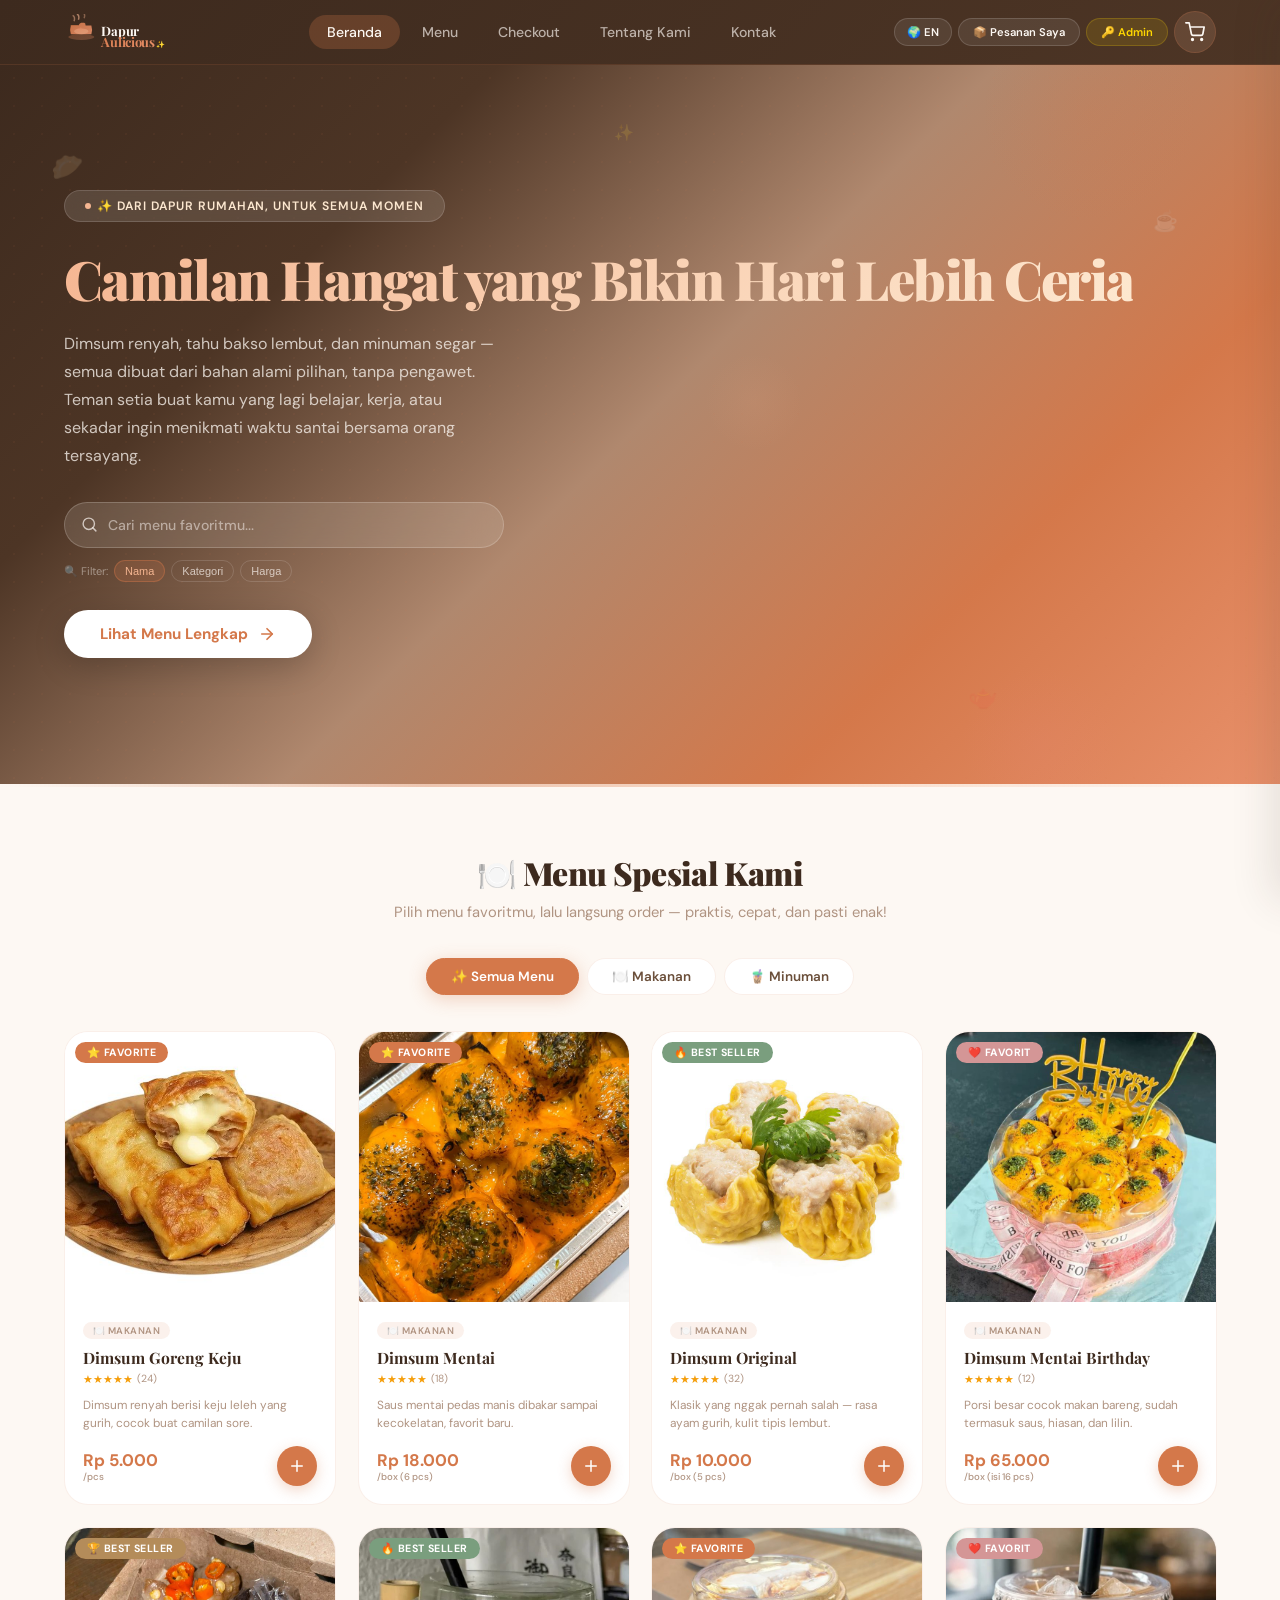
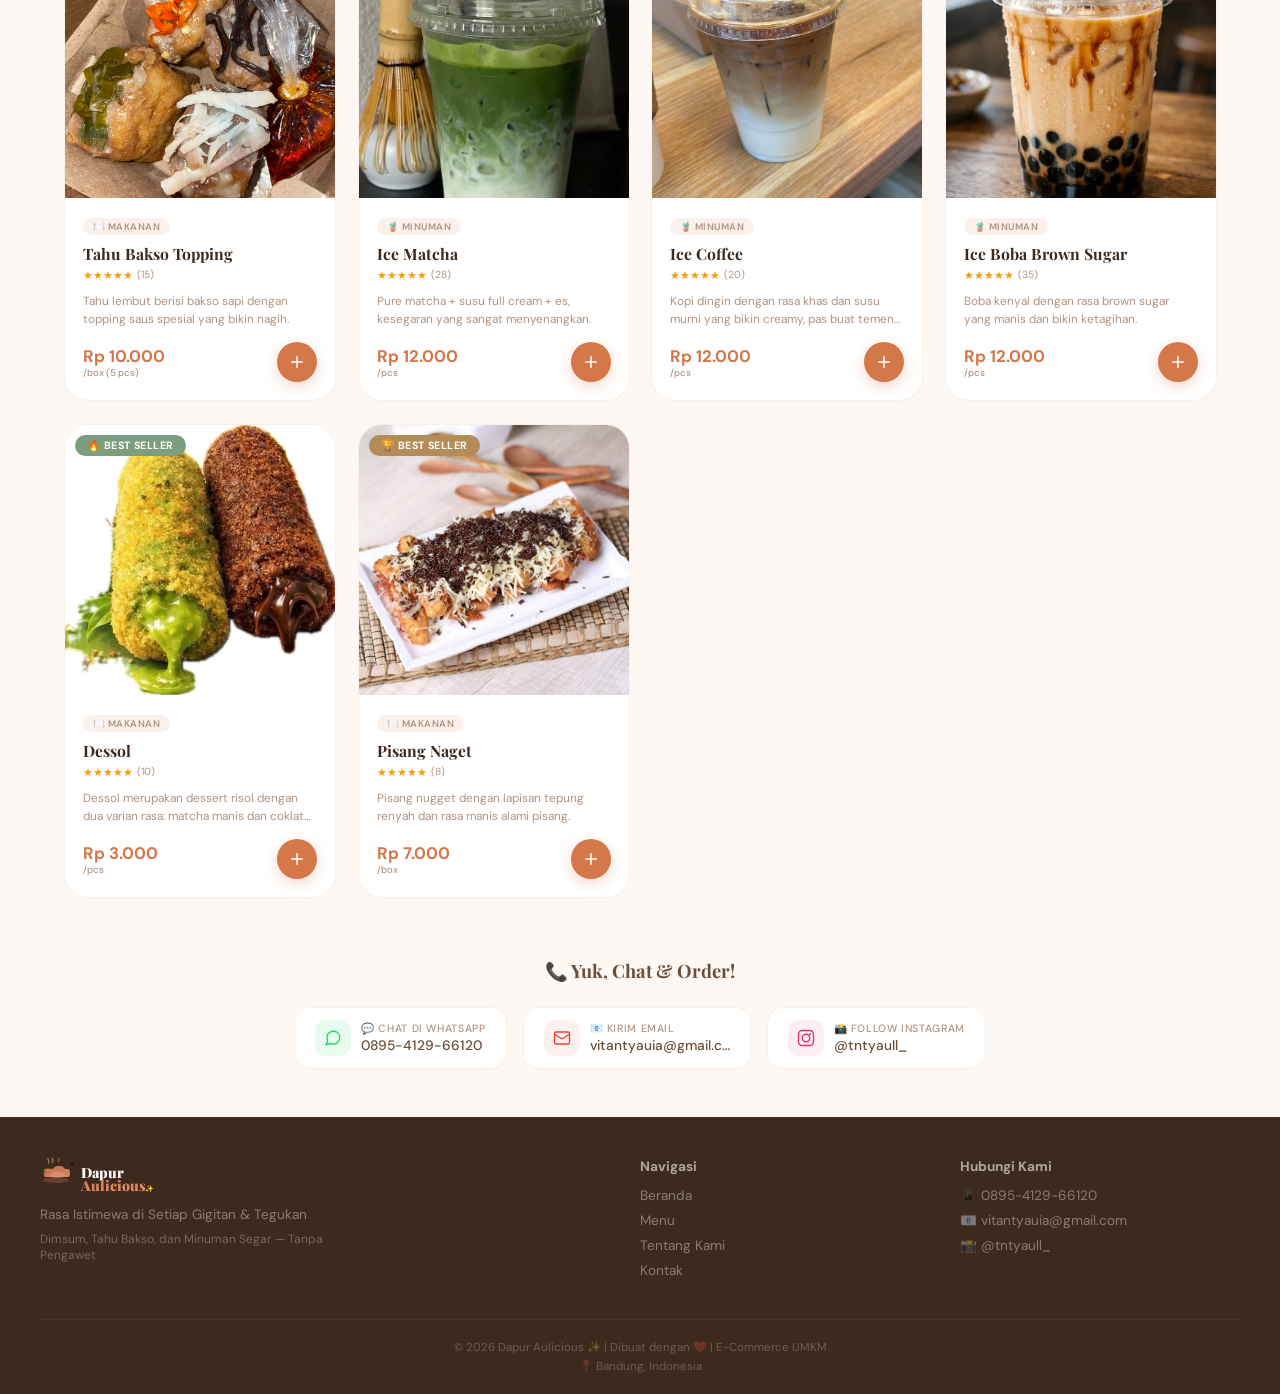
==== commit 8b164257: "Add files via upload" ====
--- a/index.HTML
+++ b/index.HTML
@@ -65,24 +65,6 @@
         }
 
         /* ===== STATUS PESANAN UNTUK KONSUMEN ===== */
-        .order-tracking {
-            background: var(--card);
-            border-radius: var(--radius);
-            padding: 20px 24px;
-            border: 1px solid var(--border);
-            margin-bottom: 24px;
-            box-shadow: var(--shadow-sm);
-        }
-        .order-tracking h4 {
-            font-family: 'Playfair Display', serif;
-            font-weight: 700;
-            font-size: 1.1rem;
-            margin-bottom: 16px;
-            color: var(--dark);
-            display: flex;
-            align-items: center;
-            gap: 8px;
-        }
         .tracking-timeline {
             display: flex;
             flex-direction: column;
@@ -146,21 +128,6 @@
             color: var(--dark-mid);
             margin-top: 2px;
         }
-        .order-status-badge {
-            display: inline-block;
-            padding: 4px 16px;
-            border-radius: var(--radius-full);
-            font-size: 0.8rem;
-            font-weight: 700;
-            margin-left: 8px;
-        }
-        .order-status-badge.pending { background: rgba(232,184,109,0.15); color: var(--warning); }
-        .order-status-badge.processed { background: rgba(106,158,201,0.15); color: var(--info); }
-        .order-status-badge.shipping { background: rgba(106,158,201,0.15); color: var(--info); }
-        .order-status-badge.delivered { background: rgba(76,175,132,0.15); color: var(--success); }
-        .order-status-badge.completed { background: rgba(76,175,132,0.15); color: var(--success); }
-        .order-status-badge.cancelled { background: rgba(232,131,122,0.15); color: var(--danger); }
-        .order-status-badge.returned { background: rgba(232,131,122,0.15); color: var(--danger); }
 
         .btn-track-order {
             display: inline-flex;
@@ -264,10 +231,6 @@
             background: rgba(232,131,122,0.15);
             color: var(--danger);
         }
-        .order-status.return-requested {
-            background: rgba(232,184,109,0.15);
-            color: var(--warning);
-        }
         .order-actions .return-btn {
             background: rgba(232,184,109,0.1);
             color: var(--warning);
@@ -351,7 +314,7 @@
             color: var(--danger);
         }
 
-        /* ===== NAV CEK PESANAN ===== */
+        /* ===== NAV BUTTONS ===== */
         .nav-cek-btn {
             background: rgba(255,255,255,0.08);
             border: 1px solid rgba(255,255,255,0.15);
@@ -393,7 +356,6 @@
             border: 1px solid var(--border);
             margin-bottom: 16px;
             transition: all .3s ease;
-            cursor: default;
         }
         .cek-card:hover {
             box-shadow: var(--shadow-md);
@@ -430,17 +392,13 @@
         .cek-card .cek-status.completed { background: rgba(76,175,132,0.15); color: var(--success); }
         .cek-card .cek-status.cancelled { background: rgba(232,131,122,0.15); color: var(--danger); }
         .cek-card .cek-status.returned { background: rgba(232,131,122,0.15); color: var(--danger); }
-        .cek-card .cek-items {
-            font-size: 0.85rem;
-            color: var(--dark-mid);
-            margin: 4px 0;
-        }
         .cek-card .cek-items ul {
             list-style: none;
             padding-left: 0;
         }
         .cek-card .cek-items ul li {
             padding: 2px 0;
+            font-size: 0.8rem;
         }
         .cek-card .cek-total {
             font-weight: 700;
@@ -464,21 +422,18 @@
             margin-top: 12px;
             display: flex;
             gap: 8px;
-            flex-wrap: wrap;
-        }
-        .cek-card .cek-actions button {
+        }
+        .cek-card .cek-actions .track-btn {
             padding: 6px 18px;
             border-radius: var(--radius-full);
             font-size: 0.75rem;
             font-weight: 600;
             cursor: pointer;
+            background: var(--primary-pale);
+            color: var(--primary);
+            border: none;
             transition: all .3s ease;
             font-family: 'DM Sans', sans-serif;
-            border: none;
-        }
-        .cek-card .cek-actions .track-btn {
-            background: var(--primary-pale);
-            color: var(--primary);
         }
         .cek-card .cek-actions .track-btn:hover {
             background: var(--primary);
@@ -570,7 +525,6 @@
             color: #fff;
         }
 
-        /* ===== STYLE LAINNYA ===== */
         .kartu-price .satuan{display:block;font-size:.6rem;font-weight:500;color:var(--muted);margin-top:1px}
         .rasa-selector{display:none;gap:16px;flex-wrap:wrap;margin-bottom:20px;align-items:center}
         .rasa-selector.show{display:flex}
@@ -592,8 +546,6 @@
         .nav-inner{max-width:1200px;margin:0 auto;padding:0 24px;height:64px;display:flex;align-items:center;justify-content:space-between;gap:8px}
         .nav-brand{font-family:'Playfair Display',serif;font-weight:900;font-size:1.3rem;color:#fdf8f3;text-decoration:none;letter-spacing:-.02em;display:flex;align-items:center;gap:8px;cursor:pointer;flex-shrink:0}
         .nav-brand .logo-svg{height:36px;width:auto;display:block}
-        .nav-brand .brand-text{display:inline-block;line-height:1.2}
-        .nav-brand .brand-text .sub{display:block;font-size:.55rem;font-weight:500;color:rgba(253,248,243,0.5);letter-spacing:.15em;margin-top:-2px}
         .nav-links{display:flex;align-items:center;gap:4px}
         .nav-links a{color:rgba(253,248,243,0.65);text-decoration:none;font-size:.88rem;font-weight:500;padding:8px 18px;border-radius:var(--radius-full);transition:all .3s ease;cursor:pointer}
         .nav-links a:hover,.nav-links a.active{color:#fdf8f3;background:rgba(245,182,146,0.2)}
@@ -710,7 +662,6 @@
         .admin-panel .orders-container .order-item .order-header .order-status.completed{background:rgba(76,175,132,0.1);color:var(--success)}
         .admin-panel .orders-container .order-item .order-header .order-status.cancelled{background:rgba(232,131,122,0.1);color:var(--danger)}
         .admin-panel .orders-container .order-item .order-header .order-status.returned{background:rgba(232,131,122,0.15);color:var(--danger)}
-        .admin-panel .orders-container .order-item .order-header .order-status.return-requested{background:rgba(232,184,109,0.15);color:var(--warning)}
         .admin-panel .orders-container .order-item .order-detail{display:grid;grid-template-columns:1fr 1fr 1fr;gap:12px;font-size:.85rem;color:var(--dark-mid)}
         .admin-panel .orders-container .order-item .order-detail .order-items{grid-column:1/-1}
         .admin-panel .orders-container .order-item .order-detail .order-items ul{list-style:none;padding-left:0}
@@ -766,15 +717,6 @@
         .filter-label{font-size:11px;color:rgba(253,248,243,0.45);white-space:nowrap}
         .filter-btn{background:transparent;border:1px solid rgba(253,248,243,0.15);color:rgba(253,248,243,0.7);font-size:11px;padding:4px 10px;border-radius:99px;cursor:pointer;transition:all .18s}
         .filter-btn:hover,.filter-btn.active{background:rgba(212,120,74,0.2);border-color:rgba(212,120,74,0.4);color:#f5b692}
-        .hero-image{flex:1;position:relative;min-height:380px;display:flex;align-items:center;justify-content:center}
-        .hi-stack{position:relative;width:100%;height:380px}
-        .hi{position:absolute;border-radius:20px;object-fit:cover;display:block;box-shadow:0 12px 40px rgba(0,0,0,0.3);mask-image:radial-gradient(ellipse at center,black 60%,transparent 100%);-webkit-mask-image:radial-gradient(ellipse at center,black 60%,transparent 100%)}
-        .hi-1{width:160px;height:200px;top:10px;right:20px;z-index:3;transform:rotate(4deg);animation:heroFloat 6s ease-in-out infinite;--rot:4deg}
-        .hi-2{width:130px;height:165px;top:50%;right:42%;z-index:4;transform:rotate(-6deg);animation:heroFloat 7s ease-in-out .4s infinite;--rot:-6deg}
-        .hi-3{width:145px;height:185px;bottom:10px;right:10px;z-index:2;transform:rotate(7deg);animation:heroFloat 8s ease-in-out .8s infinite;--rot:7deg}
-        .hi-4{width:110px;height:140px;top:5px;right:46%;z-index:5;transform:rotate(-3deg);animation:heroFloat 5.5s ease-in-out 1.2s infinite;--rot:-3deg}
-        .hi-5{width:100px;height:125px;bottom:20px;right:44%;z-index:1;transform:rotate(5deg);animation:heroFloat 9s ease-in-out 1.6s infinite;--rot:5deg;opacity:.85}
-        @keyframes heroFloat{0%,100%{transform:rotate(var(--rot)) translateY(0)}50%{transform:rotate(calc(var(--rot) + 2deg)) translateY(-10px)}}
         .hero-divider{height:3px;background:linear-gradient(90deg,transparent,var(--primary),var(--primary-lighter),transparent);opacity:.4}
         .katalog{max-width:1200px;margin:0 auto;padding:64px 24px 40px}
         .katalog-head{text-align:center;margin-bottom:36px}
@@ -862,7 +804,6 @@
         .cart-total-label{font-size:.88rem;color:var(--muted);font-weight:500}
         .cart-total-value{font-family:'Playfair Display',serif;font-weight:900;font-size:1.35rem;color:var(--primary)}
         .cart-discount-info{font-size:.75rem;color:var(--discount);font-weight:600;text-align:center;padding:4px 0;background:rgba(224,112,112,0.05);border-radius:8px}
-        .cart-total-row .total-diskon{color:var(--discount);font-size:.85rem}
         .cart-wa-btn{display:flex;align-items:center;justify-content:center;gap:10px;width:100%;padding:14px;border-radius:var(--radius);border:none;background:#25D366;color:#fff;font-size:.92rem;font-weight:700;font-family:'DM Sans',sans-serif;cursor:pointer;transition:all .3s ease;box-shadow:0 4px 18px rgba(37,211,102,0.3)}
         .cart-wa-btn:hover{background:#1fb855;transform:translateY(-2px);box-shadow:0 8px 28px rgba(37,211,102,0.35)}
         .cart-wa-btn:active{transform:translateY(0) scale(.98)}
@@ -901,7 +842,6 @@
         .summary-item-price{color:var(--muted);font-size:.8rem}
         .summary-total{margin-top:16px;padding-top:16px;border-top:2px solid var(--border);display:flex;justify-content:space-between;font-size:1.2rem;font-weight:700;flex-wrap:wrap}
         .summary-total .total-price{color:var(--primary);font-size:1.4rem}
-        .summary-total .total-diskon{color:var(--discount);font-size:1rem;width:100%;text-align:right;font-weight:600}
         .checkout-success-modal{position:fixed;inset:0;background:rgba(0,0,0,0.5);backdrop-filter:blur(4px);z-index:200;display:none;align-items:center;justify-content:center}
         .checkout-success-modal .modal-content{background:#fff;padding:40px;border-radius:24px;max-width:400px;width:90%;text-align:center}
         .checkout-success-modal .modal-content .icon{font-size:64px;margin-bottom:16px}
@@ -962,8 +902,6 @@
         #page-detail .detail-info h1{font-family:'Playfair Display',serif;font-weight:900;font-size:2rem;color:var(--dark);margin-bottom:8px}
         #page-detail .detail-info .rating{display:flex;align-items:center;gap:8px;margin-bottom:16px}
         #page-detail .detail-info .rating .stars{color:#f59e0b;font-size:1.1rem}
-        #page-detail .detail-info .rating .stars .empty{color:#d1d5db}
-        #page-detail .detail-info .rating span:last-child{color:var(--muted);font-size:.85rem}
         #page-detail .detail-info .price{font-size:1.8rem;font-weight:700;color:var(--primary);margin-bottom:4px}
         #page-detail .detail-info .price .harga-normal{color:var(--primary)}
         #page-detail .detail-info .price .promo-info{font-size:.85rem;color:var(--discount);font-weight:600;display:block;margin-top:4px}
@@ -973,7 +911,6 @@
         .detail-stok .stok-item{font-size:.85rem;background:var(--card);padding:4px 12px;border-radius:var(--radius-full);border:1px solid var(--border)}
         .detail-stok .stok-item strong{color:var(--dark)}
         .detail-stok .stok-item .stok-tersedia{color:var(--success)}
-        .detail-stok .stok-item .stok-habis{color:var(--danger)}
         #page-detail .detail-info .specs{display:grid;grid-template-columns:1fr 1fr;gap:8px;background:var(--bg);padding:16px;border-radius:12px;margin-bottom:24px}
         #page-detail .detail-info .specs .spec-item{font-size:.85rem}
         #page-detail .detail-info .specs .spec-item strong{color:var(--dark)}
@@ -1077,7 +1014,7 @@
                 <label>🔑 Password</label>
                 <div class="password-wrapper">
                     <input type="password" id="loginPass" placeholder="••••••••">
-                    <button type="button" class="password-toggle" id="passwordToggle" onclick="togglePasswordVisibility()" aria-label="Tampilkan password">👁️</button>
+                    <button type="button" class="password-toggle" id="passwordToggle" onclick="togglePasswordVisibility()">👁️</button>
                 </div>
             </div>
             <button class="btn-login" onclick="prosesLogin()">🚀 Login</button>
@@ -1097,7 +1034,6 @@
                 <button class="logout-btn" onclick="adminLogout()">🚪 Logout</button>
             </div>
         </div>
-
         <div class="stats-grid" id="statsGrid">
             <div class="stat-card">
                 <div class="stat-icon">📦</div>
@@ -1124,7 +1060,6 @@
                 <span class="stat-change neutral">Dari ulasan</span>
             </div>
         </div>
-
         <div class="chart-container">
             <h3>📈 Statistik Produk</h3>
             <div class="chart-grid">
@@ -1138,12 +1073,10 @@
                 </div>
             </div>
         </div>
-
         <div class="admin-tabs">
             <button class="admin-tab active" data-tab="tab-produk" onclick="switchAdminTab('tab-produk')">📦 Produk</button>
             <button class="admin-tab" data-tab="tab-pesanan" onclick="switchAdminTab('tab-pesanan')">📋 Pesanan</button>
         </div>
-
         <div class="admin-tab-content active" id="tab-produk">
             <div class="admin-grid">
                 <div class="admin-form">
@@ -1205,7 +1138,6 @@
                 </div>
             </div>
         </div>
-
         <div class="admin-tab-content" id="tab-pesanan">
             <div class="orders-container">
                 <h3>📋 Riwayat Pesanan</h3>
@@ -1225,7 +1157,6 @@
             <div class="hero-particle" style="right:8%;top:20%;animation-duration:8s;animation-delay:1s;font-size:20px;">☕</div>
             <div class="hero-particle" style="right:22%;bottom:10%;animation-duration:13s;animation-delay:3s;font-size:24px;">🫖</div>
             <div class="hero-particle" style="left:48%;top:8%;animation-duration:10s;animation-delay:.5s;font-size:16px;">✨</div>
-
             <div class="hero-inner">
                 <div class="hero-text">
                     <span class="hero-badge">
@@ -1234,7 +1165,6 @@
                     </span>
                     <h1><span data-key="hero-title">Camilan Hangat yang Bikin Hari Lebih Ceria</span></h1>
                     <p data-key="hero-desc">Dimsum renyah, tahu bakso lembut, dan minuman segar — semua dibuat dari bahan alami pilihan, tanpa pengawet. Teman setia buat kamu yang lagi belajar, kerja, atau sekadar ingin menikmati waktu santai bersama orang tersayang.</p>
-
                     <div class="hero-search">
                         <div class="hero-search-box">
                             <svg viewBox="0 0 24 24"><circle cx="11" cy="11" r="8"/><line x1="21" y1="21" x2="16.65" y2="16.65"/></svg>
@@ -1250,7 +1180,6 @@
                             <button class="filter-btn" data-filter="harga" data-key="filter-price">Harga</button>
                         </div>
                     </div>
-
                     <button class="hero-btn" onclick="scrollToKatalog()">
                         <span data-key="hero-btn">Lihat Menu Lengkap</span>
                         <svg viewBox="0 0 24 24"><line x1="5" y1="12" x2="19" y2="12"/><polyline points="12 5 19 12 12 19"/></svg>
@@ -1258,21 +1187,17 @@
                 </div>
             </div>
         </section>
-
         <div class="hero-divider"></div>
-
         <section class="katalog" id="katalog">
             <div class="katalog-head">
                 <h2 data-key="catalog-title">🍽️ Menu Spesial Kami</h2>
                 <p data-key="catalog-sub">Pilih menu favoritmu, lalu langsung order — praktis, cepat, dan pasti enak!</p>
             </div>
-
             <div class="katalog-tabs" role="tablist">
                 <button class="tab active" data-cat="semua" role="tab" aria-selected="true" data-key="tab-all">✨ Semua Menu</button>
                 <button class="tab" data-cat="makanan" role="tab" aria-selected="false" data-key="tab-food">🍽️ Makanan</button>
                 <button class="tab" data-cat="minuman" role="tab" aria-selected="false" data-key="tab-drink">🧋 Minuman</button>
             </div>
-
             <div id="semuaProduk" class="katalog-grid"></div>
         </section>
     </div>
@@ -1294,17 +1219,14 @@
                 <div class="price" id="productPrice">Rp 5.000</div>
                 <span class="price-satuan" id="productSatuan">/pcs</span>
                 <p class="description" id="productDesc">Dimsum renyah berisi keju leleh yang gurih, cocok buat camilan sore.</p>
-
                 <div class="rasa-selector" id="rasaSelector">
                     <span class="rasa-label" data-key="select-flavor">🍭 Pilih Rasa:</span>
                     <div class="rasa-options-grid" id="rasaOptions"></div>
                 </div>
                 <input type="hidden" id="selectedRasa" value="">
-
                 <div class="detail-stok" id="detailStokContainer">
                     <span class="stok-item"><strong>Stok:</strong> <span class="stok-tersedia" id="stokProduk">100 tersedia</span></span>
                 </div>
-
                 <div class="specs">
                     <div class="spec-item"><strong data-key="spec-weight">⚖️ Berat:</strong> <span>±50g</span></div>
                     <div class="spec-item"><strong data-key="spec-category">📂 Kategori:</strong> <span id="specCategory">Makanan</span></div>
@@ -1327,12 +1249,10 @@
                 <button class="btn-secondary" style="margin-top:12px;width:100%;" onclick="showPage('home')" data-key="btn-back-catalog">← Kembali ke Menu</button>
             </div>
         </div>
-
         <section class="reviews-section">
             <h3 data-key="reviews-title">💬 Kata Pelanggan</h3>
             <div id="reviewsContainer"></div>
         </section>
-
         <section class="related-products">
             <h3 data-key="related-title">✨ Rekomendasi Lainnya</h3>
             <div class="related-grid" id="relatedGrid"></div>
@@ -1401,13 +1321,11 @@
         <div class="bisnis-container">
             <h1 data-key="bisnis-title">📖 Cerita Dapur Aulicious</h1>
             <p class="subtitle" data-key="bisnis-sub">✨ Dari hati, untuk kamu — camilan rumahan penuh cinta</p>
-
             <div class="bisnis-card">
                 <h2 data-key="bisnis-1-title">🏢 Siapa Kami?</h2>
                 <p data-key="bisnis-1-desc"><strong>Dapur Aulicious ✨</strong> lahir dari kecintaan kami memasak untuk orang-orang terdekat. Kami percaya bahwa makanan terbaik adalah yang dibuat dengan hati, dari bahan-bahan alami tanpa pengawet. Setiap gigitan dimsum, setiap teguk minuman kami, adalah cerita tentang kehangatan dan kejujuran rasa.</p>
                 <p style="margin-top:8px;" data-key="bisnis-1-value"><strong>💎 Proposisi Nilai:</strong> Masakan rumahan dengan cinta, untuk setiap momen berharga — cocok untuk teman santai, belajar, atau kumpul bersama keluarga dan sahabat.</p>
             </div>
-
             <div class="bisnis-grid">
                 <div class="bisnis-card">
                     <h2 data-key="bisnis-2-title">🎯 Siapa yang Kami Layani?</h2>
@@ -1419,7 +1337,6 @@
                     </ul>
                     <p style="margin-top:8px;" data-key="bisnis-2-seg"><strong>📍 Segmentasi:</strong> Usia 15-35 tahun, domisili perkotaan, aktif di media sosial.</p>
                 </div>
-
                 <div class="bisnis-card">
                     <h2 data-key="bisnis-3-title">📊 Analisis Pasar</h2>
                     <p data-key="bisnis-3-1"><strong>Pesaing Utama:</strong> Gerai dimsum kekinian, food truck, dan UMKM kuliner serupa.</p>
@@ -1432,7 +1349,6 @@
                     </ul>
                 </div>
             </div>
-
             <div class="bisnis-card">
                 <h2 data-key="bisnis-4-title">📦 Manajemen Produk</h2>
                 <p data-key="bisnis-4-1"><strong>Kategori Produk:</strong></p>
@@ -1443,7 +1359,6 @@
                 <p style="margin-top:8px;" data-key="bisnis-4-4"><strong>Deskripsi:</strong> Setiap produk dilengkapi deskripsi menggugah selera dan informasi bahan baku.</p>
                 <p data-key="bisnis-4-5"><strong>Visual:</strong> Foto produk berkualitas tinggi dengan pencahayaan yang baik dan tampilan menarik.</p>
             </div>
-
             <div class="bisnis-grid">
                 <div class="bisnis-card">
                     <h2 data-key="bisnis-5-title">💰 Model Bisnis</h2>
@@ -1453,7 +1368,6 @@
                         <li data-key="bisnis-5-3"><strong>Pendapatan Tambahan:</strong> Paket catering untuk acara (ulang tahun, meeting)</li>
                     </ul>
                 </div>
-
                 <div class="bisnis-card">
                     <h2 data-key="bisnis-6-title">🏷️ Strategi Harga & Promosi</h2>
                     <ul>
@@ -1464,7 +1378,6 @@
                     </ul>
                 </div>
             </div>
-
             <div class="bisnis-card">
                 <h2 data-key="bisnis-7-title">💳 Proses Checkout & Pembayaran</h2>
                 <p data-key="bisnis-7-1"><strong>Langkah Mudah Memesan:</strong></p>
@@ -1476,7 +1389,6 @@
                 </ol>
                 <p style="margin-top:8px;" data-key="bisnis-7-6"><strong>🔜 Rencana Integrasi:</strong> Kami sedang mengembangkan sistem pembayaran otomatis dengan <span class="highlight">Midtrans</span> untuk pengalaman yang lebih praktis.</p>
             </div>
-
             <div class="bisnis-grid">
                 <div class="bisnis-card">
                     <h2 data-key="bisnis-8-title">🔒 Keamanan & Pemeliharaan</h2>
@@ -1486,7 +1398,6 @@
                         <li data-key="bisnis-8-3"><strong>Pemeliharaan:</strong> Update konten rutin, backup data, monitoring performa</li>
                     </ul>
                 </div>
-
                 <div class="bisnis-card">
                     <h2 data-key="bisnis-9-title">📈 Data Analitik</h2>
                     <p data-key="bisnis-9-1"><strong>Metrik yang Dipantau:</strong></p>
@@ -1501,7 +1412,6 @@
                     <p style="margin-top:8px;" data-key="bisnis-9-8"><strong>📊 Pengambilan Keputusan:</strong> Data digunakan untuk menentukan produk yang perlu ditambah stok, promosi yang efektif, dan perbaikan UX.</p>
                 </div>
             </div>
-
             <div class="bisnis-card">
                 <h2 data-key="bisnis-10-title">📝 Rencana Pengembangan</h2>
                 <ul>
@@ -1512,7 +1422,6 @@
                     <li data-key="bisnis-10-5">Ekspansi menu — makanan & minuman baru setiap bulan</li>
                 </ul>
             </div>
-
             <div style="text-align:center;margin-top:20px;">
                 <button class="hero-btn" onclick="showPage('home')" style="display:inline-flex;" data-key="back-home">← Kembali ke Beranda</button>
             </div>
@@ -1524,7 +1433,6 @@
         <div class="cek-container">
             <h1>📦 Pesanan Saya</h1>
             <p class="subtitle">Lihat semua pesanan yang sudah Anda lakukan</p>
-            
             <div id="cekList"></div>
             <div style="text-align:center;margin-top:20px;">
                 <button class="hero-btn" onclick="showPage('home')" style="display:inline-flex;background:var(--card);color:var(--dark);box-shadow:var(--shadow-sm);">← Kembali ke Beranda</button>
@@ -1536,9 +1444,9 @@
     <section class="kontak" id="kontak" aria-label="Kontak kami">
         <p class="kontak-label" data-key="contact-title">📞 Yuk, Chat & Order!</p>
         <div class="kontak-list">
-            <a href="https://wa.me/62895412066120" target="_blank" rel="noopener noreferrer" class="kontak-item wa" aria-label="Chat WhatsApp">
+            <a href="https://wa.me/62895412966120" target="_blank" rel="noopener noreferrer" class="kontak-item wa" aria-label="Chat WhatsApp">
                 <span class="kontak-icon"><svg viewBox="0 0 24 24"><path d="M21 11.5a8.38 8.38 0 0 1-.9 3.8 8.5 8.5 0 0 1-7.6 4.7 8.38 8.38 0 0 1-3.8-.9L3 21l1.9-5.7a8.38 8.38 0 0 1-.9-3.8 8.5 8.5 0 0 1 4.7-7.6 8.38 8.38 0 0 1 3.8-.9h.5a8.48 8.48 0 0 1 8 8v.5z"/></svg></span>
-                <span class="kontak-text"><span data-key="contact-wa-label">💬 Chat di WhatsApp</span><span>0895-4120-66120</span></span>
+                <span class="kontak-text"><span data-key="contact-wa-label">💬 Chat di WhatsApp</span><span>0895-4129-66120</span></span>
             </a>
             <a href="mailto:vitantyauia@gmail.com" class="kontak-item gmail" aria-label="Kirim email">
                 <span class="kontak-icon"><svg viewBox="0 0 24 24"><rect x="2" y="4" width="20" height="16" rx="2"/><path d="m22 7-8.97 5.7a1.94 1.94 0 0 1-2.06 0L2 7"/></svg></span>
@@ -1592,7 +1500,7 @@
             </div>
             <div class="footer-contact">
                 <h4 style="color:rgba(253,248,243,0.6);font-size:.85rem;margin-bottom:4px;" data-key="footer-contact-title">Hubungi Kami</h4>
-                <a href="https://wa.me/62895412066120">📱 0895-4120-66120</a>
+                <a href="https://wa.me/62895412966120">📱 0895-4129-66120</a>
                 <a href="mailto:vitantyauia@gmail.com">📧 vitantyauia@gmail.com</a>
                 <a href="https://instagram.com/tntyaull_">📸 @tntyaull_</a>
             </div>
@@ -1645,9 +1553,7 @@
         <div class="modal-content">
             <div class="icon">🔄</div>
             <h3>Konfirmasi Retur</h3>
-            <p style="color:var(--dark-mid);font-size:0.9rem;margin:8px 0 4px;">
-                Apakah Anda yakin ingin melakukan retur untuk pesanan ini?
-            </p>
+            <p style="color:var(--dark-mid);font-size:0.9rem;margin:8px 0 4px;">Apakah Anda yakin ingin melakukan retur untuk pesanan ini?</p>
             <textarea id="returnReason" placeholder="Alasan retur (contoh: produk rusak, salah kirim, dll.)"></textarea>
             <input type="hidden" id="returnOrderIndex" value="">
             <div class="modal-actions">
@@ -1690,7 +1596,7 @@
         // ===== KONFIGURASI =====
         var ADMIN_USERNAME = 'admin';
         var ADMIN_PASSWORD = 'aulicious2026';
-        var ADMIN_WHATSAPP = '62895412066120';
+        var ADMIN_WHATSAPP = '62895412966120';
 
         // ===== DATA PRODUK =====
         var produkData = {
@@ -1829,6 +1735,81 @@
             
             window.open('https://wa.me/' + ADMIN_WHATSAPP + '?text=' + encodeURIComponent(pesanAdmin), '_blank');
         }
+
+        // ===== FUNGSI DATABASE (LOCAL STORAGE + SYNC) =====
+        function simpanPesanan(pesanan) {
+            var riwayat = JSON.parse(localStorage.getItem('riwayat_pesanan_aulicious') || '[]');
+            riwayat.push(pesanan);
+            localStorage.setItem('riwayat_pesanan_aulicious', JSON.stringify(riwayat));
+            
+            // Trigger event untuk sync antar tab
+            try {
+                localStorage.setItem('_sync_orders', Date.now().toString());
+            } catch(e) {}
+            
+            return riwayat;
+        }
+
+        function ambilPesanan(callback) {
+            try {
+                var data = JSON.parse(localStorage.getItem('riwayat_pesanan_aulicious') || '[]');
+                if (callback) callback(data);
+            } catch(e) {
+                if (callback) callback([]);
+            }
+        }
+
+        function updateStatusPesanan(id, status, statusLabel, statusClass) {
+            var orders = JSON.parse(localStorage.getItem('riwayat_pesanan_aulicious') || '[]');
+            for (var i = 0; i < orders.length; i++) {
+                if (orders[i].id == id) {
+                    orders[i].status = status;
+                    orders[i].statusLabel = statusLabel;
+                    orders[i].statusClass = statusClass;
+                    orders[i].lastUpdate = new Date().toLocaleString('id-ID');
+                    localStorage.setItem('riwayat_pesanan_aulicious', JSON.stringify(orders));
+                    break;
+                }
+            }
+            
+            // Trigger sync
+            try {
+                localStorage.setItem('_sync_orders', Date.now().toString());
+            } catch(e) {}
+        }
+
+        function hapusPesanan(id) {
+            var orders = JSON.parse(localStorage.getItem('riwayat_pesanan_aulicious') || '[]');
+            var newOrders = orders.filter(function(o) {
+                return o.id != id;
+            });
+            localStorage.setItem('riwayat_pesanan_aulicious', JSON.stringify(newOrders));
+            
+            try {
+                localStorage.setItem('_sync_orders', Date.now().toString());
+            } catch(e) {}
+        }
+
+        // ===== SYNC ANTAR TAB =====
+        var syncTimer = null;
+        var lastSync = localStorage.getItem('_sync_orders') || '';
+
+        function checkSync() {
+            var currentSync = localStorage.getItem('_sync_orders') || '';
+            if (currentSync !== lastSync) {
+                lastSync = currentSync;
+                // Refresh data
+                if (isAdmin) {
+                    renderOrders();
+                    updateStats();
+                }
+                if (document.getElementById('page-cek').style.display !== 'none') {
+                    renderCekPesanan();
+                }
+            }
+        }
+
+        setInterval(checkSync, 2000);
 
         // ===== UPDATE UI =====
         function updateUI() {
@@ -2411,16 +2392,17 @@
                     lastUpdate: new Date().toLocaleString('id-ID')
                 };
 
-                // Simpan nomor WhatsApp konsumen untuk cek pesanan otomatis
+                // Simpan nomor WhatsApp konsumen
                 localStorage.setItem('konsumen_phone', phone);
                 konsumenPhone = phone;
 
+                // ===== KIRIM KE WHATSAPP ADMIN =====
                 kirimPesananKeAdmin(pesanan);
 
-                var riwayat = JSON.parse(localStorage.getItem('riwayat_pesanan_aulicious') || '[]');
-                riwayat.push(pesanan);
-                localStorage.setItem('riwayat_pesanan_aulicious', JSON.stringify(riwayat));
-
+                // ===== SIMPAN KE DATABASE =====
+                simpanPesanan(pesanan);
+
+                // Kurangi stok
                 keranjang.forEach(function(item) {
                     if (produkData[item.id]) {
                         var p = produkData[item.id];
@@ -2689,118 +2671,228 @@
             });
         });
 
-        // ===== CEK PESANAN KONSUMEN (OTOMATIS) =====
+        // ===== CEK PESANAN KONSUMEN =====
         function renderCekPesanan() {
             var container = document.getElementById('cekList');
             if (!container) return;
             
-            // Ambil nomor WhatsApp dari localStorage
             var phone = localStorage.getItem('konsumen_phone') || '';
             
-            try {
-                orders = JSON.parse(localStorage.getItem('riwayat_pesanan_aulicious') || '[]');
-            } catch (e) { orders = []; }
-            
-            // Filter pesanan berdasarkan nomor WhatsApp
-            var filteredOrders = [];
-            if (phone) {
-                filteredOrders = orders.filter(function(order) {
-                    return order.phone === phone || order.phone.replace(/^0/, '62') === phone.replace(/^0/, '62');
-                });
-            }
-            
-            if (!phone) {
-                container.innerHTML = `
-                    <div class="cek-empty">
-                        <span>📭</span>
-                        <p>Belum ada pesanan yang tercatat.</p>
-                        <p style="font-size:0.85rem;color:var(--muted);">Silakan lakukan pemesanan terlebih dahulu.</p>
-                        <button class="btn-belanjah" onclick="scrollToKatalog()">🛒 Belanja Sekarang</button>
+            ambilPesanan(function(allOrders) {
+                var filteredOrders = [];
+                if (phone) {
+                    filteredOrders = allOrders.filter(function(order) {
+                        return order.phone === phone || order.phone.replace(/^0/, '62') === phone.replace(/^0/, '62');
+                    });
+                }
+                
+                if (!phone) {
+                    container.innerHTML = `
+                        <div class="cek-empty">
+                            <span>📭</span>
+                            <p>Belum ada pesanan yang tercatat.</p>
+                            <p style="font-size:0.85rem;color:var(--muted);">Silakan lakukan pemesanan terlebih dahulu.</p>
+                            <button class="btn-belanjah" onclick="scrollToKatalog()">🛒 Belanja Sekarang</button>
+                        </div>
+                    `;
+                    return;
+                }
+                
+                if (filteredOrders.length === 0) {
+                    container.innerHTML = `
+                        <div class="cek-empty">
+                            <span>📭</span>
+                            <p>Belum ada pesanan dengan nomor WhatsApp ${phone}</p>
+                            <p style="font-size:0.85rem;color:var(--muted);">Silakan lakukan pemesanan terlebih dahulu.</p>
+                            <button class="btn-belanjah" onclick="scrollToKatalog()">🛒 Belanja Sekarang</button>
+                        </div>
+                    `;
+                    return;
+                }
+                
+                var html = `
+                    <div class="cek-user-info">
+                        <div class="user-detail">
+                            <div class="avatar">👤</div>
+                            <div class="info">
+                                <div class="name">${filteredOrders[0]?.nama || 'Pelanggan'}</div>
+                                <div class="phone">📱 ${phone}</div>
+                            </div>
+                        </div>
+                        <div style="font-size:0.8rem;color:var(--muted);">
+                            Total ${filteredOrders.length} pesanan
+                        </div>
                     </div>
                 `;
-                return;
-            }
-            
-            if (filteredOrders.length === 0) {
-                container.innerHTML = `
-                    <div class="cek-empty">
-                        <span>📭</span>
-                        <p>Belum ada pesanan dengan nomor WhatsApp ${phone}</p>
-                        <p style="font-size:0.85rem;color:var(--muted);">Silakan lakukan pemesanan terlebih dahulu.</p>
-                        <button class="btn-belanjah" onclick="scrollToKatalog()">🛒 Belanja Sekarang</button>
-                    </div>
-                `;
-                return;
-            }
-            
-            var html = `
-                <div class="cek-user-info">
-                    <div class="user-detail">
-                        <div class="avatar">👤</div>
-                        <div class="info">
-                            <div class="name">${filteredOrders[0]?.nama || 'Pelanggan'}</div>
-                            <div class="phone">📱 ${phone}</div>
+                
+                filteredOrders.forEach(function(order, index) {
+                    var statusMap = {
+                        'pending': { label: '⏳ Pending', class: 'pending' },
+                        'processed': { label: '🔄 Diproses', class: 'processed' },
+                        'shipping': { label: '🚚 Dikirim', class: 'shipping' },
+                        'delivered': { label: '✅ Selesai', class: 'delivered' },
+                        'completed': { label: '✅ Selesai', class: 'completed' },
+                        'cancelled': { label: '❌ Dibatalkan', class: 'cancelled' },
+                        'returned': { label: '🔄 Retur', class: 'returned' }
+                    };
+                    var statusInfo = statusMap[order.status] || statusMap['pending'];
+                    var statusText = order.statusLabel || statusInfo.label;
+                    var statusClass = order.statusClass || statusInfo.class;
+                    
+                    var itemsHtml = '';
+                    if (order.items) {
+                        order.items.forEach(function(item) {
+                            var namaItem = item.nama;
+                            if (item.rasaNama) namaItem += ' (' + item.rasaNama + ')';
+                            itemsHtml += '<li>• ' + namaItem + ' x ' + item.qty + '</li>';
+                        });
+                    }
+                    
+                    var returnInfo = '';
+                    if (order.status === 'returned' && order.returnReason) {
+                        returnInfo = '<div class="cek-return-info"><strong>🔄 Alasan Retur:</strong> ' + order.returnReason + 
+                                    ' <span style="color:var(--muted);font-size:0.7rem;">(' + (order.returnDate || '') + ')</span></div>';
+                    }
+                    
+                    html += `
+                        <div class="cek-card">
+                            <div class="cek-header">
+                                <span class="order-id">#ORDER-${order.id || Date.now() + index}</span>
+                                <span class="cek-status ${statusClass}">${statusText}</span>
+                                <span class="order-date">${order.tanggal || new Date().toLocaleString('id-ID')}</span>
+                            </div>
+                            <div class="cek-items">
+                                <strong>Pesanan:</strong>
+                                <ul>${itemsHtml}</ul>
+                            </div>
+                            <div class="cek-total">Total: ${formatRp(order.total || 0)}</div>
+                            ${returnInfo}
+                            <div class="cek-actions">
+                                <button class="track-btn" onclick="openTrackingModal('${order.id}')">📦 Lihat Detail</button>
+                            </div>
                         </div>
-                    </div>
-                    <div style="font-size:0.8rem;color:var(--muted);">
-                        Total ${filteredOrders.length} pesanan
-                    </div>
-                </div>
-            `;
-            
-            filteredOrders.forEach(function(order, index) {
-                var statusMap = {
-                    'pending': { label: '⏳ Pending', class: 'pending' },
-                    'processed': { label: '🔄 Diproses', class: 'processed' },
-                    'shipping': { label: '🚚 Dikirim', class: 'shipping' },
-                    'delivered': { label: '✅ Selesai', class: 'delivered' },
-                    'completed': { label: '✅ Selesai', class: 'completed' },
-                    'cancelled': { label: '❌ Dibatalkan', class: 'cancelled' },
-                    'returned': { label: '🔄 Retur', class: 'returned' }
-                };
-                var statusInfo = statusMap[order.status] || statusMap['pending'];
-                var statusText = order.statusLabel || statusInfo.label;
-                var statusClass = order.statusClass || statusInfo.class;
+                    `;
+                });
+                
+                container.innerHTML = html;
+            });
+        }
+
+        // ===== OPEN TRACKING MODAL =====
+        function openTrackingModal(orderId) {
+            ambilPesanan(function(allOrders) {
+                var order = null;
+                for (var i = 0; i < allOrders.length; i++) {
+                    if (allOrders[i].id == orderId) {
+                        order = allOrders[i];
+                        break;
+                    }
+                }
+                
+                if (!order) {
+                    showToast('⚠️ Pesanan tidak ditemukan!');
+                    return;
+                }
+                
+                document.getElementById('trackingOrderId').textContent = '#ORDER-' + order.id;
+                document.getElementById('trackingOrderDate').textContent = order.tanggal || new Date().toLocaleString('id-ID');
+                document.getElementById('trackingCustomerName').textContent = order.nama || '-';
+                document.getElementById('trackingCustomerPhone').textContent = order.phone || '-';
                 
                 var itemsHtml = '';
                 if (order.items) {
                     order.items.forEach(function(item) {
                         var namaItem = item.nama;
                         if (item.rasaNama) namaItem += ' (' + item.rasaNama + ')';
-                        itemsHtml += '<li>• ' + namaItem + ' x ' + item.qty + '</li>';
+                        itemsHtml += '<li>• ' + namaItem + ' x ' + item.qty + ' = ' + formatRp(item.harga * item.qty) + '</li>';
                     });
                 }
+                document.getElementById('trackingItemsList').innerHTML = itemsHtml || '<li>Tidak ada item</li>';
+                document.getElementById('trackingTotal').textContent = 'Total: ' + formatRp(order.total || 0);
                 
-                var returnInfo = '';
+                var returnInfo = document.getElementById('trackingReturnInfo');
                 if (order.status === 'returned' && order.returnReason) {
-                    returnInfo = '<div class="cek-return-info"><strong>🔄 Alasan Retur:</strong> ' + order.returnReason + 
-                                ' <span style="color:var(--muted);font-size:0.7rem;">(' + (order.returnDate || '') + ')</span></div>';
+                    returnInfo.style.display = 'block';
+                    returnInfo.innerHTML = '<strong>🔄 Alasan Retur:</strong> ' + order.returnReason + 
+                                          ' <span style="color:var(--muted);font-size:0.7rem;">(' + (order.returnDate || '') + ')</span>';
+                } else {
+                    returnInfo.style.display = 'none';
                 }
                 
-                html += `
-                    <div class="cek-card">
-                        <div class="cek-header">
-                            <span class="order-id">#ORDER-${order.id || Date.now() + index}</span>
-                            <span class="cek-status ${statusClass}">${statusText}</span>
-                            <span class="order-date">${order.tanggal || new Date().toLocaleString('id-ID')}</span>
-                        </div>
-                        <div class="cek-items">
-                            <strong>Pesanan:</strong>
-                            <ul>${itemsHtml}</ul>
-                        </div>
-                        <div class="cek-total">Total: ${formatRp(order.total || 0)}</div>
-                        ${returnInfo}
-                        <div class="cek-actions">
-                            <button class="track-btn" onclick="openTrackingModal(${order.id})">📦 Lihat Detail</button>
-                        </div>
-                    </div>
-                `;
+                document.getElementById('trackingTimeline').innerHTML = buildTrackingTimeline(order);
+                document.getElementById('trackingModal').style.display = 'flex';
+            });
+        }
+
+        function closeTrackingModal() {
+            document.getElementById('trackingModal').style.display = 'none';
+        }
+
+        function buildTrackingTimeline(order) {
+            var statuses = [
+                { key: 'pending', label: '📝 Pesanan Dibuat', desc: 'Pesanan berhasil dibuat dan menunggu diproses.' },
+                { key: 'processed', label: '🔄 Sedang Diproses', desc: 'Pesanan sedang diproses oleh admin.' },
+                { key: 'shipping', label: '🚚 Dalam Pengiriman', desc: 'Pesanan sedang dalam perjalanan menuju alamat Anda.' },
+                { key: 'delivered', label: '✅ Pesanan Selesai', desc: 'Pesanan telah sampai di tujuan.' },
+                { key: 'completed', label: '✅ Pesanan Selesai', desc: 'Pesanan telah selesai.' }
+            ];
+            
+            var currentStatus = order.status || 'pending';
+            var statusKeys = ['pending', 'processed', 'shipping', 'delivered', 'completed'];
+            var currentIndex = statusKeys.indexOf(currentStatus);
+            if (currentIndex === -1) currentIndex = 0;
+            
+            if (currentStatus === 'returned') {
+                return buildReturnTimeline(order);
+            }
+            
+            var html = '';
+            statuses.forEach(function(s, index) {
+                var isActive = index <= currentIndex;
+                var isCompleted = index < currentIndex;
+                var isCurrent = index === currentIndex;
+                var statusClass = isCompleted ? 'completed' : (isCurrent ? 'active' : '');
+                
+                var dateStr = '';
+                if (isActive && order.lastUpdate) {
+                    dateStr = order.lastUpdate;
+                }
+                
+                html += '<div class="tracking-step ' + statusClass + '">' +
+                    '<span class="step-label">' + s.label + '</span>' +
+                    (dateStr ? '<span class="step-date">' + dateStr + '</span>' : '') +
+                    (isActive ? '<div class="step-desc">' + s.desc + '</div>' : '') +
+                '</div>';
             });
             
-            container.innerHTML = html;
-        }
-
-        // ===== FUNGSI TRANSLASI =====
+            return html;
+        }
+
+        function buildReturnTimeline(order) {
+            var html = '';
+            var statuses = [
+                { key: 'pending', label: '📝 Pesanan Dibuat' },
+                { key: 'processed', label: '🔄 Sedang Diproses' },
+                { key: 'shipping', label: '🚚 Dalam Pengiriman' },
+                { key: 'delivered', label: '✅ Pesanan Selesai' }
+            ];
+            
+            statuses.forEach(function(s) {
+                html += '<div class="tracking-step completed">' +
+                    '<span class="step-label">' + s.label + '</span>' +
+                '</div>';
+            });
+            
+            html += '<div class="tracking-step returned active">' +
+                '<span class="step-label">🔄 Retur Diajukan</span>' +
+                '<span class="step-date">' + (order.returnDate || order.lastUpdate || '') + '</span>' +
+                '<div class="step-desc">Alasan: ' + (order.returnReason || '-') + '</div>' +
+            '</div>';
+            
+            return html;
+        }
+
+        // ===== TRANSLATIONS =====
         var translations = {
             id: {
                 'brand': 'Dapur Aulicious✨',
@@ -3280,13 +3372,15 @@
         function updateStats() {
             var ids = Object.keys(produkData);
             document.getElementById('statProducts').textContent = ids.length;
-            try {
-                orders = JSON.parse(localStorage.getItem('riwayat_pesanan_aulicious') || '[]');
-            } catch (e) { orders = []; }
-            document.getElementById('statOrders').textContent = orders.length;
-            var totalRevenue = 0;
-            orders.forEach(function(o) { totalRevenue += o.total || 0; });
-            document.getElementById('statRevenue').textContent = formatRp(totalRevenue);
+            
+            ambilPesanan(function(data) {
+                orders = data;
+                document.getElementById('statOrders').textContent = orders.length;
+                var totalRevenue = 0;
+                orders.forEach(function(o) { totalRevenue += o.total || 0; });
+                document.getElementById('statRevenue').textContent = formatRp(totalRevenue);
+            });
+            
             var totalRating = 0, countRating = 0;
             ids.forEach(function(id) {
                 if (produkData[id].rating !== undefined) {
@@ -3500,30 +3594,24 @@
                 showToast('⚠️ Hanya admin yang dapat mengubah status!');
                 return;
             }
-            try {
-                orders = JSON.parse(localStorage.getItem('riwayat_pesanan_aulicious') || '[]');
-            } catch (e) { orders = []; }
             
-            var realIndex = orders.length - 1 - index;
-            if (orders[realIndex]) {
-                var statusMap = {
-                    'shipping': { label: '🚚 Dikirim', class: 'shipping' },
-                    'delivered': { label: '✅ Selesai', class: 'delivered' },
-                    'processed': { label: '🔄 Diproses', class: 'processed' }
-                };
-                
-                orders[realIndex].status = status;
-                orders[realIndex].statusLabel = statusMap[status]?.label || status;
-                orders[realIndex].statusClass = statusMap[status]?.class || 'pending';
-                orders[realIndex].lastUpdate = new Date().toLocaleString('id-ID');
-                
-                localStorage.setItem('riwayat_pesanan_aulicious', JSON.stringify(orders));
-                renderOrders();
-                updateStats();
-                
-                var statusLabel = statusMap[status]?.label || status;
-                showToast('✅ Status pesanan diperbarui: ' + statusLabel);
-            }
+            ambilPesanan(function(allOrders) {
+                var realIndex = allOrders.length - 1 - index;
+                if (allOrders[realIndex]) {
+                    var order = allOrders[realIndex];
+                    var statusMap = {
+                        'shipping': { label: '🚚 Dikirim', class: 'shipping' },
+                        'delivered': { label: '✅ Selesai', class: 'delivered' },
+                        'processed': { label: '🔄 Diproses', class: 'processed' }
+                    };
+                    
+                    updateStatusPesanan(order.id, status, statusMap[status]?.label || status, statusMap[status]?.class || 'pending');
+                    
+                    showToast('✅ Status pesanan diperbarui: ' + (statusMap[status]?.label || status));
+                    renderOrders();
+                    updateStats();
+                }
+            });
         }
 
         function openReturnModal(index) {
@@ -3555,151 +3643,38 @@
                 return;
             }
             
-            try {
-                orders = JSON.parse(localStorage.getItem('riwayat_pesanan_aulicious') || '[]');
-            } catch (e) { orders = []; }
-            
-            var realIndex = orders.length - 1 - index;
-            if (orders[realIndex]) {
-                var currentStatus = orders[realIndex].status;
-                var allowedStatus = ['shipping', 'delivered', 'completed'];
-                
-                if (!allowedStatus.includes(currentStatus)) {
-                    showToast('⚠️ Pesanan belum bisa di-retur. Status harus "Dikirim" atau "Selesai".');
+            ambilPesanan(function(allOrders) {
+                var realIndex = allOrders.length - 1 - index;
+                if (allOrders[realIndex]) {
+                    var order = allOrders[realIndex];
+                    var currentStatus = order.status;
+                    var allowedStatus = ['shipping', 'delivered', 'completed'];
+                    
+                    if (!allowedStatus.includes(currentStatus)) {
+                        showToast('⚠️ Pesanan belum bisa di-retur. Status harus "Dikirim" atau "Selesai".');
+                        closeReturnModal();
+                        return;
+                    }
+                    
+                    updateStatusPesanan(order.id, 'returned', '🔄 Retur', 'returned');
+                    
+                    // Tambahkan alasan retur
+                    var orders = JSON.parse(localStorage.getItem('riwayat_pesanan_aulicious') || '[]');
+                    for (var i = 0; i < orders.length; i++) {
+                        if (orders[i].id == order.id) {
+                            orders[i].returnReason = reason;
+                            orders[i].returnDate = new Date().toLocaleString('id-ID');
+                            localStorage.setItem('riwayat_pesanan_aulicious', JSON.stringify(orders));
+                            break;
+                        }
+                    }
+                    
                     closeReturnModal();
-                    return;
+                    showToast('✅ Retur berhasil diajukan. Alasan: ' + reason);
+                    renderOrders();
+                    updateStats();
                 }
-                
-                orders[realIndex].status = 'returned';
-                orders[realIndex].statusLabel = '🔄 Retur';
-                orders[realIndex].statusClass = 'returned';
-                orders[realIndex].returnReason = reason;
-                orders[realIndex].returnDate = new Date().toLocaleString('id-ID');
-                orders[realIndex].lastUpdate = new Date().toLocaleString('id-ID');
-                
-                localStorage.setItem('riwayat_pesanan_aulicious', JSON.stringify(orders));
-                renderOrders();
-                updateStats();
-                
-                closeReturnModal();
-                showToast('✅ Retur berhasil diajukan. Alasan: ' + reason);
-            }
-        }
-
-        // ===== FITUR TRACKING UNTUK KONSUMEN =====
-        function openTrackingModal(orderId) {
-            try {
-                orders = JSON.parse(localStorage.getItem('riwayat_pesanan_aulicious') || '[]');
-            } catch (e) { orders = []; }
-            
-            var order = null;
-            for (var i = 0; i < orders.length; i++) {
-                if (orders[i].id == orderId) {
-                    order = orders[i];
-                    break;
-                }
-            }
-            
-            if (!order) {
-                showToast('⚠️ Pesanan tidak ditemukan!');
-                return;
-            }
-            
-            document.getElementById('trackingOrderId').textContent = '#ORDER-' + order.id;
-            document.getElementById('trackingOrderDate').textContent = order.tanggal || new Date().toLocaleString('id-ID');
-            document.getElementById('trackingCustomerName').textContent = order.nama || '-';
-            document.getElementById('trackingCustomerPhone').textContent = order.phone || '-';
-            
-            var itemsHtml = '';
-            if (order.items) {
-                order.items.forEach(function(item) {
-                    var namaItem = item.nama;
-                    if (item.rasaNama) namaItem += ' (' + item.rasaNama + ')';
-                    itemsHtml += '<li>• ' + namaItem + ' x ' + item.qty + ' = ' + formatRp(item.harga * item.qty) + '</li>';
-                });
-            }
-            document.getElementById('trackingItemsList').innerHTML = itemsHtml || '<li>Tidak ada item</li>';
-            document.getElementById('trackingTotal').textContent = 'Total: ' + formatRp(order.total || 0);
-            
-            var returnInfo = document.getElementById('trackingReturnInfo');
-            if (order.status === 'returned' && order.returnReason) {
-                returnInfo.style.display = 'block';
-                returnInfo.innerHTML = '<strong>🔄 Alasan Retur:</strong> ' + order.returnReason + 
-                                      ' <span style="color:var(--muted);font-size:0.7rem;">(' + (order.returnDate || '') + ')</span>';
-            } else {
-                returnInfo.style.display = 'none';
-            }
-            
-            document.getElementById('trackingTimeline').innerHTML = buildTrackingTimeline(order);
-            document.getElementById('trackingModal').style.display = 'flex';
-        }
-
-        function closeTrackingModal() {
-            document.getElementById('trackingModal').style.display = 'none';
-        }
-
-        function buildTrackingTimeline(order) {
-            var statuses = [
-                { key: 'pending', label: '📝 Pesanan Dibuat', desc: 'Pesanan berhasil dibuat dan menunggu diproses.' },
-                { key: 'processed', label: '🔄 Sedang Diproses', desc: 'Pesanan sedang diproses oleh admin.' },
-                { key: 'shipping', label: '🚚 Dalam Pengiriman', desc: 'Pesanan sedang dalam perjalanan menuju alamat Anda.' },
-                { key: 'delivered', label: '✅ Pesanan Selesai', desc: 'Pesanan telah sampai di tujuan.' },
-                { key: 'completed', label: '✅ Pesanan Selesai', desc: 'Pesanan telah selesai.' }
-            ];
-            
-            var currentStatus = order.status || 'pending';
-            var statusKeys = ['pending', 'processed', 'shipping', 'delivered', 'completed'];
-            var currentIndex = statusKeys.indexOf(currentStatus);
-            if (currentIndex === -1) currentIndex = 0;
-            
-            if (currentStatus === 'returned') {
-                return buildReturnTimeline(order);
-            }
-            
-            var html = '';
-            statuses.forEach(function(s, index) {
-                var isActive = index <= currentIndex;
-                var isCompleted = index < currentIndex;
-                var isCurrent = index === currentIndex;
-                var statusClass = isCompleted ? 'completed' : (isCurrent ? 'active' : '');
-                
-                var dateStr = '';
-                if (isActive && order.lastUpdate) {
-                    dateStr = order.lastUpdate;
-                }
-                
-                html += '<div class="tracking-step ' + statusClass + '">' +
-                    '<span class="step-label">' + s.label + '</span>' +
-                    (dateStr ? '<span class="step-date">' + dateStr + '</span>' : '') +
-                    (isActive ? '<div class="step-desc">' + s.desc + '</div>' : '') +
-                '</div>';
             });
-            
-            return html;
-        }
-
-        function buildReturnTimeline(order) {
-            var html = '';
-            var statuses = [
-                { key: 'pending', label: '📝 Pesanan Dibuat' },
-                { key: 'processed', label: '🔄 Sedang Diproses' },
-                { key: 'shipping', label: '🚚 Dalam Pengiriman' },
-                { key: 'delivered', label: '✅ Pesanan Selesai' }
-            ];
-            
-            statuses.forEach(function(s) {
-                html += '<div class="tracking-step completed">' +
-                    '<span class="step-label">' + s.label + '</span>' +
-                '</div>';
-            });
-            
-            html += '<div class="tracking-step returned active">' +
-                '<span class="step-label">🔄 Retur Diajukan</span>' +
-                '<span class="step-date">' + (order.returnDate || order.lastUpdate || '') + '</span>' +
-                '<div class="step-desc">Alasan: ' + (order.returnReason || '-') + '</div>' +
-            '</div>';
-            
-            return html;
         }
 
         // ===== RENDER ORDERS (ADMIN) =====
@@ -3707,85 +3682,84 @@
             var container = document.getElementById('orderList');
             if (!container) return;
             
-            try {
-                orders = JSON.parse(localStorage.getItem('riwayat_pesanan_aulicious') || '[]');
-            } catch (e) { orders = []; }
-            
-            if (orders.length === 0) {
-                container.innerHTML = '<div class="orders-empty"><span>📭</span><p>Belum ada pesanan masuk</p></div>';
-                return;
-            }
-            
-            var html = '';
-            orders.slice().reverse().forEach(function(order, index) {
-                var statusMap = {
-                    'pending': { label: '⏳ Pending', class: 'pending' },
-                    'processed': { label: '🔄 Diproses', class: 'processed' },
-                    'shipping': { label: '🚚 Dikirim', class: 'shipping' },
-                    'delivered': { label: '✅ Selesai', class: 'delivered' },
-                    'completed': { label: '✅ Selesai', class: 'completed' },
-                    'cancelled': { label: '❌ Dibatalkan', class: 'cancelled' },
-                    'returned': { label: '🔄 Retur', class: 'returned' },
-                    'return-requested': { label: '⏳ Request Retur', class: 'return-requested' }
-                };
+            ambilPesanan(function(allOrders) {
+                orders = allOrders;
                 
-                var statusInfo = statusMap[order.status] || statusMap['pending'];
-                var statusText = order.statusLabel || statusInfo.label;
-                var statusClass = order.statusClass || statusInfo.class;
-                
-                var returnInfo = '';
-                if (order.status === 'returned' && order.returnReason) {
-                    returnInfo = '<div class="order-return-info"><strong>🔄 Alasan Retur:</strong> ' + order.returnReason + 
-                                ' <span style="color:var(--muted);font-size:0.7rem;">(' + (order.returnDate || '') + ')</span></div>';
+                if (orders.length === 0) {
+                    container.innerHTML = '<div class="orders-empty"><span>📭</span><p>Belum ada pesanan masuk</p></div>';
+                    return;
                 }
                 
-                var itemsHtml = '';
-                if (order.items) {
-                    order.items.forEach(function(item) {
-                        var namaItem = item.nama;
-                        if (item.rasaNama) namaItem += ' (' + item.rasaNama + ')';
-                        itemsHtml += '<li>• ' + namaItem + ' x ' + item.qty + ' = ' + formatRp(item.harga * item.qty) + '</li>';
-                    });
-                }
-                
-                var actionButtons = '';
-                if (isAdmin) {
-                    if (order.status === 'pending') {
-                        actionButtons += '<button class="status-btn" onclick="updateShippingStatus(' + index + ', \'processed\')">🔄 Proses</button>';
+                var html = '';
+                orders.slice().reverse().forEach(function(order, index) {
+                    var statusMap = {
+                        'pending': { label: '⏳ Pending', class: 'pending' },
+                        'processed': { label: '🔄 Diproses', class: 'processed' },
+                        'shipping': { label: '🚚 Dikirim', class: 'shipping' },
+                        'delivered': { label: '✅ Selesai', class: 'delivered' },
+                        'completed': { label: '✅ Selesai', class: 'completed' },
+                        'cancelled': { label: '❌ Dibatalkan', class: 'cancelled' },
+                        'returned': { label: '🔄 Retur', class: 'returned' }
+                    };
+                    
+                    var statusInfo = statusMap[order.status] || statusMap['pending'];
+                    var statusText = order.statusLabel || statusInfo.label;
+                    var statusClass = order.statusClass || statusInfo.class;
+                    
+                    var returnInfo = '';
+                    if (order.status === 'returned' && order.returnReason) {
+                        returnInfo = '<div class="order-return-info"><strong>🔄 Alasan Retur:</strong> ' + order.returnReason + 
+                                    ' <span style="color:var(--muted);font-size:0.7rem;">(' + (order.returnDate || '') + ')</span></div>';
                     }
-                    if (order.status === 'processed') {
-                        actionButtons += '<button class="shipping-btn" onclick="updateShippingStatus(' + index + ', \'shipping\')">🚚 Kirim</button>';
+                    
+                    var itemsHtml = '';
+                    if (order.items) {
+                        order.items.forEach(function(item) {
+                            var namaItem = item.nama;
+                            if (item.rasaNama) namaItem += ' (' + item.rasaNama + ')';
+                            itemsHtml += '<li>• ' + namaItem + ' x ' + item.qty + ' = ' + formatRp(item.harga * item.qty) + '</li>';
+                        });
                     }
-                    if (order.status === 'shipping') {
-                        actionButtons += '<button class="delivered-btn" onclick="updateShippingStatus(' + index + ', \'delivered\')">✅ Selesai</button>';
+                    
+                    var actionButtons = '';
+                    if (isAdmin) {
+                        if (order.status === 'pending') {
+                            actionButtons += '<button class="status-btn" onclick="updateShippingStatus(' + index + ', \'processed\')">🔄 Proses</button>';
+                        }
+                        if (order.status === 'processed') {
+                            actionButtons += '<button class="shipping-btn" onclick="updateShippingStatus(' + index + ', \'shipping\')">🚚 Kirim</button>';
+                        }
+                        if (order.status === 'shipping') {
+                            actionButtons += '<button class="delivered-btn" onclick="updateShippingStatus(' + index + ', \'delivered\')">✅ Selesai</button>';
+                        }
+                        if (order.status === 'shipping' || order.status === 'delivered' || order.status === 'completed') {
+                            actionButtons += '<button class="return-btn" onclick="openReturnModal(' + index + ')">🔄 Ajukan Retur</button>';
+                        }
+                        actionButtons += '<button class="delete-order-btn" onclick="deleteOrder(' + index + ')">🗑️ Hapus</button>';
+                    } else {
+                        actionButtons = '<span style="font-size:0.7rem;color:var(--muted);">🔒 Hanya admin yang dapat mengelola</span>';
                     }
-                    if (order.status === 'shipping' || order.status === 'delivered' || order.status === 'completed') {
-                        actionButtons += '<button class="return-btn" onclick="openReturnModal(' + index + ')">🔄 Ajukan Retur</button>';
-                    }
-                    actionButtons += '<button class="delete-order-btn" onclick="deleteOrder(' + index + ')">🗑️ Hapus</button>';
-                } else {
-                    actionButtons = '<span style="font-size:0.7rem;color:var(--muted);">🔒 Hanya admin yang dapat mengelola</span>';
-                }
-                
-                html += '<div class="order-item">' +
-                    '<div class="order-header">' +
-                        '<span class="order-id">#ORDER-' + (order.id || Date.now() + index) + '</span>' +
-                        '<span class="order-status ' + statusClass + '">' + statusText + '</span>' +
-                        '<span style="font-size:0.75rem;color:var(--muted);">' + (order.tanggal || new Date().toLocaleString('id-ID')) + '</span>' +
-                    '</div>' +
-                    '<div class="order-detail">' +
-                        '<div><strong>Nama:</strong> ' + (order.nama || '-') + '</div>' +
-                        '<div><strong>WhatsApp:</strong> ' + (order.phone || '-') + '</div>' +
-                        '<div><strong>Metode:</strong> ' + (order.metode || '-') + '</div>' +
-                        '<div><strong>Alamat:</strong> ' + (order.alamat || '-') + '</div>' +
-                        '<div class="order-items"><strong>Pesanan:</strong><ul>' + itemsHtml + '</ul></div>' +
-                        '<div class="order-total">Total: ' + formatRp(order.total || 0) + '</div>' +
-                    '</div>' +
-                    returnInfo +
-                    '<div class="order-actions">' + actionButtons + '</div>' +
-                '</div>';
+                    
+                    html += '<div class="order-item">' +
+                        '<div class="order-header">' +
+                            '<span class="order-id">#ORDER-' + (order.id || Date.now() + index) + '</span>' +
+                            '<span class="order-status ' + statusClass + '">' + statusText + '</span>' +
+                            '<span style="font-size:0.75rem;color:var(--muted);">' + (order.tanggal || new Date().toLocaleString('id-ID')) + '</span>' +
+                        '</div>' +
+                        '<div class="order-detail">' +
+                            '<div><strong>Nama:</strong> ' + (order.nama || '-') + '</div>' +
+                            '<div><strong>WhatsApp:</strong> ' + (order.phone || '-') + '</div>' +
+                            '<div><strong>Metode:</strong> ' + (order.metode || '-') + '</div>' +
+                            '<div><strong>Alamat:</strong> ' + (order.alamat || '-') + '</div>' +
+                            '<div class="order-items"><strong>Pesanan:</strong><ul>' + itemsHtml + '</ul></div>' +
+                            '<div class="order-total">Total: ' + formatRp(order.total || 0) + '</div>' +
+                        '</div>' +
+                        returnInfo +
+                        '<div class="order-actions">' + actionButtons + '</div>' +
+                    '</div>';
+                });
+                container.innerHTML = html;
             });
-            container.innerHTML = html;
         }
 
         function deleteOrder(index) {
@@ -3794,45 +3768,17 @@
                 return;
             }
             if (!confirm('Yakin ingin menghapus pesanan ini?')) return;
-            try {
-                orders = JSON.parse(localStorage.getItem('riwayat_pesanan_aulicious') || '[]');
-            } catch (e) { orders = []; }
-            var realIndex = orders.length - 1 - index;
-            if (orders[realIndex]) {
-                orders.splice(realIndex, 1);
-                localStorage.setItem('riwayat_pesanan_aulicious', JSON.stringify(orders));
-                renderOrders();
-                updateStats();
-                showToast('🗑️ Pesanan dihapus');
-            }
-        }
-
-        // ===== SINKRONISASI PESANAN =====
-        function syncAllOrders() {
-            try {
-                var allOrders = JSON.parse(localStorage.getItem('riwayat_pesanan_aulicious') || '[]');
-                var sessionOrders = JSON.parse(sessionStorage.getItem('riwayat_pesanan_aulicious_temp') || '[]');
-                if (sessionOrders.length > 0) {
-                    allOrders = allOrders.concat(sessionOrders);
-                    sessionStorage.removeItem('riwayat_pesanan_aulicious_temp');
-                    localStorage.setItem('riwayat_pesanan_aulicious', JSON.stringify(allOrders));
+            
+            ambilPesanan(function(allOrders) {
+                var realIndex = allOrders.length - 1 - index;
+                if (allOrders[realIndex]) {
+                    var order = allOrders[realIndex];
+                    hapusPesanan(order.id);
+                    showToast('🗑️ Pesanan dihapus');
+                    renderOrders();
+                    updateStats();
                 }
-                var uniqueOrders = [];
-                var seenIds = new Set();
-                allOrders.forEach(function(order) {
-                    if (!seenIds.has(order.id)) {
-                        seenIds.add(order.id);
-                        uniqueOrders.push(order);
-                    }
-                });
-                if (uniqueOrders.length !== allOrders.length) {
-                    localStorage.setItem('riwayat_pesanan_aulicious', JSON.stringify(uniqueOrders));
-                }
-                return uniqueOrders;
-            } catch (e) {
-                console.error('Sync orders error:', e);
-                return [];
-            }
+            });
         }
 
         // ===== INISIALISASI =====
@@ -3841,7 +3787,6 @@
         updateUI();
         showPage('home');
         applyLanguage();
-        syncAllOrders();
 
         try {
             var adminSession = localStorage.getItem('admin_session_aulicious');
@@ -3864,6 +3809,7 @@
         console.log('📦 Biaya Penanganan: Rp 5.000');
         console.log('🔑 Login: ' + ADMIN_USERNAME + ' / ' + ADMIN_PASSWORD);
         console.log('📱 WhatsApp Admin: ' + ADMIN_WHATSAPP);
+        console.log('📦 Data pesanan tersimpan di localStorage dan sync antar tab');
     </script>
 
 </body>
